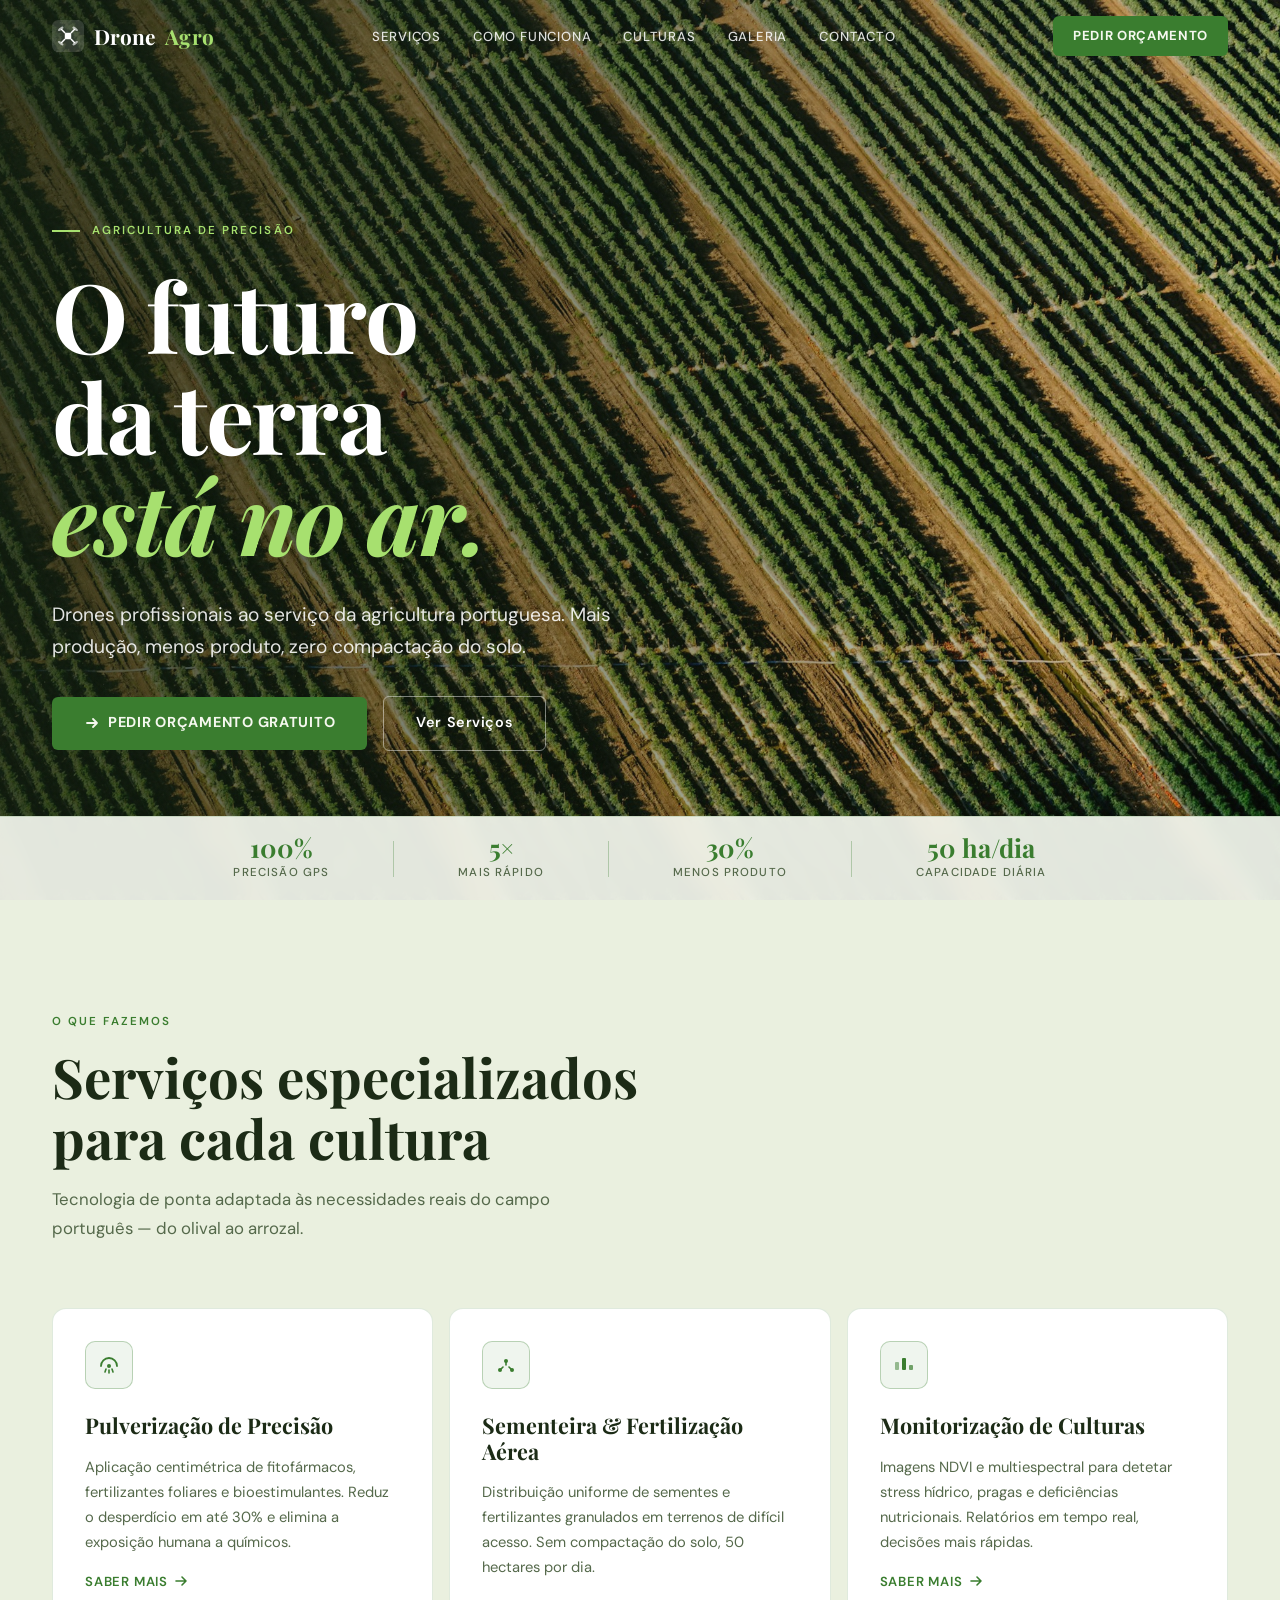
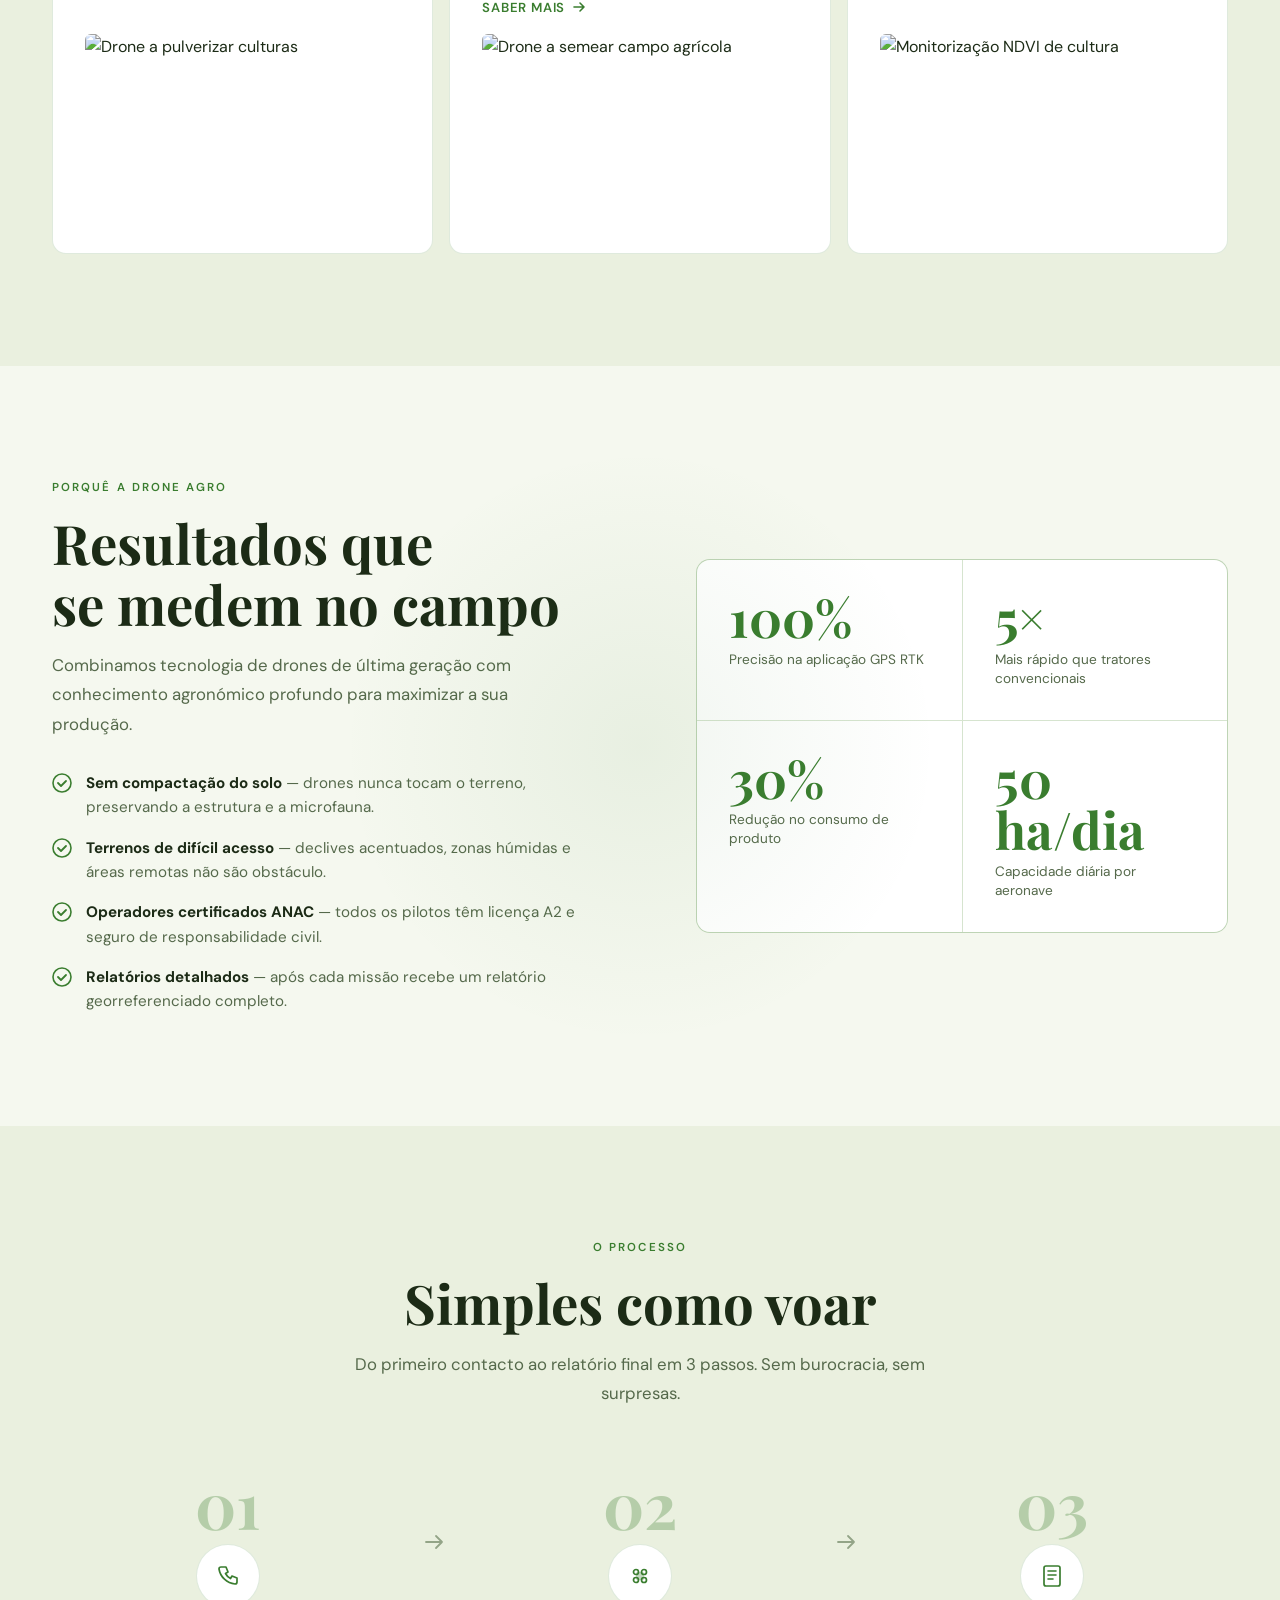
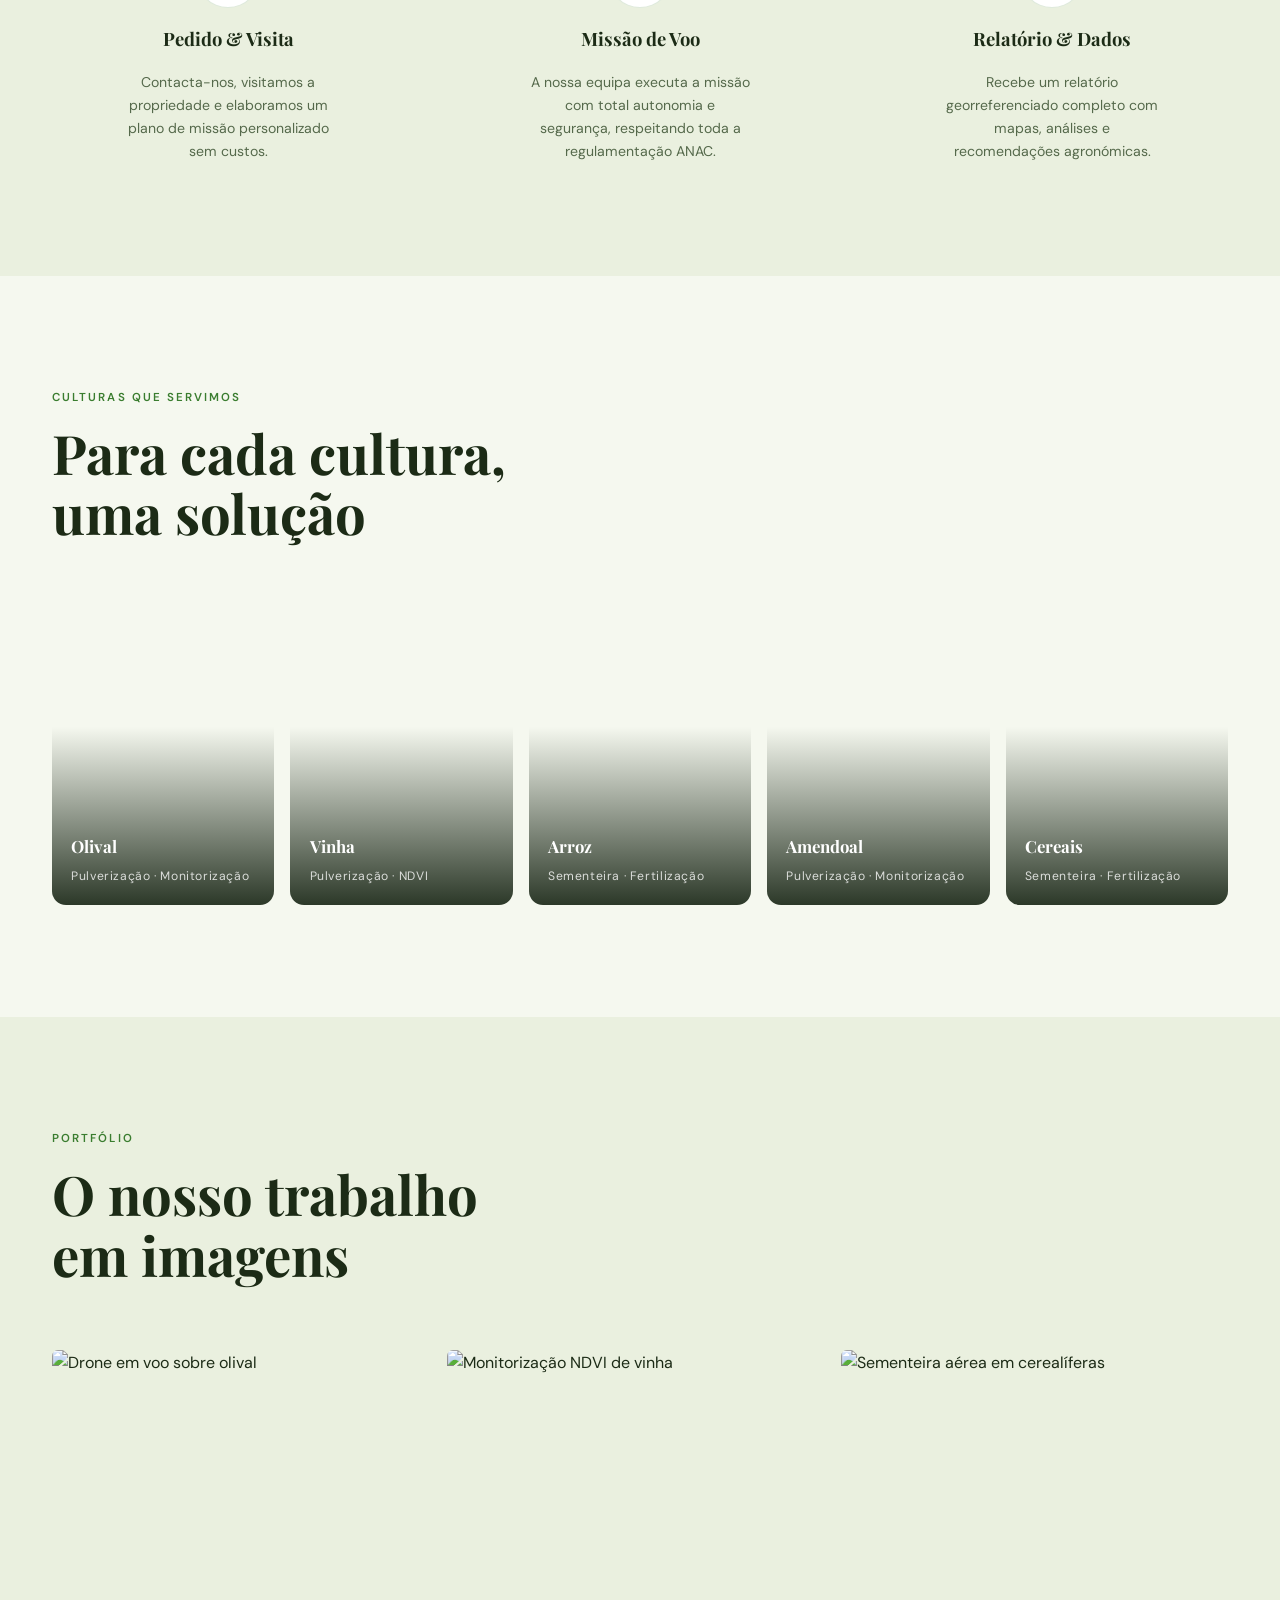
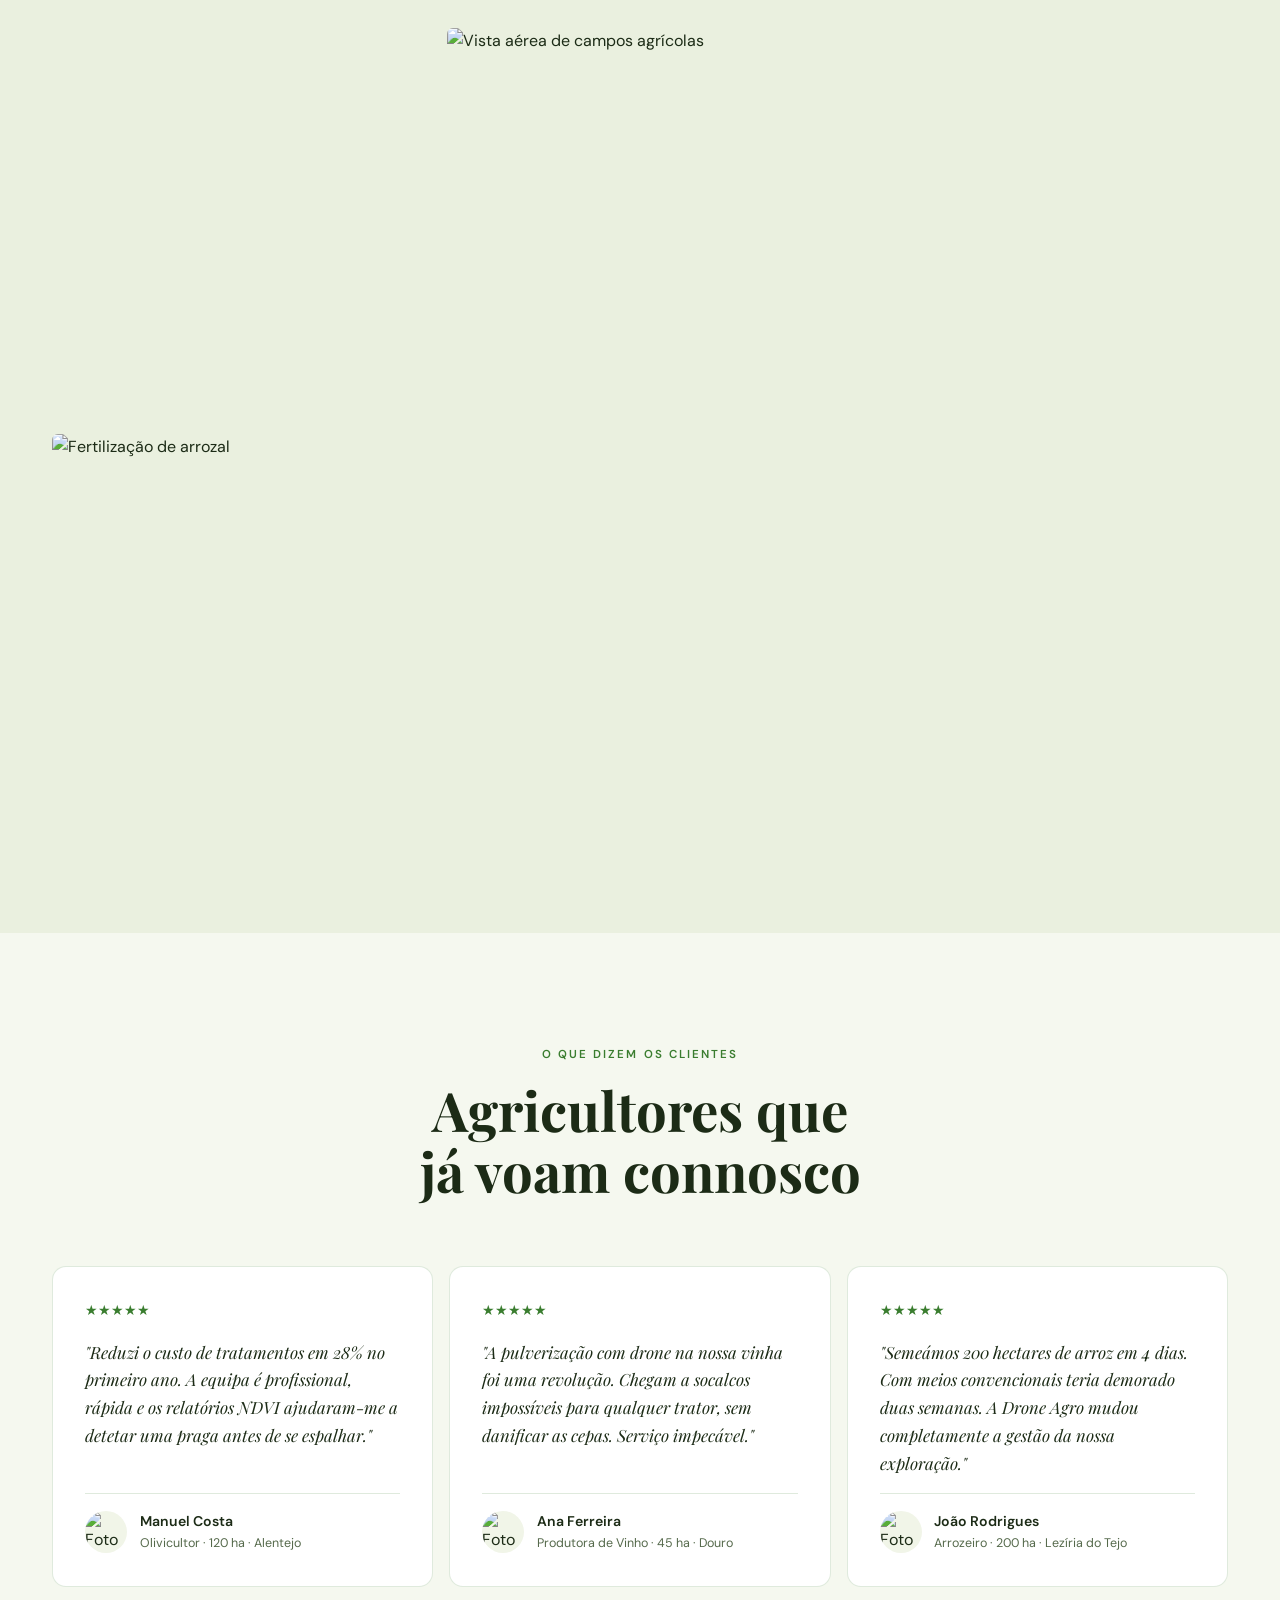
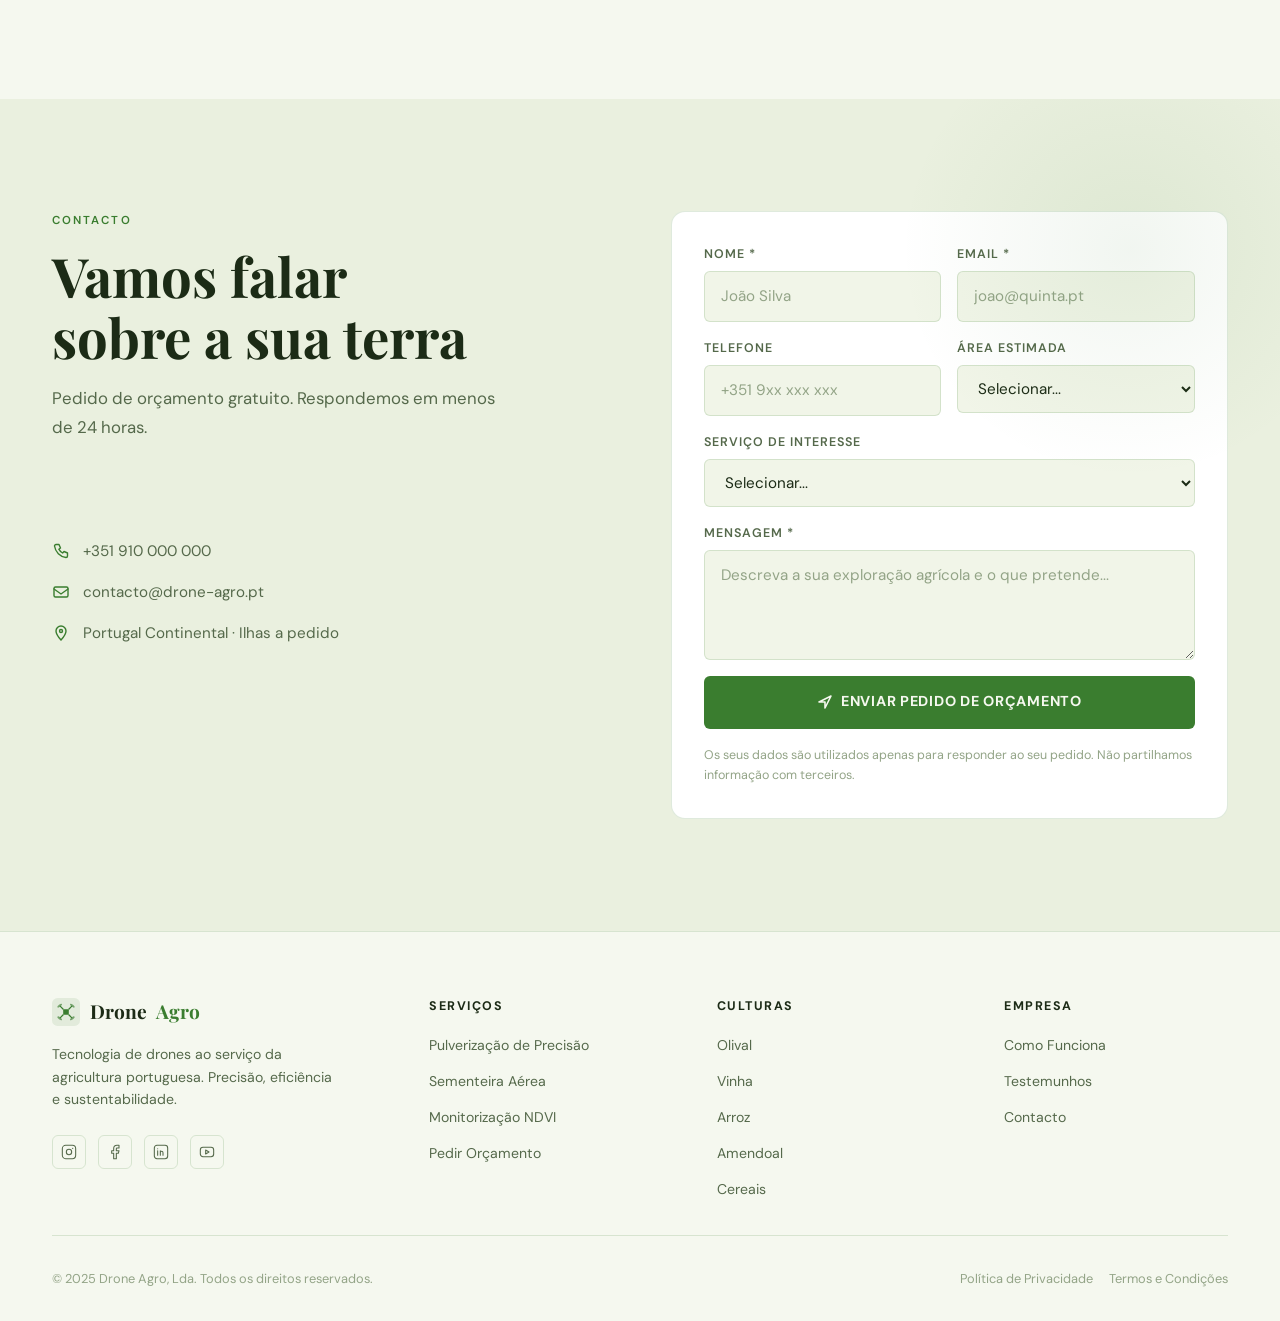
==== index.html @ 92a18850 "Drone Agro landing page: light theme + aerial vineyard hero Light color palette (leaf-green accent o" ====
<!DOCTYPE html>
<html lang="pt-PT">
<head>
  <meta charset="UTF-8">
  <meta name="viewport" content="width=device-width, initial-scale=1.0">

  <!-- ============================================================
       EDIT: Page title and SEO meta tags
       ============================================================ -->
  <title>Drone Agro — Agricultura de Precisão com Drones</title>
  <meta name="description" content="Serviços profissionais de drones para agricultura: pulverização de precisão, sementeira aérea e monitorização de culturas. Rápido, eficiente e sustentável.">
  <meta name="keywords" content="drones agricultura, pulverização precisão, sementeira aérea, monitorização culturas, NDVI, Portugal">

  <!-- Open Graph (used by WhatsApp, Facebook etc. when sharing your link) -->
  <!-- EDIT: Update these with your actual URL and a real preview image -->
  <meta property="og:title" content="Drone Agro — Agricultura de Precisão com Drones">
  <meta property="og:description" content="Tecnologia de drones ao serviço da agricultura portuguesa.">
  <meta property="og:image" content="https://images.unsplash.com/photo-1422651973727-50f085c0b26f?w=1200&h=630&fit=crop&q=80&auto=format">
  <meta property="og:type" content="website">

  <!-- Favicon (SVG inline — works on all modern browsers) -->
  <link rel="icon" type="image/svg+xml" href="assets/favicon.svg">

  <!-- Google Fonts — single request for both fonts -->
  <!-- EDIT: To change fonts, swap out the family names here AND update --font-display / --font-body in css/style.css -->
  <link rel="preconnect" href="https://fonts.googleapis.com">
  <link rel="preconnect" href="https://fonts.gstatic.com" crossorigin>
  <link href="https://fonts.googleapis.com/css2?family=DM+Sans:ital,opsz,wght@0,9..40,400;0,9..40,500;0,9..40,600;0,9..40,700;1,9..40,400&family=Playfair+Display:ital,wght@0,700;0,800;1,700&display=swap" rel="stylesheet">

  <link rel="stylesheet" href="css/style.css">
</head>
<body>

  <!-- ============================================================
       NAVIGATION
       EDIT: Change company name and nav links as needed
       ============================================================ -->
  <nav class="nav" aria-label="Navegação principal">
    <div class="container">
      <div class="nav__inner">

        <!-- Logo -->
        <a href="#" class="nav__logo" aria-label="Drone Agro — Página inicial">
          <!-- Inline SVG drone logo -->
          <svg viewBox="0 0 40 40" fill="none" xmlns="http://www.w3.org/2000/svg" aria-hidden="true">
            <rect width="40" height="40" rx="8" fill="currentColor" fill-opacity="0.14"/>
            <rect x="16" y="16" width="8" height="8" rx="1.5" fill="currentColor"/>
            <line x1="12" y1="12" x2="16" y2="16" stroke="currentColor" stroke-width="1.8" stroke-linecap="round"/>
            <line x1="28" y1="12" x2="24" y2="16" stroke="currentColor" stroke-width="1.8" stroke-linecap="round"/>
            <line x1="12" y1="28" x2="16" y2="24" stroke="currentColor" stroke-width="1.8" stroke-linecap="round"/>
            <line x1="28" y1="28" x2="24" y2="24" stroke="currentColor" stroke-width="1.8" stroke-linecap="round"/>
            <ellipse cx="11" cy="11" rx="4" ry="1.6" fill="currentColor" opacity="0.65" transform="rotate(-35 11 11)"/>
            <ellipse cx="29" cy="11" rx="4" ry="1.6" fill="currentColor" opacity="0.65" transform="rotate(35 29 11)"/>
            <ellipse cx="11" cy="29" rx="4" ry="1.6" fill="currentColor" opacity="0.65" transform="rotate(35 11 29)"/>
            <ellipse cx="29" cy="29" rx="4" ry="1.6" fill="currentColor" opacity="0.65" transform="rotate(-35 29 29)"/>
          </svg>
          <!-- EDIT: Company name -->
          Drone <span>Agro</span>
        </a>

        <!-- Desktop nav links -->
        <!-- EDIT: Add, remove, or rename links below -->
        <ul class="nav__links" role="list">
          <li><a href="#servicos">Serviços</a></li>
          <li><a href="#como-funciona">Como Funciona</a></li>
          <li><a href="#culturas">Culturas</a></li>
          <li><a href="#galeria">Galeria</a></li>
          <li><a href="#contacto">Contacto</a></li>
        </ul>

        <!-- Desktop CTA button -->
        <!-- EDIT: Change the link to point to your contact or quote form -->
        <a href="#contacto" class="btn-nav nav__cta">Pedir Orçamento</a>

        <!-- Mobile hamburger -->
        <button class="nav__hamburger" aria-label="Abrir menu" aria-expanded="false">
          <span></span><span></span><span></span>
        </button>
      </div>
    </div>

    <!-- Mobile drawer -->
    <nav class="nav__drawer" aria-label="Menu móvel">
      <a href="#servicos">Serviços</a>
      <a href="#como-funciona">Como Funciona</a>
      <a href="#culturas">Culturas</a>
      <a href="#galeria">Galeria</a>
      <a href="#contacto">Contacto</a>
      <a href="#contacto" style="color:var(--clr-accent); font-weight:700;">Pedir Orçamento →</a>
    </nav>
  </nav>


  <!-- ============================================================
       HERO
       EDIT: Title, subtitle, and background image URL
       ============================================================ -->
  <section class="hero" aria-label="Cabeçalho principal">

    <!-- REPLACE IMAGE: Change the URL in background-image (in the style attribute below)
         to your hero photo. Ideal: aerial shot of Portuguese farmland, min 1920×1080px.
         You can also set it in css/style.css under .hero__bg { background-image: ... } -->
    <div class="hero__bg" style="background-image: url('assets/hero-vineyard.jpg');" aria-hidden="true"></div>
    <div class="hero__overlay" aria-hidden="true"></div>
    <div class="hero__grain" aria-hidden="true"></div>

    <div class="hero__content">
      <div class="container">

        <div class="hero__eyebrow reveal">
          <!-- EDIT: Short eyebrow label above the title -->
          <span class="eyebrow">Agricultura de Precisão</span>
        </div>

        <!-- EDIT: Main hero headline. Use <em> for italic accent on any word. -->
        <h1 class="hero__title reveal reveal-delay-1">
          O futuro<br>da terra<br><em>está no ar.</em>
        </h1>

        <!-- EDIT: Hero subtitle / description -->
        <p class="hero__sub reveal reveal-delay-2">
          Drones profissionais ao serviço da agricultura portuguesa.
          Mais produção, menos produto, zero compactação do solo.
        </p>

        <!-- EDIT: CTA button labels and links -->
        <div class="hero__actions reveal reveal-delay-3">
          <a href="#contacto" class="btn-primary">
            <!-- Arrow icon -->
            <svg width="16" height="16" viewBox="0 0 16 16" fill="none" aria-hidden="true"><path d="M3 8h10M9 4l4 4-4 4" stroke="currentColor" stroke-width="1.8" stroke-linecap="round" stroke-linejoin="round"/></svg>
            Pedir Orçamento Gratuito
          </a>
          <a href="#servicos" class="btn-secondary">
            Ver Serviços
          </a>
        </div>

      </div>
    </div>

    <!-- Stats ticker — shown at the bottom of the hero -->
    <div class="hero__ticker" aria-label="Estatísticas principais">
      <div class="container">
        <div class="hero__ticker-inner">

          <!-- EDIT: Change numbers and labels as needed -->
          <div class="hero__stat">
            <span class="hero__stat-num">100%</span>
            <span class="hero__stat-label">Precisão GPS</span>
          </div>
          <div class="hero__ticker-divider" aria-hidden="true"></div>

          <div class="hero__stat">
            <span class="hero__stat-num">5×</span>
            <span class="hero__stat-label">Mais Rápido</span>
          </div>
          <div class="hero__ticker-divider" aria-hidden="true"></div>

          <div class="hero__stat">
            <span class="hero__stat-num">30%</span>
            <span class="hero__stat-label">Menos Produto</span>
          </div>
          <div class="hero__ticker-divider" aria-hidden="true"></div>

          <div class="hero__stat">
            <span class="hero__stat-num">50 ha/dia</span>
            <span class="hero__stat-label">Capacidade Diária</span>
          </div>

        </div>
      </div>
    </div>

  </section>


  <!-- ============================================================
       SERVICES
       EDIT: Change service titles, descriptions, and images
       ============================================================ -->
  <section class="services" id="servicos" aria-labelledby="services-heading">
    <div class="container">

      <div class="section-header reveal">
        <span class="eyebrow">O que fazemos</span>
        <!-- EDIT: Section title -->
        <h2 class="section-title" id="services-heading">Serviços especializados<br>para cada cultura</h2>
        <!-- EDIT: Section lead text -->
        <p class="section-lead">Tecnologia de ponta adaptada às necessidades reais do campo português — do olival ao arrozal.</p>
      </div>

      <div class="services__grid">

        <!-- SERVICE 1 -->
        <!-- EDIT: Change title, description, and image for this service card -->
        <article class="service-card reveal reveal-delay-1">
          <div class="service-card__icon" aria-hidden="true">
            <!-- Spray / droplets icon -->
            <svg viewBox="0 0 26 26" fill="none" xmlns="http://www.w3.org/2000/svg">
              <path d="M5 14c0-4.4 3.6-8 8-8s8 3.6 8 8" stroke="#3a7d2f" stroke-width="1.8" stroke-linecap="round"/>
              <circle cx="13" cy="14" r="2" fill="#3a7d2f"/>
              <path d="M9 20l1-3M13 21v-3M17 20l-1-3" stroke="#3a7d2f" stroke-width="1.6" stroke-linecap="round"/>
            </svg>
          </div>
          <!-- EDIT: Service name -->
          <h3 class="service-card__title">Pulverização de Precisão</h3>
          <!-- EDIT: Service description -->
          <p class="service-card__desc">
            Aplicação centimétrica de fitofármacos, fertilizantes foliares e bioestimulantes.
            Reduz o desperdício em até 30% e elimina a exposição humana a químicos.
          </p>
          <a href="#contacto" class="service-card__link">
            Saber mais
            <svg width="14" height="14" viewBox="0 0 14 14" fill="none" aria-hidden="true"><path d="M2 7h10M8 3l4 4-4 4" stroke="currentColor" stroke-width="1.6" stroke-linecap="round" stroke-linejoin="round"/></svg>
          </a>
          <!-- REPLACE IMAGE: Change the src URL below to your own service photo -->
          <div class="service-card__image">
            <img
              src="https://picsum.photos/seed/drone-spray-crop/600/340"
              alt="Drone a pulverizar culturas"
              loading="lazy"
              width="600" height="340"
            >
          </div>
        </article>

        <!-- SERVICE 2 -->
        <!-- EDIT: Change title, description, and image for this service card -->
        <article class="service-card reveal reveal-delay-2">
          <div class="service-card__icon" aria-hidden="true">
            <!-- Seeds / scatter icon -->
            <svg viewBox="0 0 26 26" fill="none" xmlns="http://www.w3.org/2000/svg">
              <circle cx="7" cy="18" r="2" fill="#3a7d2f"/>
              <circle cx="13" cy="9" r="2" fill="#3a7d2f"/>
              <circle cx="19" cy="18" r="2" fill="#3a7d2f"/>
              <path d="M13 9v4M7 18l3-3M19 18l-3-3" stroke="#3a7d2f" stroke-width="1.6" stroke-linecap="round"/>
            </svg>
          </div>
          <h3 class="service-card__title">Sementeira & Fertilização Aérea</h3>
          <p class="service-card__desc">
            Distribuição uniforme de sementes e fertilizantes granulados em terrenos de
            difícil acesso. Sem compactação do solo, 50 hectares por dia.
          </p>
          <a href="#contacto" class="service-card__link">
            Saber mais
            <svg width="14" height="14" viewBox="0 0 14 14" fill="none" aria-hidden="true"><path d="M2 7h10M8 3l4 4-4 4" stroke="currentColor" stroke-width="1.6" stroke-linecap="round" stroke-linejoin="round"/></svg>
          </a>
          <!-- REPLACE IMAGE: Change src below -->
          <div class="service-card__image">
            <img
              src="https://picsum.photos/seed/drone-seed-field/600/340"
              alt="Drone a semear campo agrícola"
              loading="lazy"
              width="600" height="340"
            >
          </div>
        </article>

        <!-- SERVICE 3 -->
        <!-- EDIT: Change title, description, and image for this service card -->
        <article class="service-card reveal reveal-delay-3">
          <div class="service-card__icon" aria-hidden="true">
            <!-- NDVI / sensor icon -->
            <svg viewBox="0 0 26 26" fill="none" xmlns="http://www.w3.org/2000/svg">
              <rect x="4" y="10" width="4" height="8" rx="1" fill="#3a7d2f" opacity="0.5"/>
              <rect x="11" y="6" width="4" height="12" rx="1" fill="#3a7d2f"/>
              <rect x="18" y="13" width="4" height="5" rx="1" fill="#3a7d2f" opacity="0.7"/>
            </svg>
          </div>
          <h3 class="service-card__title">Monitorização de Culturas</h3>
          <p class="service-card__desc">
            Imagens NDVI e multiespectral para detetar stress hídrico, pragas e
            deficiências nutricionais. Relatórios em tempo real, decisões mais rápidas.
          </p>
          <a href="#contacto" class="service-card__link">
            Saber mais
            <svg width="14" height="14" viewBox="0 0 14 14" fill="none" aria-hidden="true"><path d="M2 7h10M8 3l4 4-4 4" stroke="currentColor" stroke-width="1.6" stroke-linecap="round" stroke-linejoin="round"/></svg>
          </a>
          <!-- REPLACE IMAGE: Change src below -->
          <div class="service-card__image">
            <img
              src="https://picsum.photos/seed/drone-ndvi-monitoring/600/340"
              alt="Monitorização NDVI de cultura"
              loading="lazy"
              width="600" height="340"
            >
          </div>
        </article>

      </div>
    </div>
  </section>


  <!-- ============================================================
       STATS / WHY US
       EDIT: Change stats and benefit descriptions
       ============================================================ -->
  <section class="stats" id="vantagens" aria-labelledby="stats-heading">
    <div class="container">
      <div class="stats__layout">

        <!-- Left: text + benefits -->
        <div class="stats__left">
          <div class="section-header reveal">
            <span class="eyebrow">Porquê a Drone Agro</span>
            <!-- EDIT: Section title -->
            <h2 class="section-title" id="stats-heading">Resultados que<br>se medem no campo</h2>
            <!-- EDIT: Section lead text -->
            <p class="section-lead">Combinamos tecnologia de drones de última geração com conhecimento agronómico profundo para maximizar a sua produção.</p>
          </div>

          <!-- EDIT: Add or remove benefit items as needed -->
          <ul class="stats__benefits" aria-label="Vantagens">
            <li class="stats__benefit reveal reveal-delay-1">
              <svg class="stats__benefit-icon" viewBox="0 0 20 20" fill="none" aria-hidden="true">
                <circle cx="10" cy="10" r="9" stroke="currentColor" stroke-width="1.6"/>
                <path d="M6 10l3 3 5-5" stroke="currentColor" stroke-width="1.8" stroke-linecap="round" stroke-linejoin="round"/>
              </svg>
              <p><strong>Sem compactação do solo</strong> — drones nunca tocam o terreno, preservando a estrutura e a microfauna.</p>
            </li>
            <li class="stats__benefit reveal reveal-delay-2">
              <svg class="stats__benefit-icon" viewBox="0 0 20 20" fill="none" aria-hidden="true">
                <circle cx="10" cy="10" r="9" stroke="currentColor" stroke-width="1.6"/>
                <path d="M6 10l3 3 5-5" stroke="currentColor" stroke-width="1.8" stroke-linecap="round" stroke-linejoin="round"/>
              </svg>
              <p><strong>Terrenos de difícil acesso</strong> — declives acentuados, zonas húmidas e áreas remotas não são obstáculo.</p>
            </li>
            <li class="stats__benefit reveal reveal-delay-3">
              <svg class="stats__benefit-icon" viewBox="0 0 20 20" fill="none" aria-hidden="true">
                <circle cx="10" cy="10" r="9" stroke="currentColor" stroke-width="1.6"/>
                <path d="M6 10l3 3 5-5" stroke="currentColor" stroke-width="1.8" stroke-linecap="round" stroke-linejoin="round"/>
              </svg>
              <p><strong>Operadores certificados ANAC</strong> — todos os pilotos têm licença A2 e seguro de responsabilidade civil.</p>
            </li>
            <li class="stats__benefit reveal reveal-delay-4">
              <svg class="stats__benefit-icon" viewBox="0 0 20 20" fill="none" aria-hidden="true">
                <circle cx="10" cy="10" r="9" stroke="currentColor" stroke-width="1.6"/>
                <path d="M6 10l3 3 5-5" stroke="currentColor" stroke-width="1.8" stroke-linecap="round" stroke-linejoin="round"/>
              </svg>
              <p><strong>Relatórios detalhados</strong> — após cada missão recebe um relatório georreferenciado completo.</p>
            </li>
          </ul>
        </div>

        <!-- Right: big number grid -->
        <!-- EDIT: Change the numbers and labels below -->
        <div class="stats__numbers reveal reveal-delay-2" role="list" aria-label="Estatísticas">
          <div class="stat-box" role="listitem">
            <!-- The JS will animate these numbers on scroll. Change the text content to change the target value. -->
            <span class="stat-box__num">100%</span>
            <span class="stat-box__label">Precisão na aplicação GPS RTK</span>
          </div>
          <div class="stat-box" role="listitem">
            <span class="stat-box__num">5×</span>
            <span class="stat-box__label">Mais rápido que tratores convencionais</span>
          </div>
          <div class="stat-box" role="listitem">
            <span class="stat-box__num">30%</span>
            <span class="stat-box__label">Redução no consumo de produto</span>
          </div>
          <div class="stat-box" role="listitem">
            <span class="stat-box__num">50 ha/dia</span>
            <span class="stat-box__label">Capacidade diária por aeronave</span>
          </div>
        </div>

      </div>
    </div>
  </section>


  <!-- ============================================================
       HOW IT WORKS
       EDIT: Change step titles and descriptions
       ============================================================ -->
  <section class="how" id="como-funciona" aria-labelledby="how-heading">
    <div class="container">

      <div class="section-header reveal" style="align-items:center; text-align:center;">
        <span class="eyebrow">O processo</span>
        <!-- EDIT: Section title -->
        <h2 class="section-title" id="how-heading">Simples como voar</h2>
        <!-- EDIT: Section lead text -->
        <p class="section-lead" style="text-align:center; margin:0 auto;">Do primeiro contacto ao relatório final em 3 passos. Sem burocracia, sem surpresas.</p>
      </div>

      <div class="how__steps" role="list">

        <!-- STEP 1 -->
        <!-- EDIT: Step title and description -->
        <div class="how__step reveal reveal-delay-1" role="listitem">
          <span class="how__step-num" aria-hidden="true">01</span>
          <div class="how__step-icon" aria-hidden="true">
            <!-- Phone / contact icon -->
            <svg viewBox="0 0 28 28" fill="none" xmlns="http://www.w3.org/2000/svg">
              <path d="M8 5h4l2 5-2.5 1.5c1 2 3 4 5 5L18 14l5 2v4c0 1.1-.9 2-2 2A18 18 0 015 7c0-1.1.9-2 2-2z" stroke="#3a7d2f" stroke-width="1.7" stroke-linecap="round" stroke-linejoin="round"/>
            </svg>
          </div>
          <h3 class="how__step-title">Pedido & Visita</h3>
          <p class="how__step-desc">Contacta-nos, visitamos a propriedade e elaboramos um plano de missão personalizado sem custos.</p>
        </div>

        <!-- Arrow -->
        <div class="how__arrow" aria-hidden="true">
          <svg width="28" height="28" viewBox="0 0 28 28" fill="none"><path d="M6 14h16M16 8l6 6-6 6" stroke="currentColor" stroke-width="1.8" stroke-linecap="round" stroke-linejoin="round"/></svg>
        </div>

        <!-- STEP 2 -->
        <!-- EDIT: Step title and description -->
        <div class="how__step reveal reveal-delay-2" role="listitem">
          <span class="how__step-num" aria-hidden="true">02</span>
          <div class="how__step-icon" aria-hidden="true">
            <!-- Drone / flight icon -->
            <svg viewBox="0 0 28 28" fill="none" xmlns="http://www.w3.org/2000/svg">
              <rect x="10" y="10" width="8" height="8" rx="1.5" fill="#3a7d2f" opacity="0.3"/>
              <circle cx="10" cy="10" r="2.5" stroke="#3a7d2f" stroke-width="1.7"/>
              <circle cx="18" cy="10" r="2.5" stroke="#3a7d2f" stroke-width="1.7"/>
              <circle cx="10" cy="18" r="2.5" stroke="#3a7d2f" stroke-width="1.7"/>
              <circle cx="18" cy="18" r="2.5" stroke="#3a7d2f" stroke-width="1.7"/>
            </svg>
          </div>
          <h3 class="how__step-title">Missão de Voo</h3>
          <p class="how__step-desc">A nossa equipa executa a missão com total autonomia e segurança, respeitando toda a regulamentação ANAC.</p>
        </div>

        <!-- Arrow -->
        <div class="how__arrow" aria-hidden="true">
          <svg width="28" height="28" viewBox="0 0 28 28" fill="none"><path d="M6 14h16M16 8l6 6-6 6" stroke="currentColor" stroke-width="1.8" stroke-linecap="round" stroke-linejoin="round"/></svg>
        </div>

        <!-- STEP 3 -->
        <!-- EDIT: Step title and description -->
        <div class="how__step reveal reveal-delay-3" role="listitem">
          <span class="how__step-num" aria-hidden="true">03</span>
          <div class="how__step-icon" aria-hidden="true">
            <!-- Report / chart icon -->
            <svg viewBox="0 0 28 28" fill="none" xmlns="http://www.w3.org/2000/svg">
              <rect x="6" y="4" width="16" height="20" rx="2" stroke="#3a7d2f" stroke-width="1.7"/>
              <path d="M10 9h8M10 13h8M10 17h5" stroke="#3a7d2f" stroke-width="1.6" stroke-linecap="round"/>
            </svg>
          </div>
          <h3 class="how__step-title">Relatório & Dados</h3>
          <p class="how__step-desc">Recebe um relatório georreferenciado completo com mapas, análises e recomendações agronómicas.</p>
        </div>

      </div>
    </div>
  </section>


  <!-- ============================================================
       CULTURES
       EDIT: Change crop names, subtitles, and background images
       ============================================================ -->
  <section class="cultures" id="culturas" aria-labelledby="cultures-heading">
    <div class="container">

      <div class="section-header reveal">
        <span class="eyebrow">Culturas que servimos</span>
        <!-- EDIT: Section title -->
        <h2 class="section-title" id="cultures-heading">Para cada cultura,<br>uma solução</h2>
      </div>

      <div class="cultures__grid" role="list">

        <!-- CULTURE 1 — Olival -->
        <!-- REPLACE IMAGE: Change background-image URL to your own olive grove photo -->
        <article class="culture-card reveal reveal-delay-1" role="listitem">
          <div class="culture-card__bg" style="background-image: url('https://picsum.photos/seed/olival-portugal/400/530');"></div>
          <div class="culture-card__overlay"></div>
          <div class="culture-card__content">
            <!-- EDIT: Crop name and subtitle -->
            <h3 class="culture-card__name">Olival</h3>
            <span class="culture-card__sub">Pulverização · Monitorização</span>
          </div>
        </article>

        <!-- CULTURE 2 — Vinha -->
        <!-- REPLACE IMAGE: Change background-image URL to your own vineyard photo -->
        <article class="culture-card reveal reveal-delay-2" role="listitem">
          <div class="culture-card__bg" style="background-image: url('https://picsum.photos/seed/vinha-douro/400/530');"></div>
          <div class="culture-card__overlay"></div>
          <div class="culture-card__content">
            <h3 class="culture-card__name">Vinha</h3>
            <span class="culture-card__sub">Pulverização · NDVI</span>
          </div>
        </article>

        <!-- CULTURE 3 — Arroz -->
        <!-- REPLACE IMAGE: Change background-image URL to your own rice field photo -->
        <article class="culture-card reveal reveal-delay-3" role="listitem">
          <div class="culture-card__bg" style="background-image: url('https://picsum.photos/seed/arrozal-ribatejo/400/530');"></div>
          <div class="culture-card__overlay"></div>
          <div class="culture-card__content">
            <h3 class="culture-card__name">Arroz</h3>
            <span class="culture-card__sub">Sementeira · Fertilização</span>
          </div>
        </article>

        <!-- CULTURE 4 — Amendoal -->
        <!-- REPLACE IMAGE: Change background-image URL to your own almond grove photo -->
        <article class="culture-card reveal reveal-delay-4" role="listitem">
          <div class="culture-card__bg" style="background-image: url('https://picsum.photos/seed/amendoal-alentejo/400/530');"></div>
          <div class="culture-card__overlay"></div>
          <div class="culture-card__content">
            <h3 class="culture-card__name">Amendoal</h3>
            <span class="culture-card__sub">Pulverização · Monitorização</span>
          </div>
        </article>

        <!-- CULTURE 5 — Cereais -->
        <!-- REPLACE IMAGE: Change background-image URL to your own cereal field photo -->
        <article class="culture-card reveal reveal-delay-5" role="listitem">
          <div class="culture-card__bg" style="background-image: url('https://picsum.photos/seed/cereais-alentejo/400/530');"></div>
          <div class="culture-card__overlay"></div>
          <div class="culture-card__content">
            <h3 class="culture-card__name">Cereais</h3>
            <span class="culture-card__sub">Sementeira · Fertilização</span>
          </div>
        </article>

      </div>
    </div>
  </section>


  <!-- ============================================================
       GALLERY / PORTFOLIO
       EDIT: Change image sources and captions
       ============================================================ -->
  <section class="gallery" id="galeria" aria-labelledby="gallery-heading">
    <div class="container">

      <div class="section-header reveal">
        <span class="eyebrow">Portfólio</span>
        <!-- EDIT: Section title -->
        <h2 class="section-title" id="gallery-heading">O nosso trabalho<br>em imagens</h2>
      </div>

      <div class="gallery__grid" role="list">

        <!-- REPLACE IMAGE: Change src to your own portfolio photo. Add caption text. -->
        <figure class="gallery__item gallery__item--tall reveal" role="listitem">
          <img src="https://picsum.photos/seed/gallery-drone-tall/400/700" alt="Drone em voo sobre olival" loading="lazy" width="400" height="700">
          <!-- EDIT: Caption shown on hover -->
          <figcaption class="gallery__caption">Missão de pulverização — Olival, Alentejo</figcaption>
        </figure>

        <!-- REPLACE IMAGE -->
        <figure class="gallery__item reveal reveal-delay-1" role="listitem">
          <img src="https://picsum.photos/seed/gallery-vinha-1/600/340" alt="Monitorização NDVI de vinha" loading="lazy" width="600" height="340">
          <figcaption class="gallery__caption">Mapeamento NDVI — Vinha, Douro</figcaption>
        </figure>

        <!-- REPLACE IMAGE -->
        <figure class="gallery__item reveal reveal-delay-2" role="listitem">
          <img src="https://picsum.photos/seed/gallery-cereal/600/340" alt="Sementeira aérea em cerealíferas" loading="lazy" width="600" height="340">
          <figcaption class="gallery__caption">Sementeira aérea — Cereais, Ribatejo</figcaption>
        </figure>

        <!-- REPLACE IMAGE -->
        <figure class="gallery__item gallery__item--wide reveal reveal-delay-1" role="listitem">
          <img src="https://picsum.photos/seed/gallery-aerial-wide/900/400" alt="Vista aérea de campos agrícolas" loading="lazy" width="900" height="400">
          <figcaption class="gallery__caption">Vista aérea — propriedade de 80 ha, Beja</figcaption>
        </figure>

        <!-- REPLACE IMAGE -->
        <figure class="gallery__item reveal reveal-delay-2" role="listitem">
          <img src="https://picsum.photos/seed/gallery-arroz/400/400" alt="Fertilização de arrozal" loading="lazy" width="400" height="400">
          <figcaption class="gallery__caption">Fertilização aérea — Arroz, Lezíria</figcaption>
        </figure>

      </div>
    </div>
  </section>


  <!-- ============================================================
       TESTIMONIALS
       EDIT: Change quotes, names, roles, and photos
       ============================================================ -->
  <section class="testimonials" id="testemunhos" aria-labelledby="testimonials-heading">
    <div class="container">

      <div class="section-header reveal" style="align-items:center; text-align:center;">
        <span class="eyebrow">O que dizem os clientes</span>
        <!-- EDIT: Section title -->
        <h2 class="section-title" id="testimonials-heading">Agricultores que<br>já voam connosco</h2>
      </div>

      <div class="testimonials__grid">

        <!-- TESTIMONIAL 1 -->
        <!-- EDIT: Change quote, name, role, and avatar image -->
        <article class="testimonial-card reveal reveal-delay-1">
          <div class="testimonial-card__stars" aria-label="5 estrelas">★★★★★</div>
          <!-- EDIT: Customer quote -->
          <blockquote class="testimonial-card__quote">
            "Reduzi o custo de tratamentos em 28% no primeiro ano. A equipa é profissional,
            rápida e os relatórios NDVI ajudaram-me a detetar uma praga antes de se espalhar."
          </blockquote>
          <div class="testimonial-card__footer">
            <!-- REPLACE IMAGE: Change src to customer photo, or remove <img> and use initials -->
            <div class="testimonial-card__avatar">
              <img src="https://picsum.photos/seed/farmer-manuel/80/80" alt="Foto de Manuel Costa" loading="lazy" width="80" height="80">
            </div>
            <div>
              <!-- EDIT: Customer name and role/location -->
              <p class="testimonial-card__name">Manuel Costa</p>
              <p class="testimonial-card__role">Olivicultor · 120 ha · Alentejo</p>
            </div>
          </div>
        </article>

        <!-- TESTIMONIAL 2 -->
        <!-- EDIT: Change quote, name, role, and avatar image -->
        <article class="testimonial-card reveal reveal-delay-2">
          <div class="testimonial-card__stars" aria-label="5 estrelas">★★★★★</div>
          <blockquote class="testimonial-card__quote">
            "A pulverização com drone na nossa vinha foi uma revolução. Chegam a socalcos
            impossíveis para qualquer trator, sem danificar as cepas. Serviço impecável."
          </blockquote>
          <div class="testimonial-card__footer">
            <!-- REPLACE IMAGE -->
            <div class="testimonial-card__avatar">
              <img src="https://picsum.photos/seed/farmer-ana/80/80" alt="Foto de Ana Ferreira" loading="lazy" width="80" height="80">
            </div>
            <div>
              <p class="testimonial-card__name">Ana Ferreira</p>
              <p class="testimonial-card__role">Produtora de Vinho · 45 ha · Douro</p>
            </div>
          </div>
        </article>

        <!-- TESTIMONIAL 3 -->
        <!-- EDIT: Change quote, name, role, and avatar image -->
        <article class="testimonial-card reveal reveal-delay-3">
          <div class="testimonial-card__stars" aria-label="5 estrelas">★★★★★</div>
          <blockquote class="testimonial-card__quote">
            "Semeámos 200 hectares de arroz em 4 dias. Com meios convencionais teria demorado
            duas semanas. A Drone Agro mudou completamente a gestão da nossa exploração."
          </blockquote>
          <div class="testimonial-card__footer">
            <!-- REPLACE IMAGE -->
            <div class="testimonial-card__avatar">
              <img src="https://picsum.photos/seed/farmer-joao/80/80" alt="Foto de João Rodrigues" loading="lazy" width="80" height="80">
            </div>
            <div>
              <p class="testimonial-card__name">João Rodrigues</p>
              <p class="testimonial-card__role">Arrozeiro · 200 ha · Lezíria do Tejo</p>
            </div>
          </div>
        </article>

      </div>
    </div>
  </section>


  <!-- ============================================================
       CONTACT / CTA
       EDIT: Contact details and form fields
       ============================================================ -->
  <section class="contact" id="contacto" aria-labelledby="contact-heading">
    <div class="container">
      <div class="contact__layout">

        <!-- Left: info -->
        <div class="contact__info reveal">
          <div class="section-header">
            <span class="eyebrow">Contacto</span>
            <!-- EDIT: Section title -->
            <h2 class="section-title" id="contact-heading">Vamos falar<br>sobre a sua terra</h2>
            <!-- EDIT: Contact section description -->
            <p class="section-lead">Pedido de orçamento gratuito. Respondemos em menos de 24 horas.</p>
          </div>

          <!-- EDIT: Change phone, email, and address below -->
          <ul class="contact__details" aria-label="Dados de contacto">
            <li class="contact__detail">
              <!-- Phone icon -->
              <svg viewBox="0 0 18 18" fill="none" aria-hidden="true"><path d="M4 2.5h3l1.5 3.5L6.8 7.2c.8 1.5 2.3 3 3.8 3.8L12 9.5l3.5 1.5V14c0 .8-.7 1.5-1.5 1.5A13.5 13.5 0 012.5 4C2.5 3.2 3.2 2.5 4 2.5z" stroke="currentColor" stroke-width="1.4" stroke-linecap="round" stroke-linejoin="round"/></svg>
              <!-- EDIT: Phone number -->
              <a href="tel:+351910000000">+351 910 000 000</a>
            </li>
            <li class="contact__detail">
              <!-- Email icon -->
              <svg viewBox="0 0 18 18" fill="none" aria-hidden="true"><rect x="2" y="4" width="14" height="10" rx="1.5" stroke="currentColor" stroke-width="1.4"/><path d="M2 6l7 5 7-5" stroke="currentColor" stroke-width="1.4" stroke-linecap="round"/></svg>
              <!-- EDIT: Email address -->
              <a href="mailto:contacto@drone-agro.pt">contacto@drone-agro.pt</a>
            </li>
            <li class="contact__detail">
              <!-- Location icon -->
              <svg viewBox="0 0 18 18" fill="none" aria-hidden="true"><path d="M9 2a5 5 0 015 5c0 3.5-5 9-5 9S4 10.5 4 7a5 5 0 015-5z" stroke="currentColor" stroke-width="1.4"/><circle cx="9" cy="7" r="1.5" stroke="currentColor" stroke-width="1.4"/></svg>
              <!-- EDIT: Address / service area -->
              <span>Portugal Continental · Ilhas a pedido</span>
            </li>
          </ul>
        </div>

        <!-- Right: form -->
        <!-- NOTE: This form currently uses a mailto: fallback (handled by main.js).
             To handle real form submissions, change the JS in js/main.js under
             "CONTACT FORM" to POST to your backend or a service like Formspree. -->
        <form class="contact__form reveal reveal-delay-2" aria-label="Formulário de contacto" novalidate>

          <div class="form-row">
            <div class="form-group">
              <!-- EDIT: Field label -->
              <label for="nome">Nome *</label>
              <input type="text" id="nome" name="nome" placeholder="João Silva" required autocomplete="name">
            </div>
            <div class="form-group">
              <label for="email">Email *</label>
              <input type="email" id="email" name="email" placeholder="joao@quinta.pt" required autocomplete="email">
            </div>
          </div>

          <div class="form-row">
            <div class="form-group">
              <label for="telefone">Telefone</label>
              <input type="tel" id="telefone" name="telefone" placeholder="+351 9xx xxx xxx" autocomplete="tel">
            </div>
            <div class="form-group">
              <!-- EDIT: Dropdown options for area -->
              <label for="hectares">Área estimada</label>
              <select id="hectares" name="hectares">
                <option value="">Selecionar...</option>
                <option value="<10">Menos de 10 ha</option>
                <option value="10-50">10 – 50 ha</option>
                <option value="50-200">50 – 200 ha</option>
                <option value=">200">Mais de 200 ha</option>
              </select>
            </div>
          </div>

          <div class="form-group">
            <label for="servico">Serviço de interesse</label>
            <select id="servico" name="servico">
              <option value="">Selecionar...</option>
              <option value="pulverizacao">Pulverização de Precisão</option>
              <option value="sementeira">Sementeira Aérea</option>
              <option value="monitorizacao">Monitorização NDVI / Multiespectral</option>
              <option value="outro">Outro / Não sei ainda</option>
            </select>
          </div>

          <div class="form-group">
            <label for="mensagem">Mensagem *</label>
            <!-- EDIT: Textarea placeholder -->
            <textarea id="mensagem" name="mensagem" placeholder="Descreva a sua exploração agrícola e o que pretende..." required></textarea>
          </div>

          <!-- EDIT: Button label -->
          <button type="submit" class="btn-primary" style="width:100%; justify-content:center;">
            <svg width="16" height="16" viewBox="0 0 16 16" fill="none" aria-hidden="true"><path d="M2 8l12-6-6 12V8H2z" stroke="currentColor" stroke-width="1.6" stroke-linecap="round" stroke-linejoin="round"/></svg>
            Enviar Pedido de Orçamento
          </button>

          <!-- EDIT: Privacy note text -->
          <p class="form-note">Os seus dados são utilizados apenas para responder ao seu pedido. Não partilhamos informação com terceiros.</p>

        </form>
      </div>
    </div>
  </section>


  <!-- ============================================================
       FOOTER
       EDIT: Company info, links, and social media URLs
       ============================================================ -->
  <footer class="footer" aria-label="Rodapé">
    <div class="container">
      <div class="footer__main">

        <!-- Brand column -->
        <div class="footer__brand">
          <a href="#" class="footer__logo" aria-label="Drone Agro — Início">
            <svg viewBox="0 0 40 40" fill="none" xmlns="http://www.w3.org/2000/svg" aria-hidden="true">
              <rect width="40" height="40" rx="8" fill="rgba(58,125,47,0.10)"/>
              <rect x="16" y="16" width="8" height="8" rx="1.5" fill="#3a7d2f"/>
              <line x1="12" y1="12" x2="16" y2="16" stroke="#3a7d2f" stroke-width="1.8" stroke-linecap="round"/>
              <line x1="28" y1="12" x2="24" y2="16" stroke="#3a7d2f" stroke-width="1.8" stroke-linecap="round"/>
              <line x1="12" y1="28" x2="16" y2="24" stroke="#3a7d2f" stroke-width="1.8" stroke-linecap="round"/>
              <line x1="28" y1="28" x2="24" y2="24" stroke="#3a7d2f" stroke-width="1.8" stroke-linecap="round"/>
              <ellipse cx="11" cy="11" rx="4" ry="1.6" fill="#3a7d2f" opacity="0.65" transform="rotate(-35 11 11)"/>
              <ellipse cx="29" cy="11" rx="4" ry="1.6" fill="#3a7d2f" opacity="0.65" transform="rotate(35 29 11)"/>
              <ellipse cx="11" cy="29" rx="4" ry="1.6" fill="#3a7d2f" opacity="0.65" transform="rotate(35 11 29)"/>
              <ellipse cx="29" cy="29" rx="4" ry="1.6" fill="#3a7d2f" opacity="0.65" transform="rotate(-35 29 29)"/>
            </svg>
            Drone <span>Agro</span>
          </a>
          <!-- EDIT: Footer tagline -->
          <p class="footer__tagline">Tecnologia de drones ao serviço da agricultura portuguesa. Precisão, eficiência e sustentabilidade.</p>
          <!-- EDIT: Add your real social media URLs below -->
          <div class="footer__social" aria-label="Redes sociais">
            <!-- Instagram -->
            <a href="#" aria-label="Instagram da Drone Agro">
              <svg viewBox="0 0 24 24" fill="none" aria-hidden="true"><rect x="2" y="2" width="20" height="20" rx="5" stroke="currentColor" stroke-width="1.6"/><circle cx="12" cy="12" r="4" stroke="currentColor" stroke-width="1.6"/><circle cx="17.5" cy="6.5" r="1" fill="currentColor"/></svg>
            </a>
            <!-- Facebook -->
            <a href="#" aria-label="Facebook da Drone Agro">
              <svg viewBox="0 0 24 24" fill="none" aria-hidden="true"><path d="M18 2h-3a5 5 0 00-5 5v3H7v4h3v8h4v-8h3l1-4h-4V7a1 1 0 011-1h3V2z" stroke="currentColor" stroke-width="1.6" stroke-linecap="round" stroke-linejoin="round"/></svg>
            </a>
            <!-- LinkedIn -->
            <a href="#" aria-label="LinkedIn da Drone Agro">
              <svg viewBox="0 0 24 24" fill="none" aria-hidden="true"><rect x="2" y="2" width="20" height="20" rx="4" stroke="currentColor" stroke-width="1.6"/><path d="M7 10v7M7 7v.01M11 17v-4a2 2 0 014 0v4M11 10v7" stroke="currentColor" stroke-width="1.6" stroke-linecap="round"/></svg>
            </a>
            <!-- YouTube -->
            <a href="#" aria-label="YouTube da Drone Agro">
              <svg viewBox="0 0 24 24" fill="none" aria-hidden="true"><rect x="2" y="5" width="20" height="14" rx="4" stroke="currentColor" stroke-width="1.6"/><path d="M10 9l5 3-5 3V9z" stroke="currentColor" stroke-width="1.6" stroke-linecap="round" stroke-linejoin="round"/></svg>
            </a>
          </div>
        </div>

        <!-- Services column -->
        <!-- EDIT: Change link texts and hrefs as needed -->
        <div class="footer__col">
          <h4>Serviços</h4>
          <ul>
            <li><a href="#servicos">Pulverização de Precisão</a></li>
            <li><a href="#servicos">Sementeira Aérea</a></li>
            <li><a href="#servicos">Monitorização NDVI</a></li>
            <li><a href="#contacto">Pedir Orçamento</a></li>
          </ul>
        </div>

        <!-- Cultures column -->
        <div class="footer__col">
          <h4>Culturas</h4>
          <ul>
            <li><a href="#culturas">Olival</a></li>
            <li><a href="#culturas">Vinha</a></li>
            <li><a href="#culturas">Arroz</a></li>
            <li><a href="#culturas">Amendoal</a></li>
            <li><a href="#culturas">Cereais</a></li>
          </ul>
        </div>

        <!-- Company column -->
        <div class="footer__col">
          <h4>Empresa</h4>
          <ul>
            <li><a href="#como-funciona">Como Funciona</a></li>
            <li><a href="#testemunhos">Testemunhos</a></li>
            <!-- EDIT: Add links to your About, Blog, etc. pages when they exist -->
            <li><a href="#contacto">Contacto</a></li>
          </ul>
        </div>

      </div>

      <!-- Bottom bar -->
      <div class="footer__bottom">
        <!-- EDIT: Change company legal name and year -->
        <p class="footer__copy">© 2025 Drone Agro, Lda. Todos os direitos reservados.</p>
        <nav class="footer__legal" aria-label="Links legais">
          <!-- EDIT: Add links to your privacy policy and terms pages -->
          <a href="#">Política de Privacidade</a>
          <a href="#">Termos e Condições</a>
        </nav>
      </div>

    </div>
  </footer>


  <!-- Main JS (no external dependencies) -->
  <script src="js/main.js"></script>

</body>
</html>
---- css/style.css ----
/* ============================================================
   DRONE AGRO — Stylesheet
   ============================================================
   CUSTOMIZE COLORS: Edit the CSS variables below to change
   the entire site's color scheme from one place.
   ============================================================ */

/* ----------------------------------------------------------
   CSS VARIABLES — Edit these to change colors, fonts, spacing
   ---------------------------------------------------------- */
:root {
  /* Colors — LIGHT THEME
     (Swap this whole block back to the dark values to restore the night look.) */
  --clr-bg:         #f5f8ef;        /* Main background (soft warm off-white green) */
  --clr-bg-alt:     #eaf0df;        /* Slightly deeper section background */
  --clr-surface:    #ffffff;        /* Card / surface background */
  --clr-surface-2:  #f1f5e8;        /* Elevated surface / form inputs */
  --clr-accent:     #3a7d2f;        /* Primary accent — leaf green */
  --clr-accent-dim: #2c5f24;        /* Darker green — hover / dim */
  --clr-text:       #1c2b16;        /* Primary text — deep green-black */
  --clr-text-muted: #55694b;        /* Secondary / muted text */
  --clr-text-dim:   #93a487;        /* Very dim text */
  --clr-border:     rgba(58,125,47,0.16);  /* Subtle green border */
  --clr-border-mid: rgba(58,125,47,0.30);  /* Medium border */

  /* Typography */
  --font-display: 'Playfair Display', Georgia, serif;   /* Headlines */
  --font-body:    'DM Sans', -apple-system, sans-serif; /* Body text */

  /* Spacing scale */
  --space-xs:  0.5rem;
  --space-sm:  1rem;
  --space-md:  2rem;
  --space-lg:  4rem;
  --space-xl:  7rem;
  --space-2xl: 11rem;

  /* Layout */
  --max-width: 1240px;
  --radius:    6px;
  --radius-lg: 14px;

  /* Nav height */
  --nav-h: 72px;
}

/* ----------------------------------------------------------
   RESET & BASE
   ---------------------------------------------------------- */
*, *::before, *::after { box-sizing: border-box; margin: 0; padding: 0; }

html {
  scroll-behavior: smooth;
  font-size: 16px;
  -webkit-text-size-adjust: 100%;
}

body {
  font-family: var(--font-body);
  background: var(--clr-bg);
  color: var(--clr-text);
  line-height: 1.65;
  overflow-x: hidden;
}

img {
  display: block;
  max-width: 100%;
  height: auto;
}

a {
  color: inherit;
  text-decoration: none;
}

ul, ol { list-style: none; }

button, input, textarea, select {
  font: inherit;
  border: none;
  outline: none;
  background: none;
}

/* ----------------------------------------------------------
   TYPOGRAPHY HELPERS
   ---------------------------------------------------------- */
.eyebrow {
  font-family: var(--font-body);
  font-size: 0.72rem;
  font-weight: 600;
  letter-spacing: 0.18em;
  text-transform: uppercase;
  color: var(--clr-accent);
}

.section-title {
  font-family: var(--font-display);
  font-size: clamp(2.2rem, 4.5vw, 3.4rem);
  font-weight: 700;
  line-height: 1.12;
  color: var(--clr-text);
}

.section-lead {
  font-size: 1.05rem;
  color: var(--clr-text-muted);
  max-width: 48ch;
  line-height: 1.75;
}

/* ----------------------------------------------------------
   LAYOUT HELPERS
   ---------------------------------------------------------- */
.container {
  width: 100%;
  max-width: var(--max-width);
  margin: 0 auto;
  padding: 0 var(--space-md);
}

.section-header {
  display: flex;
  flex-direction: column;
  gap: var(--space-sm);
  margin-bottom: var(--space-lg);
}

/* ----------------------------------------------------------
   SCROLL REVEAL ANIMATIONS
   ---------------------------------------------------------- */
.reveal {
  opacity: 0;
  transform: translateY(32px);
  transition: opacity 0.7s ease, transform 0.7s ease;
}

.reveal.visible {
  opacity: 1;
  transform: none;
}

.reveal-delay-1 { transition-delay: 0.1s; }
.reveal-delay-2 { transition-delay: 0.2s; }
.reveal-delay-3 { transition-delay: 0.3s; }
.reveal-delay-4 { transition-delay: 0.4s; }
.reveal-delay-5 { transition-delay: 0.5s; }

/* ----------------------------------------------------------
   NAVIGATION
   ---------------------------------------------------------- */
.nav {
  position: fixed;
  top: 0;
  left: 0;
  right: 0;
  z-index: 900;
  height: var(--nav-h);
  display: flex;
  align-items: center;
  transition: background 0.35s ease, box-shadow 0.35s ease, backdrop-filter 0.35s ease;
}

.nav.scrolled {
  background: rgba(245, 248, 239, 0.9);
  backdrop-filter: blur(12px);
  -webkit-backdrop-filter: blur(12px);
  box-shadow: 0 1px 0 var(--clr-border), 0 6px 24px rgba(20, 40, 15, 0.06);
}

.nav__inner {
  display: flex;
  align-items: center;
  justify-content: space-between;
  width: 100%;
}

/* Logo */
.nav__logo {
  display: flex;
  align-items: center;
  gap: 0.6rem;
  font-family: var(--font-display);
  font-size: 1.3rem;
  font-weight: 700;
  letter-spacing: 0.01em;
  color: #fff;               /* light over the hero; flips dark when scrolled */
}

.nav__logo svg {
  width: 32px;
  height: 32px;
  flex-shrink: 0;
  color: #fff;               /* logo mark uses currentColor — see index.html */
}

.nav__logo span {
  color: #a7e06f;            /* bright leaf-green pops over the dark hero */
}

/* Once scrolled onto the light page, the nav bar flips to dark ink */
.nav.scrolled .nav__logo,
.nav.scrolled .nav__logo svg { color: var(--clr-text); }
.nav.scrolled .nav__logo span { color: var(--clr-accent); }
.nav.scrolled .nav__links a { color: var(--clr-text-muted); }
.nav.scrolled .nav__links a:hover { color: var(--clr-text); }
.nav.scrolled .nav__hamburger span { background: var(--clr-text); }

/* Nav links */
.nav__links {
  display: flex;
  align-items: center;
  gap: var(--space-md);
}

.nav__links a {
  font-size: 0.82rem;
  font-weight: 500;
  letter-spacing: 0.06em;
  text-transform: uppercase;
  color: rgba(255, 255, 255, 0.85);   /* light over the hero */
  transition: color 0.2s;
}

.nav__links a:hover { color: #fff; }

/* Nav CTA */
.btn-nav {
  padding: 0.55rem 1.25rem;
  background: var(--clr-accent);
  color: var(--clr-bg);
  font-size: 0.82rem;
  font-weight: 700;
  letter-spacing: 0.05em;
  text-transform: uppercase;
  border-radius: var(--radius);
  transition: background 0.2s, transform 0.15s;
}

.btn-nav:hover {
  background: var(--clr-accent-dim);
  transform: translateY(-1px);
}

/* Hamburger */
.nav__hamburger {
  display: none;
  flex-direction: column;
  gap: 5px;
  cursor: pointer;
  padding: 6px;
}

.nav__hamburger span {
  display: block;
  width: 24px;
  height: 2px;
  background: #fff;
  border-radius: 2px;
  transition: transform 0.3s, opacity 0.3s;
}

/* Mobile drawer */
.nav__drawer {
  display: none;
  position: fixed;
  top: var(--nav-h);
  left: 0;
  right: 0;
  background: rgba(245, 248, 239, 0.98);
  backdrop-filter: blur(12px);
  padding: var(--space-md);
  flex-direction: column;
  gap: var(--space-sm);
  border-bottom: 1px solid var(--clr-border);
  z-index: 800;
  transform: translateY(-100%);
  opacity: 0;
  transition: transform 0.3s ease, opacity 0.3s ease;
}

.nav__drawer.open {
  transform: translateY(0);
  opacity: 1;
}

.nav__drawer a {
  font-size: 1.05rem;
  font-weight: 500;
  color: var(--clr-text-muted);
  padding: 0.6rem 0;
  border-bottom: 1px solid var(--clr-border);
  transition: color 0.2s;
}

.nav__drawer a:hover { color: var(--clr-accent); }

/* ----------------------------------------------------------
   HERO
   ---------------------------------------------------------- */
.hero {
  position: relative;
  min-height: 100vh;
  display: flex;
  flex-direction: column;
  justify-content: center;
  overflow: hidden;
}

/* REPLACE IMAGE: Change the URL below to your hero background photo.
   Recommended: a drone aerial shot of Portuguese farmland.
   Use a high-resolution image (min 1920×1080). */
.hero__bg {
  position: absolute;
  inset: 0;
  background-image: url('../assets/hero-vineyard.jpg');
  background-size: cover;
  background-position: center 40%;
}

.hero__overlay {
  position: absolute;
  inset: 0;
  background: linear-gradient(
    100deg,
    rgba(16,30,13,0.84) 0%,
    rgba(16,30,13,0.52) 42%,
    rgba(16,30,13,0.14) 100%
  );
}

/* Grain texture overlay for atmosphere */
.hero__grain {
  position: absolute;
  inset: 0;
  opacity: 0.04;
  background-image: url("data:image/svg+xml,%3Csvg viewBox='0 0 256 256' xmlns='http://www.w3.org/2000/svg'%3E%3Cfilter id='noise'%3E%3CfeTurbulence type='fractalNoise' baseFrequency='0.9' numOctaves='4' stitchTiles='stitch'/%3E%3C/filter%3E%3Crect width='100%25' height='100%25' filter='url(%23noise)'/%3E%3C/svg%3E");
  pointer-events: none;
}

.hero__content {
  position: relative;
  z-index: 2;
  padding: calc(var(--nav-h) + var(--space-xl)) 0 var(--space-xl);
}

.hero__eyebrow {
  display: flex;
  align-items: center;
  gap: 0.75rem;
  margin-bottom: 1.5rem;
}

.hero__eyebrow::before {
  content: '';
  display: block;
  width: 28px;
  height: 2px;
  background: #a7e06f;
}

/* Hero eyebrow text sits over the dark photo — use the bright leaf-green */
.hero__eyebrow .eyebrow { color: #a7e06f; }

.hero__title {
  font-family: var(--font-display);
  font-size: clamp(3rem, 7.5vw, 6.2rem);
  font-weight: 700;
  line-height: 1.05;
  letter-spacing: -0.02em;
  color: #fff;
  margin-bottom: var(--space-md);
  max-width: 14ch;
  text-shadow: 0 2px 24px rgba(10, 20, 8, 0.35);
}

.hero__title em {
  font-style: italic;
  color: #a7e06f;
}

.hero__sub {
  font-size: clamp(1rem, 2vw, 1.2rem);
  color: rgba(255, 255, 255, 0.88);
  max-width: 44ch;
  margin-bottom: var(--space-md);
  line-height: 1.7;
}

.hero__actions {
  display: flex;
  align-items: center;
  gap: var(--space-sm);
  flex-wrap: wrap;
}

/* Buttons */
.btn-primary {
  display: inline-flex;
  align-items: center;
  gap: 0.5rem;
  padding: 0.9rem 2rem;
  background: var(--clr-accent);
  color: var(--clr-bg);
  font-size: 0.9rem;
  font-weight: 700;
  letter-spacing: 0.05em;
  text-transform: uppercase;
  border-radius: var(--radius);
  transition: background 0.2s, transform 0.15s, box-shadow 0.2s;
  cursor: pointer;
}

.btn-primary:hover {
  background: var(--clr-accent-dim);
  transform: translateY(-2px);
  box-shadow: 0 10px 26px rgba(58,125,47,0.28);
}

.btn-secondary {
  display: inline-flex;
  align-items: center;
  gap: 0.5rem;
  padding: 0.9rem 2rem;
  border: 1.5px solid var(--clr-border-mid);
  color: var(--clr-text);
  font-size: 0.9rem;
  font-weight: 600;
  letter-spacing: 0.04em;
  border-radius: var(--radius);
  transition: border-color 0.2s, color 0.2s, transform 0.15s;
  cursor: pointer;
}

.btn-secondary:hover {
  border-color: var(--clr-accent);
  color: var(--clr-accent);
  transform: translateY(-2px);
}

/* Hero's outline button sits over the dark photo — keep it light */
.hero__actions .btn-secondary {
  color: #fff;
  border-color: rgba(255, 255, 255, 0.45);
}

.hero__actions .btn-secondary:hover {
  color: #fff;
  border-color: #fff;
}

/* Hero ticker / stats bar */
.hero__ticker {
  position: absolute;
  bottom: 0;
  left: 0;
  right: 0;
  z-index: 2;
  background: rgba(245,248,239,0.92);
  backdrop-filter: blur(8px);
  border-top: 1px solid var(--clr-border);
  padding: 1.1rem 0;
}

.hero__ticker-inner {
  display: flex;
  align-items: center;
  justify-content: center;
  gap: var(--space-lg);
  flex-wrap: wrap;
}

.hero__stat {
  display: flex;
  flex-direction: column;
  align-items: center;
  gap: 0.2rem;
}

.hero__stat-num {
  font-family: var(--font-display);
  font-size: 1.6rem;
  font-weight: 700;
  color: var(--clr-accent);
  line-height: 1;
}

.hero__stat-label {
  font-size: 0.72rem;
  font-weight: 500;
  letter-spacing: 0.1em;
  text-transform: uppercase;
  color: var(--clr-text-muted);
}

.hero__ticker-divider {
  width: 1px;
  height: 36px;
  background: var(--clr-border-mid);
}

/* ----------------------------------------------------------
   SERVICES
   ---------------------------------------------------------- */
.services {
  padding: var(--space-xl) 0;
  background: var(--clr-bg-alt);
}

.services__grid {
  display: grid;
  grid-template-columns: repeat(3, 1fr);
  gap: var(--space-sm);
}

.service-card {
  background: var(--clr-surface);
  border: 1px solid var(--clr-border);
  border-radius: var(--radius-lg);
  padding: var(--space-md) var(--space-md) calc(var(--space-md) * 1.3);
  display: flex;
  flex-direction: column;
  gap: var(--space-sm);
  transition: border-color 0.3s, transform 0.3s, box-shadow 0.3s;
  cursor: default;
}

.service-card:hover {
  border-color: var(--clr-border-mid);
  transform: translateY(-4px);
  box-shadow: 0 20px 48px rgba(20,40,15,0.10), 0 0 0 1px var(--clr-border-mid);
}

.service-card__icon {
  width: 48px;
  height: 48px;
  background: rgba(58,125,47,0.08);
  border: 1px solid var(--clr-border-mid);
  border-radius: 10px;
  display: flex;
  align-items: center;
  justify-content: center;
  margin-bottom: 0.5rem;
}

.service-card__icon svg {
  width: 26px;
  height: 26px;
}

/* REPLACE IMAGE inside each service card: change the src attribute
   of the <img> tag inside each .service-card__image */
.service-card__image {
  width: 100%;
  aspect-ratio: 16/9;
  border-radius: var(--radius);
  overflow: hidden;
  margin-top: auto;
}

.service-card__image img {
  width: 100%;
  height: 100%;
  object-fit: cover;
  transition: transform 0.5s ease;
}

.service-card:hover .service-card__image img {
  transform: scale(1.04);
}

.service-card__title {
  font-family: var(--font-display);
  font-size: 1.35rem;
  font-weight: 700;
  color: var(--clr-text);
  line-height: 1.2;
}

.service-card__desc {
  font-size: 0.92rem;
  color: var(--clr-text-muted);
  line-height: 1.7;
}

.service-card__link {
  display: inline-flex;
  align-items: center;
  gap: 0.4rem;
  font-size: 0.82rem;
  font-weight: 600;
  letter-spacing: 0.06em;
  text-transform: uppercase;
  color: var(--clr-accent);
  transition: gap 0.2s;
}

.service-card__link:hover { gap: 0.7rem; }

/* ----------------------------------------------------------
   STATS / WHY US
   ---------------------------------------------------------- */
.stats {
  padding: var(--space-xl) 0;
  background: var(--clr-bg);
  position: relative;
  overflow: hidden;
}

.stats::before {
  content: '';
  position: absolute;
  top: 50%;
  left: 50%;
  transform: translate(-50%, -50%);
  width: 600px;
  height: 600px;
  background: radial-gradient(circle, rgba(58,125,47,0.07) 0%, transparent 70%);
  pointer-events: none;
}

.stats__layout {
  display: grid;
  grid-template-columns: 1fr 1fr;
  gap: var(--space-xl);
  align-items: center;
}

.stats__left .section-header { margin-bottom: var(--space-md); }

.stats__benefits {
  display: flex;
  flex-direction: column;
  gap: 1rem;
  margin-top: var(--space-md);
}

.stats__benefit {
  display: flex;
  align-items: flex-start;
  gap: 0.9rem;
}

.stats__benefit-icon {
  width: 20px;
  height: 20px;
  flex-shrink: 0;
  margin-top: 2px;
  color: var(--clr-accent);
}

.stats__benefit p {
  font-size: 0.95rem;
  color: var(--clr-text-muted);
  line-height: 1.6;
}

.stats__benefit strong { color: var(--clr-text); }

.stats__numbers {
  display: grid;
  grid-template-columns: 1fr 1fr;
  gap: 1px;
  background: var(--clr-border);
  border: 1px solid var(--clr-border);
  border-radius: var(--radius-lg);
  overflow: hidden;
}

.stat-box {
  background: var(--clr-surface);
  padding: var(--space-md);
  display: flex;
  flex-direction: column;
  gap: 0.4rem;
}

.stat-box__num {
  font-family: var(--font-display);
  font-size: clamp(2.4rem, 4vw, 3.5rem);
  font-weight: 700;
  color: var(--clr-accent);
  line-height: 1;
}

.stat-box__label {
  font-size: 0.85rem;
  color: var(--clr-text-muted);
  line-height: 1.4;
}

/* ----------------------------------------------------------
   HOW IT WORKS
   ---------------------------------------------------------- */
.how {
  padding: var(--space-xl) 0;
  background: var(--clr-bg-alt);
}

.how__steps {
  display: grid;
  grid-template-columns: 1fr auto 1fr auto 1fr;
  align-items: start;
  gap: 0;
  margin-top: var(--space-lg);
}

.how__step {
  display: flex;
  flex-direction: column;
  align-items: center;
  text-align: center;
  gap: var(--space-sm);
}

.how__step-num {
  font-family: var(--font-display);
  font-size: 4rem;
  font-weight: 700;
  color: var(--clr-border-mid);
  line-height: 1;
  margin-bottom: -0.5rem;
  transition: color 0.3s;
}

.how__step:hover .how__step-num { color: var(--clr-accent); }

.how__step-icon {
  width: 64px;
  height: 64px;
  background: var(--clr-surface);
  border: 1px solid var(--clr-border);
  border-radius: 50%;
  display: flex;
  align-items: center;
  justify-content: center;
  transition: border-color 0.3s, box-shadow 0.3s;
}

.how__step:hover .how__step-icon {
  border-color: var(--clr-border-mid);
  box-shadow: 0 0 20px rgba(58,125,47,0.14);
}

.how__step-icon svg { width: 28px; height: 28px; }

.how__step-title {
  font-family: var(--font-display);
  font-size: 1.15rem;
  font-weight: 700;
  color: var(--clr-text);
}

.how__step-desc {
  font-size: 0.88rem;
  color: var(--clr-text-muted);
  line-height: 1.65;
  max-width: 22ch;
}

.how__arrow {
  display: flex;
  align-items: center;
  justify-content: center;
  padding: 0 var(--space-sm);
  margin-top: 3.5rem;
  color: var(--clr-text-dim);
}

/* ----------------------------------------------------------
   CULTURES
   ---------------------------------------------------------- */
.cultures {
  padding: var(--space-xl) 0;
  background: var(--clr-bg);
}

.cultures__grid {
  display: grid;
  grid-template-columns: repeat(5, 1fr);
  gap: var(--space-sm);
}

.culture-card {
  position: relative;
  border-radius: var(--radius-lg);
  overflow: hidden;
  aspect-ratio: 3/4;
  cursor: default;
}

/* REPLACE IMAGE: Change the background-image URL in each .culture-card__bg
   to use your own photo for each crop type. */
.culture-card__bg {
  position: absolute;
  inset: 0;
  background-size: cover;
  background-position: center;
  transition: transform 0.5s ease;
}

.culture-card:hover .culture-card__bg { transform: scale(1.07); }

.culture-card__overlay {
  position: absolute;
  inset: 0;
  background: linear-gradient(0deg, rgba(16,30,13,0.88) 0%, transparent 60%);
  transition: background 0.3s;
}

.culture-card:hover .culture-card__overlay {
  background: linear-gradient(0deg, rgba(16,30,13,0.95) 0%, rgba(16,30,13,0.2) 60%);
}

.culture-card__content {
  position: absolute;
  bottom: 0;
  left: 0;
  right: 0;
  padding: 1.2rem;
  display: flex;
  flex-direction: column;
  gap: 0.3rem;
}

.culture-card__name {
  font-family: var(--font-display);
  font-size: 1.05rem;
  font-weight: 700;
  color: #fff;               /* sits over the photo */
}

.culture-card__sub {
  font-size: 0.76rem;
  color: rgba(255, 255, 255, 0.8);
  letter-spacing: 0.05em;
}

/* ----------------------------------------------------------
   GALLERY
   ---------------------------------------------------------- */
.gallery {
  padding: var(--space-xl) 0;
  background: var(--clr-bg-alt);
}

.gallery__grid {
  display: grid;
  grid-template-columns: repeat(3, 1fr);
  grid-template-rows: auto auto;
  gap: var(--space-xs);
}

.gallery__item {
  position: relative;
  overflow: hidden;
  border-radius: var(--radius);
}

/* REPLACE IMAGE: Change the src attribute of the <img> inside each
   .gallery__item to use your own portfolio/work photos. */
.gallery__item img {
  width: 100%;
  height: 100%;
  object-fit: cover;
  display: block;
  transition: transform 0.6s ease;
}

.gallery__item:hover img { transform: scale(1.05); }

.gallery__item--tall { grid-row: span 2; }

.gallery__item--wide { grid-column: span 2; }

.gallery__caption {
  position: absolute;
  bottom: 0;
  left: 0;
  right: 0;
  padding: 1rem 1.2rem;
  background: linear-gradient(0deg, rgba(16,30,13,0.9) 0%, transparent 100%);
  font-size: 0.8rem;
  font-weight: 500;
  color: #fff;
  opacity: 0;
  transform: translateY(6px);
  transition: opacity 0.3s, transform 0.3s;
}

.gallery__item:hover .gallery__caption {
  opacity: 1;
  transform: none;
}

/* ----------------------------------------------------------
   TESTIMONIALS
   ---------------------------------------------------------- */
.testimonials {
  padding: var(--space-xl) 0;
  background: var(--clr-bg);
}

.testimonials__grid {
  display: grid;
  grid-template-columns: repeat(3, 1fr);
  gap: var(--space-sm);
}

.testimonial-card {
  background: var(--clr-surface);
  border: 1px solid var(--clr-border);
  border-radius: var(--radius-lg);
  padding: var(--space-md);
  display: flex;
  flex-direction: column;
  gap: var(--space-sm);
  transition: border-color 0.3s;
}

.testimonial-card:hover { border-color: var(--clr-border-mid); }

.testimonial-card__stars {
  display: flex;
  gap: 3px;
  color: var(--clr-accent);
  font-size: 0.9rem;
}

.testimonial-card__quote {
  font-family: var(--font-display);
  font-size: 1.05rem;
  font-style: italic;
  color: var(--clr-text);
  line-height: 1.65;
  flex: 1;
}

.testimonial-card__footer {
  display: flex;
  align-items: center;
  gap: 0.8rem;
  padding-top: var(--space-sm);
  border-top: 1px solid var(--clr-border);
}

/* REPLACE IMAGE: Change the src of the <img> in .testimonial-card__avatar
   to use the actual customer photo. */
.testimonial-card__avatar {
  width: 42px;
  height: 42px;
  border-radius: 50%;
  overflow: hidden;
  flex-shrink: 0;
  background: var(--clr-surface-2);
}

.testimonial-card__avatar img {
  width: 100%;
  height: 100%;
  object-fit: cover;
}

.testimonial-card__name {
  font-size: 0.88rem;
  font-weight: 600;
  color: var(--clr-text);
}

.testimonial-card__role {
  font-size: 0.78rem;
  color: var(--clr-text-muted);
}

/* ----------------------------------------------------------
   CONTACT / CTA
   ---------------------------------------------------------- */
.contact {
  padding: var(--space-xl) 0;
  background: var(--clr-bg-alt);
  position: relative;
  overflow: hidden;
}

.contact::before {
  content: '';
  position: absolute;
  top: -100px;
  right: -100px;
  width: 500px;
  height: 500px;
  background: radial-gradient(circle, rgba(58,125,47,0.07) 0%, transparent 65%);
  pointer-events: none;
}

.contact__layout {
  display: grid;
  grid-template-columns: 1fr 1.1fr;
  gap: var(--space-xl);
  align-items: start;
}

.contact__info {
  display: flex;
  flex-direction: column;
  gap: var(--space-md);
}

.contact__info .section-lead { max-width: 38ch; }

.contact__details {
  display: flex;
  flex-direction: column;
  gap: 1rem;
}

.contact__detail {
  display: flex;
  align-items: center;
  gap: 0.8rem;
  font-size: 0.95rem;
  color: var(--clr-text-muted);
}

.contact__detail svg {
  width: 18px;
  height: 18px;
  color: var(--clr-accent);
  flex-shrink: 0;
}

.contact__detail a:hover { color: var(--clr-accent); }

/* Form */
.contact__form {
  background: var(--clr-surface);
  border: 1px solid var(--clr-border);
  border-radius: var(--radius-lg);
  padding: var(--space-md);
  display: flex;
  flex-direction: column;
  gap: 1rem;
}

.form-row {
  display: grid;
  grid-template-columns: 1fr 1fr;
  gap: 1rem;
}

.form-group {
  display: flex;
  flex-direction: column;
  gap: 0.4rem;
}

.form-group label {
  font-size: 0.78rem;
  font-weight: 600;
  letter-spacing: 0.08em;
  text-transform: uppercase;
  color: var(--clr-text-muted);
}

.form-group input,
.form-group textarea,
.form-group select {
  background: var(--clr-surface-2);
  border: 1px solid var(--clr-border);
  border-radius: var(--radius);
  padding: 0.75rem 1rem;
  color: var(--clr-text);
  font-size: 0.95rem;
  transition: border-color 0.2s;
}

.form-group input:focus,
.form-group textarea:focus,
.form-group select:focus {
  border-color: var(--clr-accent);
  box-shadow: 0 0 0 3px rgba(58,125,47,0.14);
}

.form-group input::placeholder,
.form-group textarea::placeholder { color: var(--clr-text-dim); }

.form-group textarea {
  resize: vertical;
  min-height: 110px;
}

.form-group select option { background: var(--clr-surface-2); }

.form-note {
  font-size: 0.78rem;
  color: var(--clr-text-dim);
}

/* ----------------------------------------------------------
   FOOTER
   ---------------------------------------------------------- */
.footer {
  background: var(--clr-bg);
  border-top: 1px solid var(--clr-border);
  padding: var(--space-lg) 0 var(--space-md);
}

.footer__main {
  display: grid;
  grid-template-columns: 1.4fr 1fr 1fr 1fr;
  gap: var(--space-lg);
  padding-bottom: var(--space-md);
  border-bottom: 1px solid var(--clr-border);
  margin-bottom: var(--space-md);
}

.footer__brand {
  display: flex;
  flex-direction: column;
  gap: var(--space-sm);
}

.footer__logo {
  display: flex;
  align-items: center;
  gap: 0.6rem;
  font-family: var(--font-display);
  font-size: 1.2rem;
  font-weight: 700;
  color: var(--clr-text);
}

.footer__logo svg { width: 28px; height: 28px; }
.footer__logo span { color: var(--clr-accent); }

.footer__tagline {
  font-size: 0.88rem;
  color: var(--clr-text-muted);
  line-height: 1.6;
  max-width: 28ch;
}

.footer__social {
  display: flex;
  gap: 0.75rem;
  margin-top: 0.5rem;
}

.footer__social a {
  width: 34px;
  height: 34px;
  border: 1px solid var(--clr-border);
  border-radius: 6px;
  display: flex;
  align-items: center;
  justify-content: center;
  color: var(--clr-text-muted);
  transition: border-color 0.2s, color 0.2s;
}

.footer__social a:hover {
  border-color: var(--clr-accent);
  color: var(--clr-accent);
}

.footer__social svg { width: 16px; height: 16px; }

.footer__col h4 {
  font-size: 0.78rem;
  font-weight: 700;
  letter-spacing: 0.12em;
  text-transform: uppercase;
  color: var(--clr-text);
  margin-bottom: 1rem;
}

.footer__col ul {
  display: flex;
  flex-direction: column;
  gap: 0.6rem;
}

.footer__col a {
  font-size: 0.88rem;
  color: var(--clr-text-muted);
  transition: color 0.2s;
}

.footer__col a:hover { color: var(--clr-accent); }

.footer__bottom {
  display: flex;
  align-items: center;
  justify-content: space-between;
  gap: var(--space-sm);
  flex-wrap: wrap;
}

.footer__copy {
  font-size: 0.8rem;
  color: var(--clr-text-dim);
}

.footer__legal {
  display: flex;
  gap: var(--space-sm);
}

.footer__legal a {
  font-size: 0.8rem;
  color: var(--clr-text-dim);
  transition: color 0.2s;
}

.footer__legal a:hover { color: var(--clr-text-muted); }

/* ----------------------------------------------------------
   RESPONSIVE — TABLET (≤ 1024px)
   ---------------------------------------------------------- */
@media (max-width: 1024px) {
  :root {
    --space-xl:  5rem;
    --space-2xl: 7rem;
  }

  .services__grid { grid-template-columns: 1fr; max-width: 520px; margin: 0 auto; }

  .stats__layout { grid-template-columns: 1fr; gap: var(--space-lg); }
  .stats__numbers { max-width: 480px; }

  .how__steps {
    grid-template-columns: 1fr;
    grid-template-rows: none;
    gap: 2rem;
  }
  .how__arrow { display: none; }

  .cultures__grid { grid-template-columns: repeat(3, 1fr); }
  .cultures__grid .culture-card:nth-child(4),
  .cultures__grid .culture-card:nth-child(5) { display: none; }

  .gallery__grid { grid-template-columns: 1fr 1fr; }
  .gallery__item--tall { grid-row: span 1; }
  .gallery__item--wide { grid-column: span 2; }

  .testimonials__grid { grid-template-columns: 1fr; max-width: 500px; margin: 0 auto; }

  .contact__layout { grid-template-columns: 1fr; }

  .footer__main { grid-template-columns: 1fr 1fr; gap: var(--space-md); }
}

/* ----------------------------------------------------------
   RESPONSIVE — MOBILE (≤ 640px)
   ---------------------------------------------------------- */
@media (max-width: 640px) {
  :root {
    --space-lg:  2.5rem;
    --space-xl:  3.5rem;
  }

  .nav__links,
  .nav__cta { display: none; }

  .nav__hamburger { display: flex; }

  .nav__drawer { display: flex; }

  .hero__title { font-size: clamp(2.4rem, 10vw, 3.5rem); }

  .hero__ticker-inner { gap: var(--space-md); }
  .hero__ticker-divider { display: none; }

  .services__grid { max-width: 100%; }

  .stats__numbers { grid-template-columns: 1fr 1fr; }

  .cultures__grid { grid-template-columns: repeat(2, 1fr); }
  .cultures__grid .culture-card:nth-child(4) { display: block; }
  .cultures__grid .culture-card:nth-child(5) { display: none; }

  .gallery__grid { grid-template-columns: 1fr; }
  .gallery__item--tall,
  .gallery__item--wide { grid-row: span 1; grid-column: span 1; }

  .form-row { grid-template-columns: 1fr; }

  .footer__main { grid-template-columns: 1fr; gap: var(--space-md); }

  .footer__bottom { flex-direction: column; align-items: flex-start; }
}
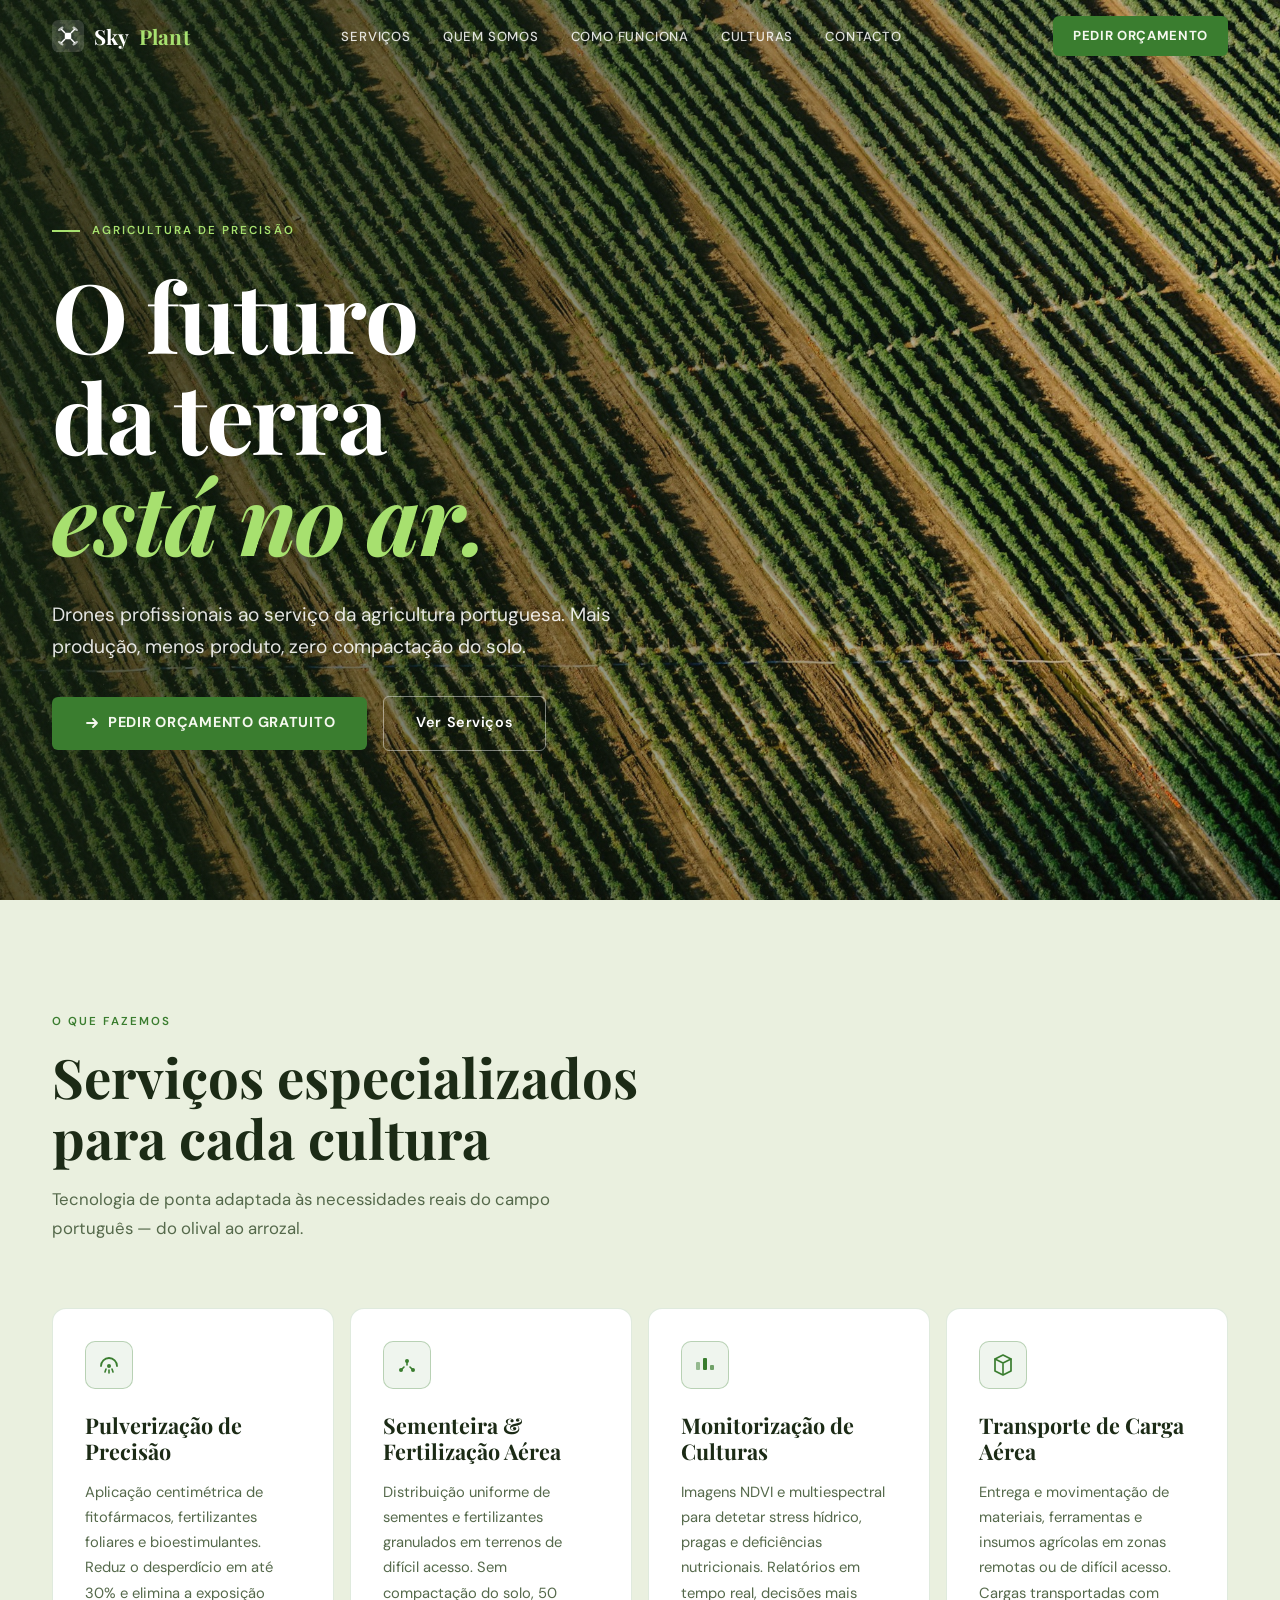
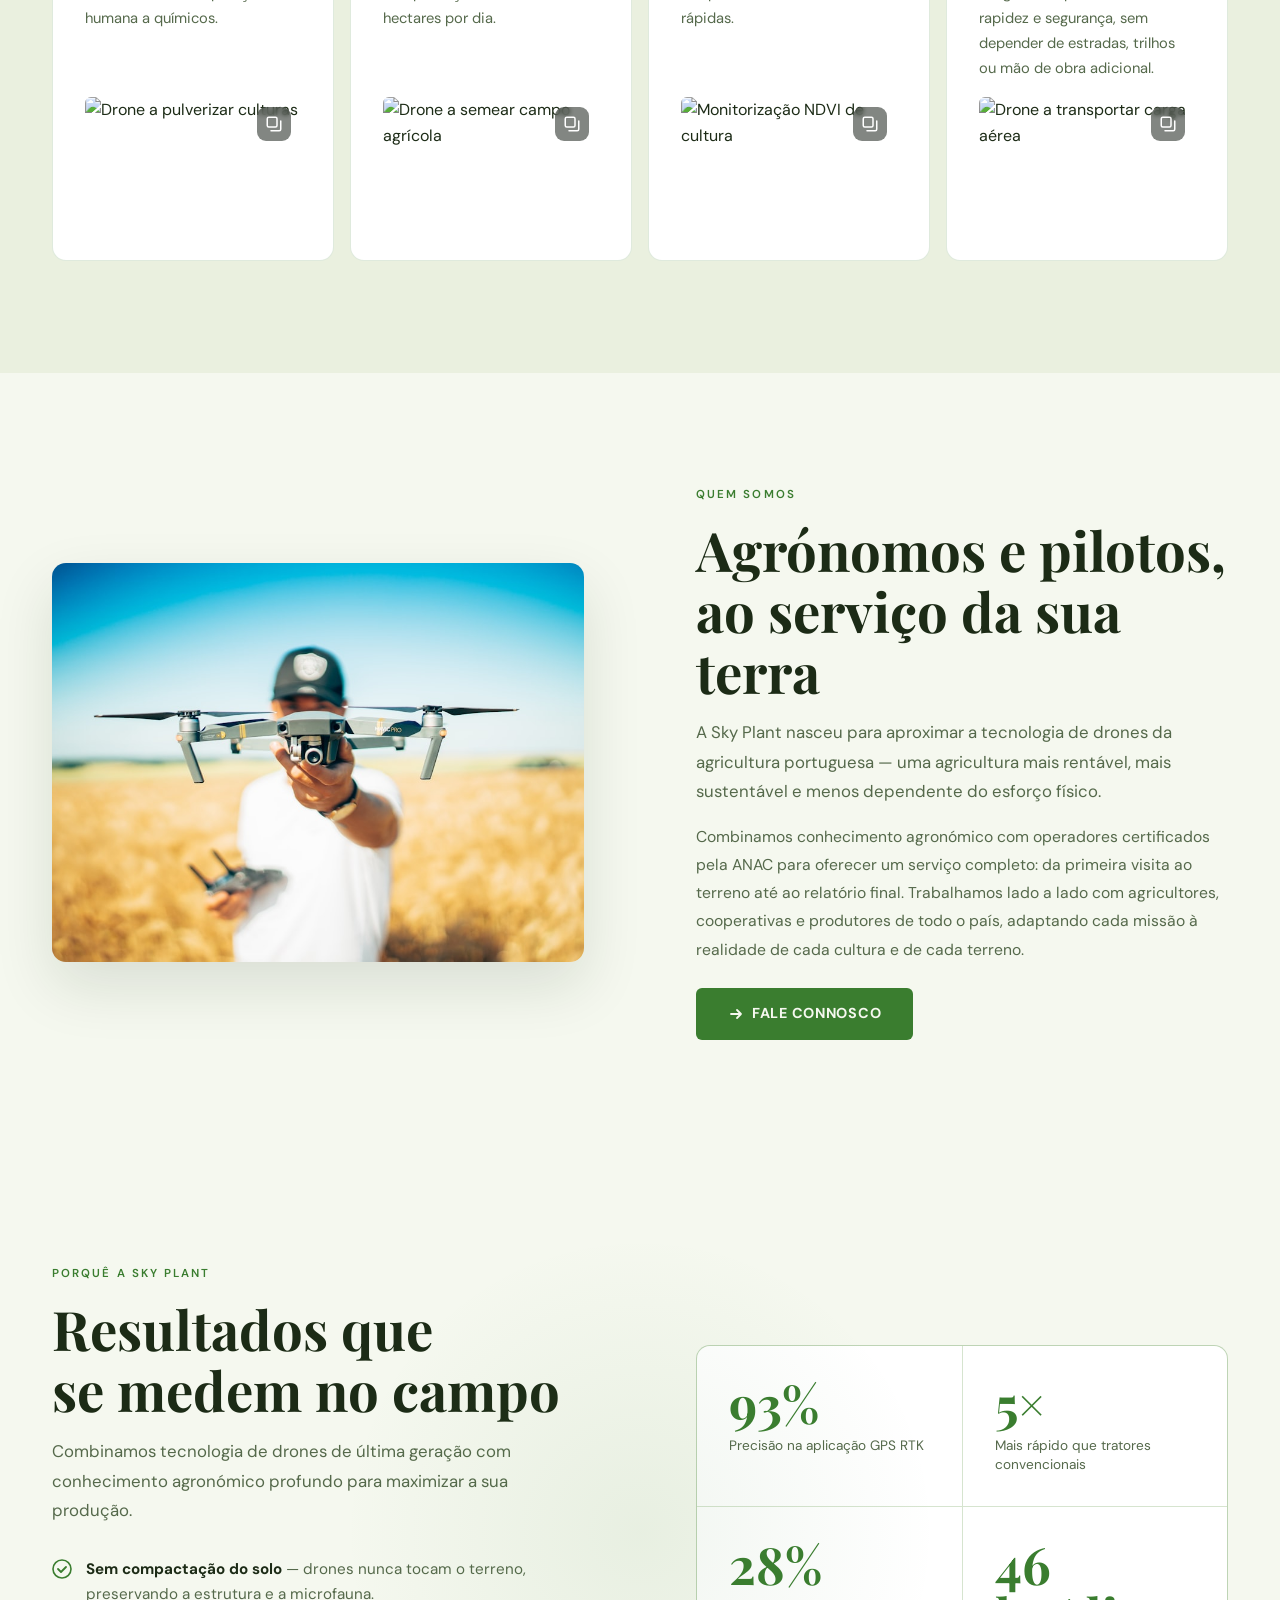
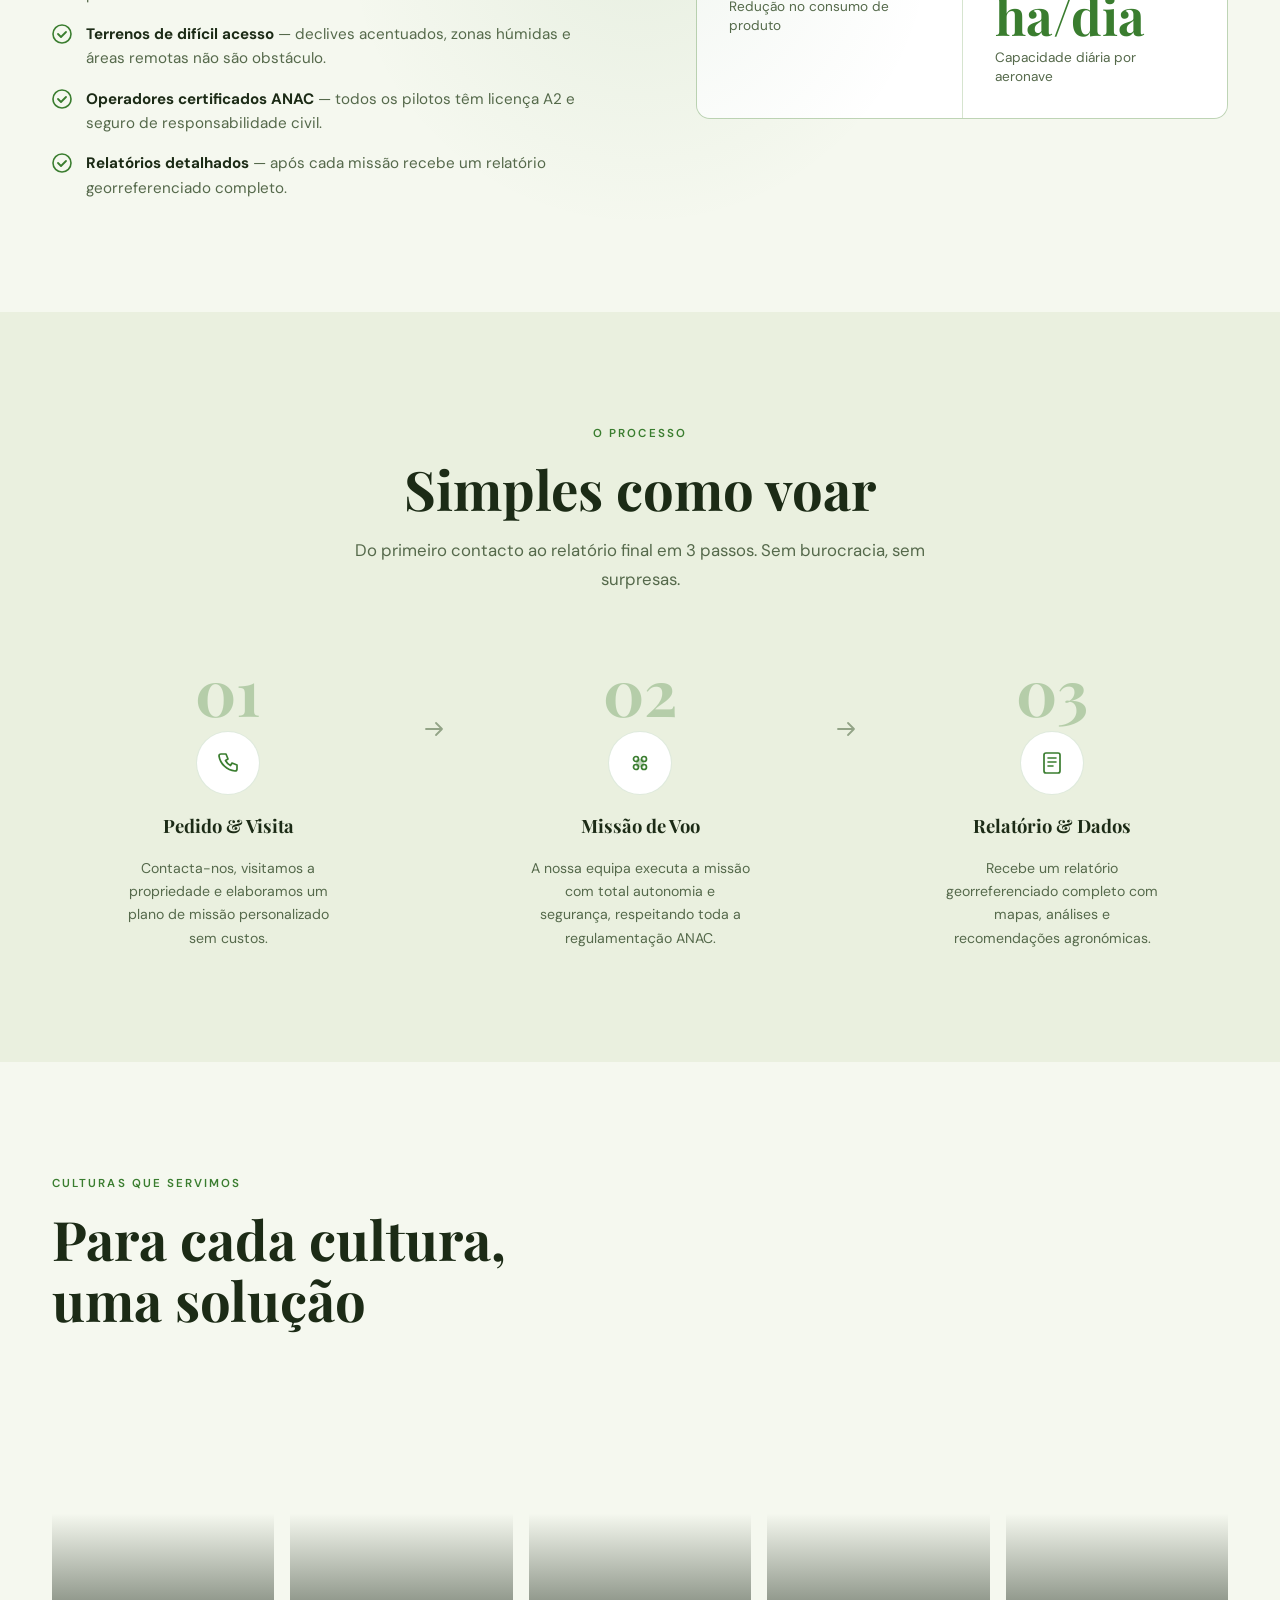
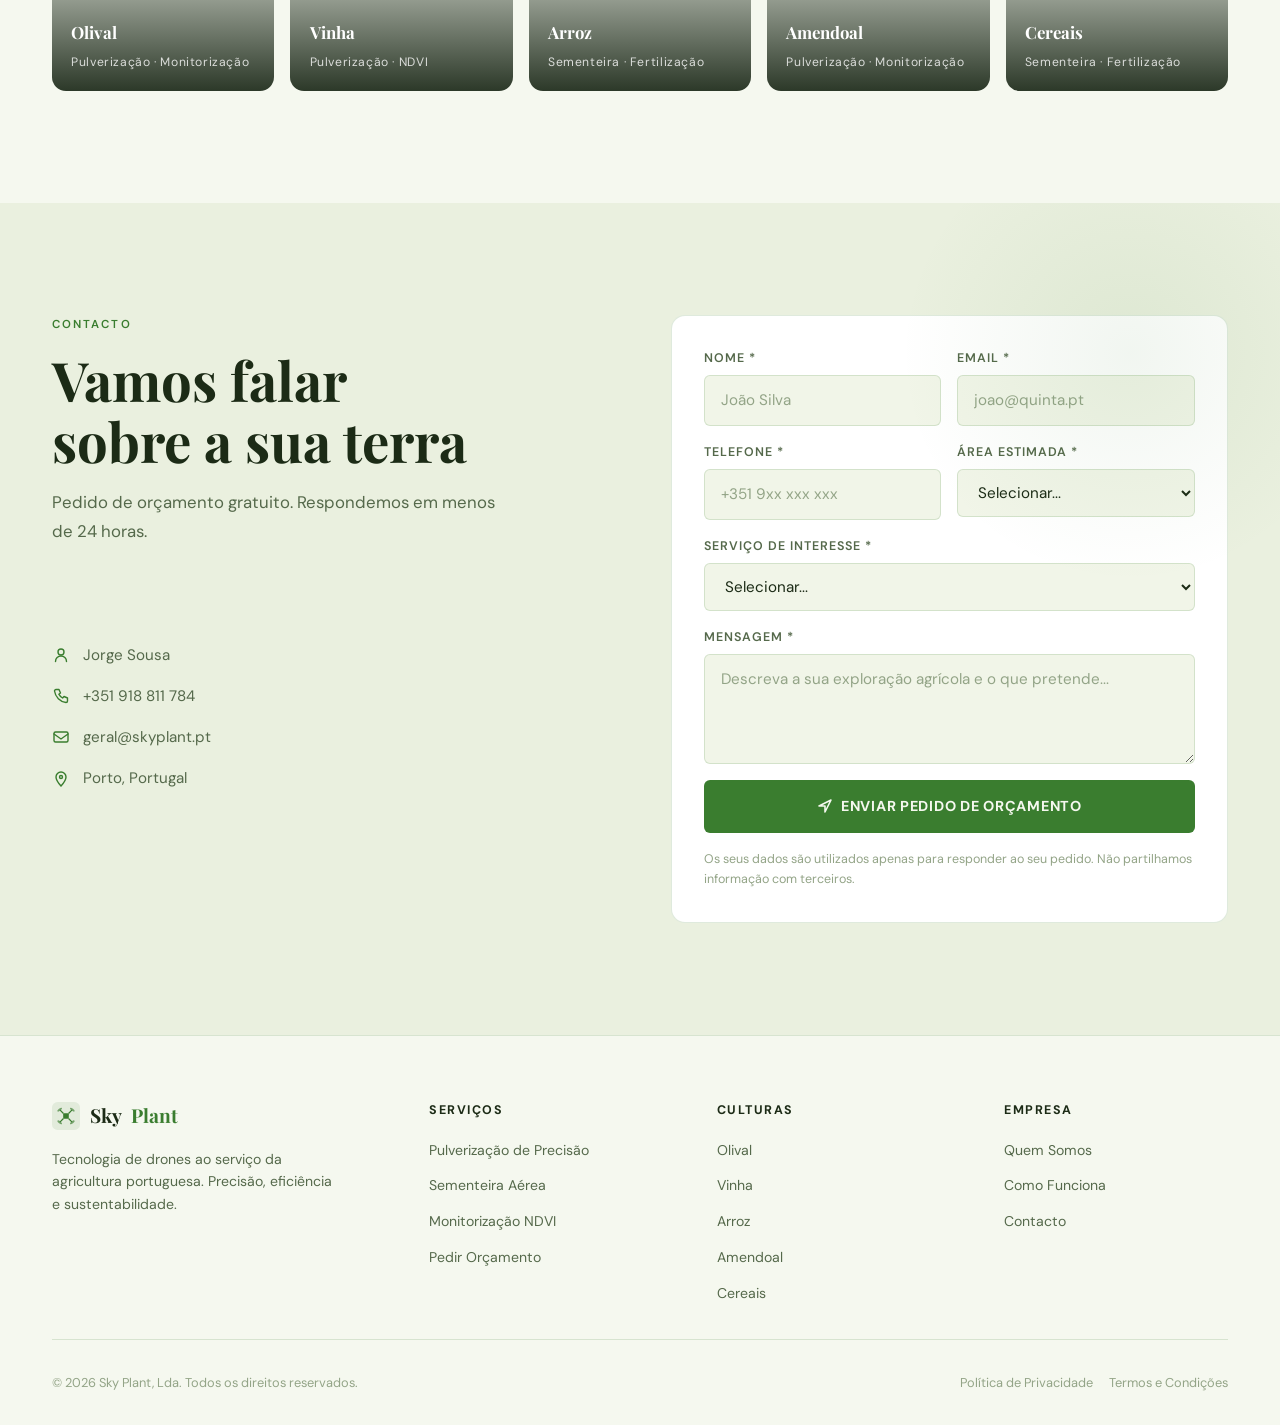
==== commit 55f44613: "Rebrand to SkyPlant, content/structure overhaul, SEO, form & gallery UX - Rename Drone Agro -> Sky P" ====
--- a/index.html
+++ b/index.html
@@ -5,18 +5,30 @@
   <meta name="viewport" content="width=device-width, initial-scale=1.0">
 
   <!-- ============================================================
-       EDIT: Page title and SEO meta tags
-       ============================================================ -->
-  <title>Drone Agro — Agricultura de Precisão com Drones</title>
-  <meta name="description" content="Serviços profissionais de drones para agricultura: pulverização de precisão, sementeira aérea e monitorização de culturas. Rápido, eficiente e sustentável.">
-  <meta name="keywords" content="drones agricultura, pulverização precisão, sementeira aérea, monitorização culturas, NDVI, Portugal">
-
-  <!-- Open Graph (used by WhatsApp, Facebook etc. when sharing your link) -->
-  <!-- EDIT: Update these with your actual URL and a real preview image -->
-  <meta property="og:title" content="Drone Agro — Agricultura de Precisão com Drones">
-  <meta property="og:description" content="Tecnologia de drones ao serviço da agricultura portuguesa.">
+       SEO / META — EDIT the canonical/og:url when you have a domain
+       ============================================================ -->
+  <title>Sky Plant — Agricultura de Precisão com Drones em Portugal</title>
+  <meta name="description" content="Sky Plant — serviços profissionais de drones para agricultura: pulverização de precisão, sementeira e fertilização aérea, monitorização NDVI de culturas e transporte de carga aérea. Sediados no Porto, servimos todo o Portugal.">
+  <meta name="keywords" content="drones agricultura, pulverização precisão, sementeira aérea, fertilização aérea, monitorização culturas, NDVI, transporte de carga aérea, agricultura de precisão, Porto, Portugal">
+  <meta name="author" content="Sky Plant, Lda.">
+  <meta name="robots" content="index, follow">
+  <meta name="theme-color" content="#3a7d2f">
+  <link rel="canonical" href="https://brun95.github.io/drone-agro/">
+
+  <!-- Open Graph (WhatsApp, Facebook, LinkedIn link previews) -->
+  <meta property="og:site_name" content="Sky Plant">
+  <meta property="og:title" content="Sky Plant — Agricultura de Precisão com Drones">
+  <meta property="og:description" content="Tecnologia de drones ao serviço da agricultura portuguesa: pulverização, sementeira, monitorização NDVI e transporte de carga aérea.">
   <meta property="og:image" content="https://images.unsplash.com/photo-1422651973727-50f085c0b26f?w=1200&h=630&fit=crop&q=80&auto=format">
+  <meta property="og:url" content="https://brun95.github.io/drone-agro/">
   <meta property="og:type" content="website">
+  <meta property="og:locale" content="pt_PT">
+
+  <!-- Twitter / X card -->
+  <meta name="twitter:card" content="summary_large_image">
+  <meta name="twitter:title" content="Sky Plant — Agricultura de Precisão com Drones">
+  <meta name="twitter:description" content="Drones profissionais ao serviço da agricultura portuguesa.">
+  <meta name="twitter:image" content="https://images.unsplash.com/photo-1422651973727-50f085c0b26f?w=1200&h=630&fit=crop&q=80&auto=format">
 
   <!-- Favicon (SVG inline — works on all modern browsers) -->
   <link rel="icon" type="image/svg+xml" href="assets/favicon.svg">
@@ -28,6 +40,27 @@
   <link href="https://fonts.googleapis.com/css2?family=DM+Sans:ital,opsz,wght@0,9..40,400;0,9..40,500;0,9..40,600;0,9..40,700;1,9..40,400&family=Playfair+Display:ital,wght@0,700;0,800;1,700&display=swap" rel="stylesheet">
 
   <link rel="stylesheet" href="css/style.css">
+
+  <!-- Structured data (SEO): tells search engines this is a local business -->
+  <script type="application/ld+json">
+  {
+    "@context": "https://schema.org",
+    "@type": "LocalBusiness",
+    "name": "Sky Plant",
+    "description": "Serviços profissionais de drones para agricultura: pulverização de precisão, sementeira e fertilização aérea, monitorização NDVI de culturas e transporte de carga aérea.",
+    "image": "https://images.unsplash.com/photo-1422651973727-50f085c0b26f?w=1200&h=630&fit=crop&q=80&auto=format",
+    "url": "https://brun95.github.io/drone-agro/",
+    "telephone": "+351918811784",
+    "email": "geral@skyplant.pt",
+    "address": {
+      "@type": "PostalAddress",
+      "addressLocality": "Porto",
+      "addressCountry": "PT"
+    },
+    "areaServed": "Portugal",
+    "founder": { "@type": "Person", "name": "Jorge Sousa" }
+  }
+  </script>
 </head>
 <body>
 
@@ -40,7 +73,7 @@
       <div class="nav__inner">
 
         <!-- Logo -->
-        <a href="#" class="nav__logo" aria-label="Drone Agro — Página inicial">
+        <a href="#" class="nav__logo" aria-label="Sky Plant — Página inicial">
           <!-- Inline SVG drone logo -->
           <svg viewBox="0 0 40 40" fill="none" xmlns="http://www.w3.org/2000/svg" aria-hidden="true">
             <rect width="40" height="40" rx="8" fill="currentColor" fill-opacity="0.14"/>
@@ -55,16 +88,16 @@
             <ellipse cx="29" cy="29" rx="4" ry="1.6" fill="currentColor" opacity="0.65" transform="rotate(-35 29 29)"/>
           </svg>
           <!-- EDIT: Company name -->
-          Drone <span>Agro</span>
+          Sky<span>Plant</span>
         </a>
 
         <!-- Desktop nav links -->
         <!-- EDIT: Add, remove, or rename links below -->
         <ul class="nav__links" role="list">
           <li><a href="#servicos">Serviços</a></li>
+          <li><a href="#quem-somos">Quem Somos</a></li>
           <li><a href="#como-funciona">Como Funciona</a></li>
           <li><a href="#culturas">Culturas</a></li>
-          <li><a href="#galeria">Galeria</a></li>
           <li><a href="#contacto">Contacto</a></li>
         </ul>
 
@@ -82,9 +115,9 @@
     <!-- Mobile drawer -->
     <nav class="nav__drawer" aria-label="Menu móvel">
       <a href="#servicos">Serviços</a>
+      <a href="#quem-somos">Quem Somos</a>
       <a href="#como-funciona">Como Funciona</a>
       <a href="#culturas">Culturas</a>
-      <a href="#galeria">Galeria</a>
       <a href="#contacto">Contacto</a>
       <a href="#contacto" style="color:var(--clr-accent); font-weight:700;">Pedir Orçamento →</a>
     </nav>
@@ -138,39 +171,6 @@
       </div>
     </div>
 
-    <!-- Stats ticker — shown at the bottom of the hero -->
-    <div class="hero__ticker" aria-label="Estatísticas principais">
-      <div class="container">
-        <div class="hero__ticker-inner">
-
-          <!-- EDIT: Change numbers and labels as needed -->
-          <div class="hero__stat">
-            <span class="hero__stat-num">100%</span>
-            <span class="hero__stat-label">Precisão GPS</span>
-          </div>
-          <div class="hero__ticker-divider" aria-hidden="true"></div>
-
-          <div class="hero__stat">
-            <span class="hero__stat-num">5×</span>
-            <span class="hero__stat-label">Mais Rápido</span>
-          </div>
-          <div class="hero__ticker-divider" aria-hidden="true"></div>
-
-          <div class="hero__stat">
-            <span class="hero__stat-num">30%</span>
-            <span class="hero__stat-label">Menos Produto</span>
-          </div>
-          <div class="hero__ticker-divider" aria-hidden="true"></div>
-
-          <div class="hero__stat">
-            <span class="hero__stat-num">50 ha/dia</span>
-            <span class="hero__stat-label">Capacidade Diária</span>
-          </div>
-
-        </div>
-      </div>
-    </div>
-
   </section>
 
 
@@ -193,7 +193,10 @@
 
         <!-- SERVICE 1 -->
         <!-- EDIT: Change title, description, and image for this service card -->
-        <article class="service-card reveal reveal-delay-1">
+        <!-- data-gallery: pipe-separated image URLs shown in the lightbox. Swap these for real photos. -->
+        <article class="service-card reveal reveal-delay-1" role="button" tabindex="0"
+          aria-label="Ver portfólio: Pulverização de Precisão"
+          data-gallery="https://picsum.photos/seed/skyplant-spray-1/1200/800|https://picsum.photos/seed/skyplant-spray-2/1200/800|https://picsum.photos/seed/skyplant-spray-3/1200/800|https://picsum.photos/seed/skyplant-spray-4/1200/800">
           <div class="service-card__icon" aria-hidden="true">
             <!-- Spray / droplets icon -->
             <svg viewBox="0 0 26 26" fill="none" xmlns="http://www.w3.org/2000/svg">
@@ -209,10 +212,6 @@
             Aplicação centimétrica de fitofármacos, fertilizantes foliares e bioestimulantes.
             Reduz o desperdício em até 30% e elimina a exposição humana a químicos.
           </p>
-          <a href="#contacto" class="service-card__link">
-            Saber mais
-            <svg width="14" height="14" viewBox="0 0 14 14" fill="none" aria-hidden="true"><path d="M2 7h10M8 3l4 4-4 4" stroke="currentColor" stroke-width="1.6" stroke-linecap="round" stroke-linejoin="round"/></svg>
-          </a>
           <!-- REPLACE IMAGE: Change the src URL below to your own service photo -->
           <div class="service-card__image">
             <img
@@ -226,7 +225,9 @@
 
         <!-- SERVICE 2 -->
         <!-- EDIT: Change title, description, and image for this service card -->
-        <article class="service-card reveal reveal-delay-2">
+        <article class="service-card reveal reveal-delay-2" role="button" tabindex="0"
+          aria-label="Ver portfólio: Sementeira & Fertilização Aérea"
+          data-gallery="https://picsum.photos/seed/skyplant-seed-1/1200/800|https://picsum.photos/seed/skyplant-seed-2/1200/800|https://picsum.photos/seed/skyplant-seed-3/1200/800|https://picsum.photos/seed/skyplant-seed-4/1200/800">
           <div class="service-card__icon" aria-hidden="true">
             <!-- Seeds / scatter icon -->
             <svg viewBox="0 0 26 26" fill="none" xmlns="http://www.w3.org/2000/svg">
@@ -241,10 +242,6 @@
             Distribuição uniforme de sementes e fertilizantes granulados em terrenos de
             difícil acesso. Sem compactação do solo, 50 hectares por dia.
           </p>
-          <a href="#contacto" class="service-card__link">
-            Saber mais
-            <svg width="14" height="14" viewBox="0 0 14 14" fill="none" aria-hidden="true"><path d="M2 7h10M8 3l4 4-4 4" stroke="currentColor" stroke-width="1.6" stroke-linecap="round" stroke-linejoin="round"/></svg>
-          </a>
           <!-- REPLACE IMAGE: Change src below -->
           <div class="service-card__image">
             <img
@@ -258,7 +255,9 @@
 
         <!-- SERVICE 3 -->
         <!-- EDIT: Change title, description, and image for this service card -->
-        <article class="service-card reveal reveal-delay-3">
+        <article class="service-card reveal reveal-delay-3" role="button" tabindex="0"
+          aria-label="Ver portfólio: Monitorização de Culturas"
+          data-gallery="https://picsum.photos/seed/skyplant-ndvi-1/1200/800|https://picsum.photos/seed/skyplant-ndvi-2/1200/800|https://picsum.photos/seed/skyplant-ndvi-3/1200/800|https://picsum.photos/seed/skyplant-ndvi-4/1200/800">
           <div class="service-card__icon" aria-hidden="true">
             <!-- NDVI / sensor icon -->
             <svg viewBox="0 0 26 26" fill="none" xmlns="http://www.w3.org/2000/svg">
@@ -272,10 +271,6 @@
             Imagens NDVI e multiespectral para detetar stress hídrico, pragas e
             deficiências nutricionais. Relatórios em tempo real, decisões mais rápidas.
           </p>
-          <a href="#contacto" class="service-card__link">
-            Saber mais
-            <svg width="14" height="14" viewBox="0 0 14 14" fill="none" aria-hidden="true"><path d="M2 7h10M8 3l4 4-4 4" stroke="currentColor" stroke-width="1.6" stroke-linecap="round" stroke-linejoin="round"/></svg>
-          </a>
           <!-- REPLACE IMAGE: Change src below -->
           <div class="service-card__image">
             <img
@@ -287,6 +282,75 @@
           </div>
         </article>
 
+        <!-- SERVICE 4 -->
+        <!-- EDIT: Change title, description, and image for this service card -->
+        <article class="service-card reveal reveal-delay-4" role="button" tabindex="0"
+          aria-label="Ver portfólio: Transporte de Carga Aérea"
+          data-gallery="https://picsum.photos/seed/skyplant-cargo-1/1200/800|https://picsum.photos/seed/skyplant-cargo-2/1200/800|https://picsum.photos/seed/skyplant-cargo-3/1200/800|https://picsum.photos/seed/skyplant-cargo-4/1200/800">
+          <div class="service-card__icon" aria-hidden="true">
+            <!-- Cargo / package icon -->
+            <svg viewBox="0 0 26 26" fill="none" xmlns="http://www.w3.org/2000/svg">
+              <path d="M13 3l8 4v12l-8 4-8-4V7l8-4z" stroke="#3a7d2f" stroke-width="1.7" stroke-linejoin="round"/>
+              <path d="M5 7l8 4 8-4M13 11v11" stroke="#3a7d2f" stroke-width="1.6" stroke-linecap="round" stroke-linejoin="round"/>
+            </svg>
+          </div>
+          <h3 class="service-card__title">Transporte de Carga Aérea</h3>
+          <p class="service-card__desc">
+            Entrega e movimentação de materiais, ferramentas e insumos agrícolas em zonas
+            remotas ou de difícil acesso. Cargas transportadas com rapidez e segurança,
+            sem depender de estradas, trilhos ou mão de obra adicional.
+          </p>
+          <!-- REPLACE IMAGE: Change src below -->
+          <div class="service-card__image">
+            <img
+              src="https://picsum.photos/seed/drone-cargo-transport/600/340"
+              alt="Drone a transportar carga aérea"
+              loading="lazy"
+              width="600" height="340"
+            >
+          </div>
+        </article>
+
+      </div>
+    </div>
+  </section>
+
+
+  <!-- ============================================================
+       ABOUT / QUEM SOMOS
+       EDIT: Change heading, text, and image
+       ============================================================ -->
+  <section class="about" id="quem-somos" aria-labelledby="about-heading">
+    <div class="container">
+      <div class="about__layout">
+
+        <!-- Image -->
+        <div class="about__media reveal">
+          <!-- REPLACE IMAGE: swap assets/about-team.jpg for your own team/field photo -->
+          <img src="assets/about-team.jpg" alt="Piloto da Sky Plant com drone agrícola no campo" loading="lazy" width="1000" height="750">
+        </div>
+
+        <!-- Text -->
+        <div class="about__content reveal reveal-delay-1">
+          <div class="section-header">
+            <span class="eyebrow">Quem somos</span>
+            <!-- EDIT: Section title -->
+            <h2 class="section-title" id="about-heading">Agrónomos e pilotos,<br>ao serviço da sua terra</h2>
+          </div>
+          <!-- EDIT: About text -->
+          <p class="section-lead">A Sky Plant nasceu para aproximar a tecnologia de drones da agricultura portuguesa — uma agricultura mais rentável, mais sustentável e menos dependente do esforço físico.</p>
+          <p class="about__text">
+            Combinamos conhecimento agronómico com operadores certificados pela ANAC para
+            oferecer um serviço completo: da primeira visita ao terreno até ao relatório final.
+            Trabalhamos lado a lado com agricultores, cooperativas e produtores de todo o país,
+            adaptando cada missão à realidade de cada cultura e de cada terreno.
+          </p>
+          <a href="#contacto" class="btn-primary">
+            <svg width="16" height="16" viewBox="0 0 16 16" fill="none" aria-hidden="true"><path d="M3 8h10M9 4l4 4-4 4" stroke="currentColor" stroke-width="1.8" stroke-linecap="round" stroke-linejoin="round"/></svg>
+            Fale connosco
+          </a>
+        </div>
+
       </div>
     </div>
   </section>
@@ -303,7 +367,7 @@
         <!-- Left: text + benefits -->
         <div class="stats__left">
           <div class="section-header reveal">
-            <span class="eyebrow">Porquê a Drone Agro</span>
+            <span class="eyebrow">Porquê a Sky Plant</span>
             <!-- EDIT: Section title -->
             <h2 class="section-title" id="stats-heading">Resultados que<br>se medem no campo</h2>
             <!-- EDIT: Section lead text -->
@@ -526,95 +590,69 @@
 
 
   <!-- ============================================================
-       GALLERY / PORTFOLIO
-       EDIT: Change image sources and captions
-       ============================================================ -->
+       GALLERY / PORTFOLIO — hidden for now (uncomment to re-enable)
+       ============================================================ -->
+  <!--
   <section class="gallery" id="galeria" aria-labelledby="gallery-heading">
     <div class="container">
-
       <div class="section-header reveal">
         <span class="eyebrow">Portfólio</span>
-        <!-- EDIT: Section title -->
         <h2 class="section-title" id="gallery-heading">O nosso trabalho<br>em imagens</h2>
       </div>
-
       <div class="gallery__grid" role="list">
-
-        <!-- REPLACE IMAGE: Change src to your own portfolio photo. Add caption text. -->
         <figure class="gallery__item gallery__item--tall reveal" role="listitem">
           <img src="https://picsum.photos/seed/gallery-drone-tall/400/700" alt="Drone em voo sobre olival" loading="lazy" width="400" height="700">
-          <!-- EDIT: Caption shown on hover -->
           <figcaption class="gallery__caption">Missão de pulverização — Olival, Alentejo</figcaption>
         </figure>
-
-        <!-- REPLACE IMAGE -->
         <figure class="gallery__item reveal reveal-delay-1" role="listitem">
           <img src="https://picsum.photos/seed/gallery-vinha-1/600/340" alt="Monitorização NDVI de vinha" loading="lazy" width="600" height="340">
           <figcaption class="gallery__caption">Mapeamento NDVI — Vinha, Douro</figcaption>
         </figure>
-
-        <!-- REPLACE IMAGE -->
         <figure class="gallery__item reveal reveal-delay-2" role="listitem">
           <img src="https://picsum.photos/seed/gallery-cereal/600/340" alt="Sementeira aérea em cerealíferas" loading="lazy" width="600" height="340">
           <figcaption class="gallery__caption">Sementeira aérea — Cereais, Ribatejo</figcaption>
         </figure>
-
-        <!-- REPLACE IMAGE -->
         <figure class="gallery__item gallery__item--wide reveal reveal-delay-1" role="listitem">
           <img src="https://picsum.photos/seed/gallery-aerial-wide/900/400" alt="Vista aérea de campos agrícolas" loading="lazy" width="900" height="400">
           <figcaption class="gallery__caption">Vista aérea — propriedade de 80 ha, Beja</figcaption>
         </figure>
-
-        <!-- REPLACE IMAGE -->
         <figure class="gallery__item reveal reveal-delay-2" role="listitem">
           <img src="https://picsum.photos/seed/gallery-arroz/400/400" alt="Fertilização de arrozal" loading="lazy" width="400" height="400">
           <figcaption class="gallery__caption">Fertilização aérea — Arroz, Lezíria</figcaption>
         </figure>
-
       </div>
     </div>
   </section>
-
-
-  <!-- ============================================================
-       TESTIMONIALS
-       EDIT: Change quotes, names, roles, and photos
-       ============================================================ -->
+  -->
+
+
+  <!-- ============================================================
+       TESTIMONIALS — hidden for now (uncomment to re-enable)
+       ============================================================ -->
+  <!--
   <section class="testimonials" id="testemunhos" aria-labelledby="testimonials-heading">
     <div class="container">
-
       <div class="section-header reveal" style="align-items:center; text-align:center;">
         <span class="eyebrow">O que dizem os clientes</span>
-        <!-- EDIT: Section title -->
         <h2 class="section-title" id="testimonials-heading">Agricultores que<br>já voam connosco</h2>
       </div>
-
       <div class="testimonials__grid">
-
-        <!-- TESTIMONIAL 1 -->
-        <!-- EDIT: Change quote, name, role, and avatar image -->
         <article class="testimonial-card reveal reveal-delay-1">
           <div class="testimonial-card__stars" aria-label="5 estrelas">★★★★★</div>
-          <!-- EDIT: Customer quote -->
           <blockquote class="testimonial-card__quote">
             "Reduzi o custo de tratamentos em 28% no primeiro ano. A equipa é profissional,
             rápida e os relatórios NDVI ajudaram-me a detetar uma praga antes de se espalhar."
           </blockquote>
           <div class="testimonial-card__footer">
-            <!-- REPLACE IMAGE: Change src to customer photo, or remove <img> and use initials -->
             <div class="testimonial-card__avatar">
               <img src="https://picsum.photos/seed/farmer-manuel/80/80" alt="Foto de Manuel Costa" loading="lazy" width="80" height="80">
             </div>
             <div>
-              <!-- EDIT: Customer name and role/location -->
               <p class="testimonial-card__name">Manuel Costa</p>
               <p class="testimonial-card__role">Olivicultor · 120 ha · Alentejo</p>
             </div>
           </div>
         </article>
-
-        <!-- TESTIMONIAL 2 -->
-        <!-- EDIT: Change quote, name, role, and avatar image -->
         <article class="testimonial-card reveal reveal-delay-2">
           <div class="testimonial-card__stars" aria-label="5 estrelas">★★★★★</div>
           <blockquote class="testimonial-card__quote">
@@ -622,7 +660,6 @@
             impossíveis para qualquer trator, sem danificar as cepas. Serviço impecável."
           </blockquote>
           <div class="testimonial-card__footer">
-            <!-- REPLACE IMAGE -->
             <div class="testimonial-card__avatar">
               <img src="https://picsum.photos/seed/farmer-ana/80/80" alt="Foto de Ana Ferreira" loading="lazy" width="80" height="80">
             </div>
@@ -632,17 +669,13 @@
             </div>
           </div>
         </article>
-
-        <!-- TESTIMONIAL 3 -->
-        <!-- EDIT: Change quote, name, role, and avatar image -->
         <article class="testimonial-card reveal reveal-delay-3">
           <div class="testimonial-card__stars" aria-label="5 estrelas">★★★★★</div>
           <blockquote class="testimonial-card__quote">
             "Semeámos 200 hectares de arroz em 4 dias. Com meios convencionais teria demorado
-            duas semanas. A Drone Agro mudou completamente a gestão da nossa exploração."
+            duas semanas. A Sky Plant mudou completamente a gestão da nossa exploração."
           </blockquote>
           <div class="testimonial-card__footer">
-            <!-- REPLACE IMAGE -->
             <div class="testimonial-card__avatar">
               <img src="https://picsum.photos/seed/farmer-joao/80/80" alt="Foto de João Rodrigues" loading="lazy" width="80" height="80">
             </div>
@@ -652,10 +685,10 @@
             </div>
           </div>
         </article>
-
       </div>
     </div>
   </section>
+  -->
 
 
   <!-- ============================================================
@@ -676,25 +709,31 @@
             <p class="section-lead">Pedido de orçamento gratuito. Respondemos em menos de 24 horas.</p>
           </div>
 
-          <!-- EDIT: Change phone, email, and address below -->
+          <!-- EDIT: Change name, phone, email, and address below -->
           <ul class="contact__details" aria-label="Dados de contacto">
+            <li class="contact__detail">
+              <!-- Person icon -->
+              <svg viewBox="0 0 18 18" fill="none" aria-hidden="true"><circle cx="9" cy="6" r="3" stroke="currentColor" stroke-width="1.4"/><path d="M3.5 15.5a5.5 5.5 0 0111 0" stroke="currentColor" stroke-width="1.4" stroke-linecap="round"/></svg>
+              <!-- EDIT: Contact name -->
+              <span>Jorge Sousa</span>
+            </li>
             <li class="contact__detail">
               <!-- Phone icon -->
               <svg viewBox="0 0 18 18" fill="none" aria-hidden="true"><path d="M4 2.5h3l1.5 3.5L6.8 7.2c.8 1.5 2.3 3 3.8 3.8L12 9.5l3.5 1.5V14c0 .8-.7 1.5-1.5 1.5A13.5 13.5 0 012.5 4C2.5 3.2 3.2 2.5 4 2.5z" stroke="currentColor" stroke-width="1.4" stroke-linecap="round" stroke-linejoin="round"/></svg>
               <!-- EDIT: Phone number -->
-              <a href="tel:+351910000000">+351 910 000 000</a>
+              <a href="tel:+351918811784">+351 918 811 784</a>
             </li>
             <li class="contact__detail">
               <!-- Email icon -->
               <svg viewBox="0 0 18 18" fill="none" aria-hidden="true"><rect x="2" y="4" width="14" height="10" rx="1.5" stroke="currentColor" stroke-width="1.4"/><path d="M2 6l7 5 7-5" stroke="currentColor" stroke-width="1.4" stroke-linecap="round"/></svg>
               <!-- EDIT: Email address -->
-              <a href="mailto:contacto@drone-agro.pt">contacto@drone-agro.pt</a>
+              <a href="mailto:geral@skyplant.pt">geral@skyplant.pt</a>
             </li>
             <li class="contact__detail">
               <!-- Location icon -->
               <svg viewBox="0 0 18 18" fill="none" aria-hidden="true"><path d="M9 2a5 5 0 015 5c0 3.5-5 9-5 9S4 10.5 4 7a5 5 0 015-5z" stroke="currentColor" stroke-width="1.4"/><circle cx="9" cy="7" r="1.5" stroke="currentColor" stroke-width="1.4"/></svg>
               <!-- EDIT: Address / service area -->
-              <span>Portugal Continental · Ilhas a pedido</span>
+              <span>Porto, Portugal</span>
             </li>
           </ul>
         </div>
@@ -719,13 +758,13 @@
 
           <div class="form-row">
             <div class="form-group">
-              <label for="telefone">Telefone</label>
-              <input type="tel" id="telefone" name="telefone" placeholder="+351 9xx xxx xxx" autocomplete="tel">
+              <label for="telefone">Telefone *</label>
+              <input type="tel" id="telefone" name="telefone" placeholder="+351 9xx xxx xxx" required autocomplete="tel">
             </div>
             <div class="form-group">
               <!-- EDIT: Dropdown options for area -->
-              <label for="hectares">Área estimada</label>
-              <select id="hectares" name="hectares">
+              <label for="hectares">Área estimada *</label>
+              <select id="hectares" name="hectares" required>
                 <option value="">Selecionar...</option>
                 <option value="<10">Menos de 10 ha</option>
                 <option value="10-50">10 – 50 ha</option>
@@ -736,12 +775,13 @@
           </div>
 
           <div class="form-group">
-            <label for="servico">Serviço de interesse</label>
-            <select id="servico" name="servico">
+            <label for="servico">Serviço de interesse *</label>
+            <select id="servico" name="servico" required>
               <option value="">Selecionar...</option>
               <option value="pulverizacao">Pulverização de Precisão</option>
               <option value="sementeira">Sementeira Aérea</option>
               <option value="monitorizacao">Monitorização NDVI / Multiespectral</option>
+              <option value="transporte">Transporte de Carga Aérea</option>
               <option value="outro">Outro / Não sei ainda</option>
             </select>
           </div>
@@ -758,6 +798,9 @@
             Enviar Pedido de Orçamento
           </button>
 
+          <!-- Inline status message (validation errors / mailto feedback) -->
+          <p class="form-status" role="status" aria-live="polite" hidden></p>
+
           <!-- EDIT: Privacy note text -->
           <p class="form-note">Os seus dados são utilizados apenas para responder ao seu pedido. Não partilhamos informação com terceiros.</p>
 
@@ -777,7 +820,7 @@
 
         <!-- Brand column -->
         <div class="footer__brand">
-          <a href="#" class="footer__logo" aria-label="Drone Agro — Início">
+          <a href="#" class="footer__logo" aria-label="Sky Plant — Início">
             <svg viewBox="0 0 40 40" fill="none" xmlns="http://www.w3.org/2000/svg" aria-hidden="true">
               <rect width="40" height="40" rx="8" fill="rgba(58,125,47,0.10)"/>
               <rect x="16" y="16" width="8" height="8" rx="1.5" fill="#3a7d2f"/>
@@ -790,29 +833,27 @@
               <ellipse cx="11" cy="29" rx="4" ry="1.6" fill="#3a7d2f" opacity="0.65" transform="rotate(35 11 29)"/>
               <ellipse cx="29" cy="29" rx="4" ry="1.6" fill="#3a7d2f" opacity="0.65" transform="rotate(-35 29 29)"/>
             </svg>
-            Drone <span>Agro</span>
+            Sky<span>Plant</span>
           </a>
           <!-- EDIT: Footer tagline -->
           <p class="footer__tagline">Tecnologia de drones ao serviço da agricultura portuguesa. Precisão, eficiência e sustentabilidade.</p>
-          <!-- EDIT: Add your real social media URLs below -->
+          <!-- Social icons hidden for now — uncomment and add real URLs to re-enable -->
+          <!--
           <div class="footer__social" aria-label="Redes sociais">
-            <!-- Instagram -->
-            <a href="#" aria-label="Instagram da Drone Agro">
+            <a href="#" aria-label="Instagram da Sky Plant">
               <svg viewBox="0 0 24 24" fill="none" aria-hidden="true"><rect x="2" y="2" width="20" height="20" rx="5" stroke="currentColor" stroke-width="1.6"/><circle cx="12" cy="12" r="4" stroke="currentColor" stroke-width="1.6"/><circle cx="17.5" cy="6.5" r="1" fill="currentColor"/></svg>
             </a>
-            <!-- Facebook -->
-            <a href="#" aria-label="Facebook da Drone Agro">
+            <a href="#" aria-label="Facebook da Sky Plant">
               <svg viewBox="0 0 24 24" fill="none" aria-hidden="true"><path d="M18 2h-3a5 5 0 00-5 5v3H7v4h3v8h4v-8h3l1-4h-4V7a1 1 0 011-1h3V2z" stroke="currentColor" stroke-width="1.6" stroke-linecap="round" stroke-linejoin="round"/></svg>
             </a>
-            <!-- LinkedIn -->
-            <a href="#" aria-label="LinkedIn da Drone Agro">
+            <a href="#" aria-label="LinkedIn da Sky Plant">
               <svg viewBox="0 0 24 24" fill="none" aria-hidden="true"><rect x="2" y="2" width="20" height="20" rx="4" stroke="currentColor" stroke-width="1.6"/><path d="M7 10v7M7 7v.01M11 17v-4a2 2 0 014 0v4M11 10v7" stroke="currentColor" stroke-width="1.6" stroke-linecap="round"/></svg>
             </a>
-            <!-- YouTube -->
-            <a href="#" aria-label="YouTube da Drone Agro">
+            <a href="#" aria-label="YouTube da Sky Plant">
               <svg viewBox="0 0 24 24" fill="none" aria-hidden="true"><rect x="2" y="5" width="20" height="14" rx="4" stroke="currentColor" stroke-width="1.6"/><path d="M10 9l5 3-5 3V9z" stroke="currentColor" stroke-width="1.6" stroke-linecap="round" stroke-linejoin="round"/></svg>
             </a>
           </div>
+          -->
         </div>
 
         <!-- Services column -->
@@ -843,9 +884,8 @@
         <div class="footer__col">
           <h4>Empresa</h4>
           <ul>
+            <li><a href="#quem-somos">Quem Somos</a></li>
             <li><a href="#como-funciona">Como Funciona</a></li>
-            <li><a href="#testemunhos">Testemunhos</a></li>
-            <!-- EDIT: Add links to your About, Blog, etc. pages when they exist -->
             <li><a href="#contacto">Contacto</a></li>
           </ul>
         </div>
@@ -855,11 +895,10 @@
       <!-- Bottom bar -->
       <div class="footer__bottom">
         <!-- EDIT: Change company legal name and year -->
-        <p class="footer__copy">© 2025 Drone Agro, Lda. Todos os direitos reservados.</p>
+        <p class="footer__copy">© 2026 Sky Plant, Lda. Todos os direitos reservados.</p>
         <nav class="footer__legal" aria-label="Links legais">
-          <!-- EDIT: Add links to your privacy policy and terms pages -->
-          <a href="#">Política de Privacidade</a>
-          <a href="#">Termos e Condições</a>
+          <a href="politica-de-privacidade.html">Política de Privacidade</a>
+          <a href="termos-e-condicoes.html">Termos e Condições</a>
         </nav>
       </div>
 
--- a/css/style.css
+++ b/css/style.css
@@ -277,12 +277,14 @@
   z-index: 800;
   transform: translateY(-100%);
   opacity: 0;
+  pointer-events: none;   /* closed drawer must not swallow taps on the navbar */
   transition: transform 0.3s ease, opacity 0.3s ease;
 }
 
 .nav__drawer.open {
   transform: translateY(0);
   opacity: 1;
+  pointer-events: auto;
 }
 
 .nav__drawer a {
@@ -510,7 +512,7 @@
 
 .services__grid {
   display: grid;
-  grid-template-columns: repeat(3, 1fr);
+  grid-template-columns: repeat(4, 1fr);
   gap: var(--space-sm);
 }
 
@@ -523,7 +525,12 @@
   flex-direction: column;
   gap: var(--space-sm);
   transition: border-color 0.3s, transform 0.3s, box-shadow 0.3s;
-  cursor: default;
+  cursor: pointer;
+}
+
+.service-card:focus-visible {
+  outline: 2px solid var(--clr-accent);
+  outline-offset: 3px;
 }
 
 .service-card:hover {
@@ -552,12 +559,31 @@
 /* REPLACE IMAGE inside each service card: change the src attribute
    of the <img> tag inside each .service-card__image */
 .service-card__image {
+  position: relative;
   width: 100%;
   aspect-ratio: 16/9;
   border-radius: var(--radius);
   overflow: hidden;
   margin-top: auto;
 }
+
+/* "gallery" badge — signals the card opens a portfolio of images */
+.service-card__image::after {
+  content: '';
+  position: absolute;
+  top: 10px;
+  right: 10px;
+  width: 34px;
+  height: 34px;
+  border-radius: 9px;
+  background: rgba(8, 15, 9, 0.55) url("data:image/svg+xml,%3Csvg xmlns='http://www.w3.org/2000/svg' viewBox='0 0 24 24' fill='none' stroke='%23ffffff' stroke-width='2' stroke-linecap='round' stroke-linejoin='round'%3E%3Crect x='3' y='3' width='13' height='13' rx='2'/%3E%3Cpath d='M8 21h11a2 2 0 0 0 2-2V8'/%3E%3C/svg%3E") center / 18px no-repeat;
+  -webkit-backdrop-filter: blur(2px);
+  backdrop-filter: blur(2px);
+  opacity: 0.92;
+  transition: transform 0.3s ease;
+}
+
+.service-card:hover .service-card__image::after { transform: scale(1.1); }
 
 .service-card__image img {
   width: 100%;
@@ -1097,6 +1123,35 @@
   color: var(--clr-text-dim);
 }
 
+/* Inline form status message (validation errors / mailto feedback) */
+.form-status {
+  font-size: 0.85rem;
+  line-height: 1.55;
+  padding: 0.7rem 0.9rem;
+  border-radius: var(--radius);
+  border: 1px solid transparent;
+}
+
+.form-status[hidden] { display: none; }
+
+.form-status--error {
+  color: #8a2f1e;
+  background: rgba(200, 60, 30, 0.08);
+  border-color: rgba(200, 60, 30, 0.28);
+}
+
+.form-status--info {
+  color: var(--clr-accent-dim);
+  background: rgba(58, 125, 47, 0.08);
+  border-color: var(--clr-border-mid);
+}
+
+.form-status--info a {
+  color: var(--clr-accent);
+  font-weight: 600;
+  text-decoration: underline;
+}
+
 /* ----------------------------------------------------------
    FOOTER
    ---------------------------------------------------------- */
@@ -1224,7 +1279,9 @@
     --space-2xl: 7rem;
   }
 
-  .services__grid { grid-template-columns: 1fr; max-width: 520px; margin: 0 auto; }
+  .services__grid { grid-template-columns: repeat(2, 1fr); max-width: 680px; margin: 0 auto; }
+
+  .about__layout { grid-template-columns: 1fr; gap: var(--space-lg); }
 
   .stats__layout { grid-template-columns: 1fr; gap: var(--space-lg); }
   .stats__numbers { max-width: 480px; }
@@ -1272,7 +1329,7 @@
   .hero__ticker-inner { gap: var(--space-md); }
   .hero__ticker-divider { display: none; }
 
-  .services__grid { max-width: 100%; }
+  .services__grid { grid-template-columns: 1fr; max-width: 100%; }
 
   .stats__numbers { grid-template-columns: 1fr 1fr; }
 
@@ -1290,3 +1347,222 @@
 
   .footer__bottom { flex-direction: column; align-items: flex-start; }
 }
+
+/* ----------------------------------------------------------
+   ABOUT / QUEM SOMOS
+   ---------------------------------------------------------- */
+.about {
+  padding: var(--space-xl) 0;
+  background: var(--clr-bg);
+}
+
+.about__layout {
+  display: grid;
+  grid-template-columns: 1fr 1fr;
+  gap: var(--space-xl);
+  align-items: center;
+}
+
+.about__media {
+  border-radius: var(--radius-lg);
+  overflow: hidden;
+  box-shadow: 0 24px 60px rgba(20, 40, 15, 0.12);
+}
+
+.about__media img {
+  width: 100%;
+  height: 100%;
+  object-fit: cover;
+  aspect-ratio: 4 / 3;
+}
+
+.about__content {
+  display: flex;
+  flex-direction: column;
+  gap: var(--space-sm);
+}
+
+.about__content .section-header { margin-bottom: 0; }
+
+.about__text {
+  font-size: 0.98rem;
+  color: var(--clr-text-muted);
+  line-height: 1.8;
+}
+
+.about__content .btn-primary {
+  align-self: flex-start;
+  margin-top: var(--space-xs);
+}
+
+/* ----------------------------------------------------------
+   LEGAL / CONTENT PAGES (privacy, terms)
+   Sticky footer: content grows, footer stays at the bottom
+   even when the page is shorter than the viewport.
+   ---------------------------------------------------------- */
+body.legal-page {
+  display: flex;
+  flex-direction: column;
+  min-height: 100vh;
+}
+
+/* No hero on these pages, so the nav is solid + dark from the start */
+.legal-page .nav {
+  background: rgba(245, 248, 239, 0.92);
+  backdrop-filter: blur(12px);
+  -webkit-backdrop-filter: blur(12px);
+  box-shadow: 0 1px 0 var(--clr-border);
+}
+
+.legal-page .nav__logo,
+.legal-page .nav__logo svg { color: var(--clr-text); }
+.legal-page .nav__logo span { color: var(--clr-accent); }
+.legal-page .nav__links a { color: var(--clr-text-muted); }
+.legal-page .nav__links a:hover { color: var(--clr-text); }
+.legal-page .nav__hamburger span { background: var(--clr-text); }
+
+.legal {
+  flex: 1 0 auto;    /* pushes the footer down on short pages */
+  padding: calc(var(--nav-h) + var(--space-lg)) 0 var(--space-xl);
+}
+
+.legal__inner { max-width: 820px; }
+
+.legal h1 {
+  font-family: var(--font-display);
+  font-size: clamp(2.2rem, 4.5vw, 3.2rem);
+  font-weight: 700;
+  line-height: 1.12;
+  color: var(--clr-text);
+  margin-bottom: var(--space-xs);
+}
+
+.legal__updated {
+  font-size: 0.85rem;
+  color: var(--clr-text-dim);
+  margin-bottom: var(--space-lg);
+}
+
+.legal h2 {
+  font-family: var(--font-display);
+  font-size: 1.5rem;
+  font-weight: 700;
+  color: var(--clr-text);
+  margin: var(--space-md) 0 var(--space-sm);
+}
+
+.legal p,
+.legal li {
+  color: var(--clr-text-muted);
+  line-height: 1.8;
+  margin-bottom: var(--space-sm);
+}
+
+.legal ul {
+  list-style: disc;
+  padding-left: 1.4rem;
+}
+
+.legal a { color: var(--clr-accent); }
+.legal a:hover { text-decoration: underline; }
+
+.legal-page .footer { flex-shrink: 0; }
+
+/* ----------------------------------------------------------
+   LIGHTBOX — service-card image portfolio (built by main.js)
+   ---------------------------------------------------------- */
+.lightbox {
+  position: fixed;
+  inset: 0;
+  z-index: 1000;
+  display: none;
+  align-items: center;
+  justify-content: center;
+  padding: 1rem;
+  background: rgba(8, 15, 9, 0.92);
+  -webkit-backdrop-filter: blur(6px);
+  backdrop-filter: blur(6px);
+}
+
+.lightbox.open { display: flex; }
+
+.lightbox__stage {
+  position: relative;
+  width: min(1100px, 94vw);
+  display: flex;
+  align-items: center;
+  justify-content: center;
+}
+
+.lightbox__img {
+  max-width: 100%;
+  max-height: 80vh;
+  width: auto;
+  height: auto;
+  border-radius: var(--radius);
+  box-shadow: 0 24px 70px rgba(0, 0, 0, 0.5);
+  background: var(--clr-surface-2);
+}
+
+/* Buttons */
+.lightbox__close,
+.lightbox__nav {
+  position: absolute;
+  display: flex;
+  align-items: center;
+  justify-content: center;
+  color: #fff;
+  background: rgba(8, 15, 9, 0.5);
+  border: 1px solid rgba(255, 255, 255, 0.25);
+  border-radius: 50%;
+  cursor: pointer;
+  transition: background 0.2s, transform 0.15s;
+  -webkit-tap-highlight-color: transparent;
+}
+
+.lightbox__close:hover,
+.lightbox__nav:hover { background: var(--clr-accent); border-color: var(--clr-accent); }
+
+.lightbox__close {
+  top: -14px;
+  right: -14px;
+  width: 44px;
+  height: 44px;
+  font-size: 1.7rem;
+  line-height: 1;
+}
+
+.lightbox__nav {
+  top: 50%;
+  transform: translateY(-50%);
+  width: 48px;
+  height: 48px;
+  font-size: 2rem;
+  line-height: 1;
+  padding-bottom: 4px;
+}
+
+.lightbox__nav:hover { transform: translateY(-50%) scale(1.06); }
+
+.lightbox__nav--prev { left: -10px; }
+.lightbox__nav--next { right: -10px; }
+
+.lightbox__counter {
+  position: absolute;
+  bottom: -34px;
+  left: 50%;
+  transform: translateX(-50%);
+  color: rgba(255, 255, 255, 0.85);
+  font-size: 0.85rem;
+  letter-spacing: 0.05em;
+}
+
+/* Mobile: keep controls on-screen and comfortably tappable */
+@media (max-width: 640px) {
+  .lightbox { padding: 0.5rem; }
+  .lightbox__img { max-height: 72vh; }
+  .lightbox__close { top: 6px; right: 6px; }
+  .lightbox__nav { width: 46px; height: 46px; }
+  .lightbox__nav--prev { left: 4px; }
+  .lightbox__nav--next { right: 4px; }
+}
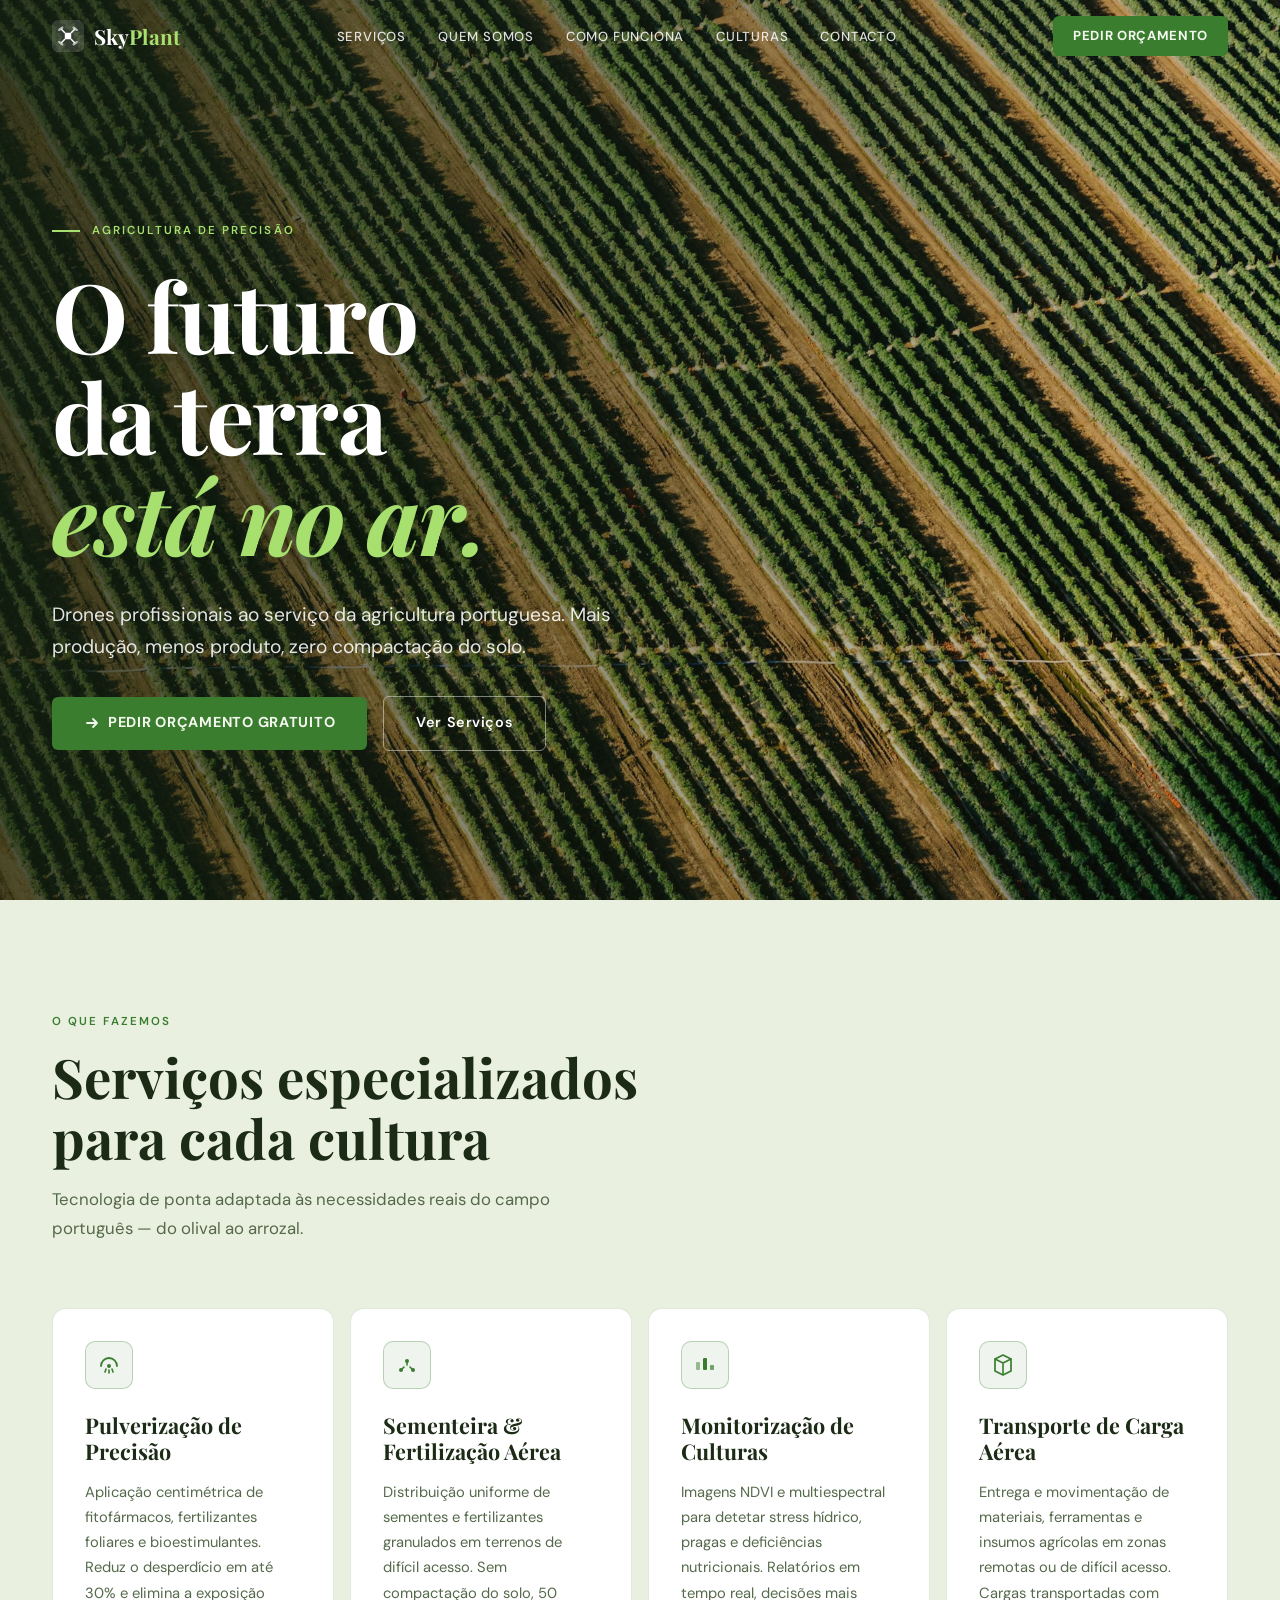
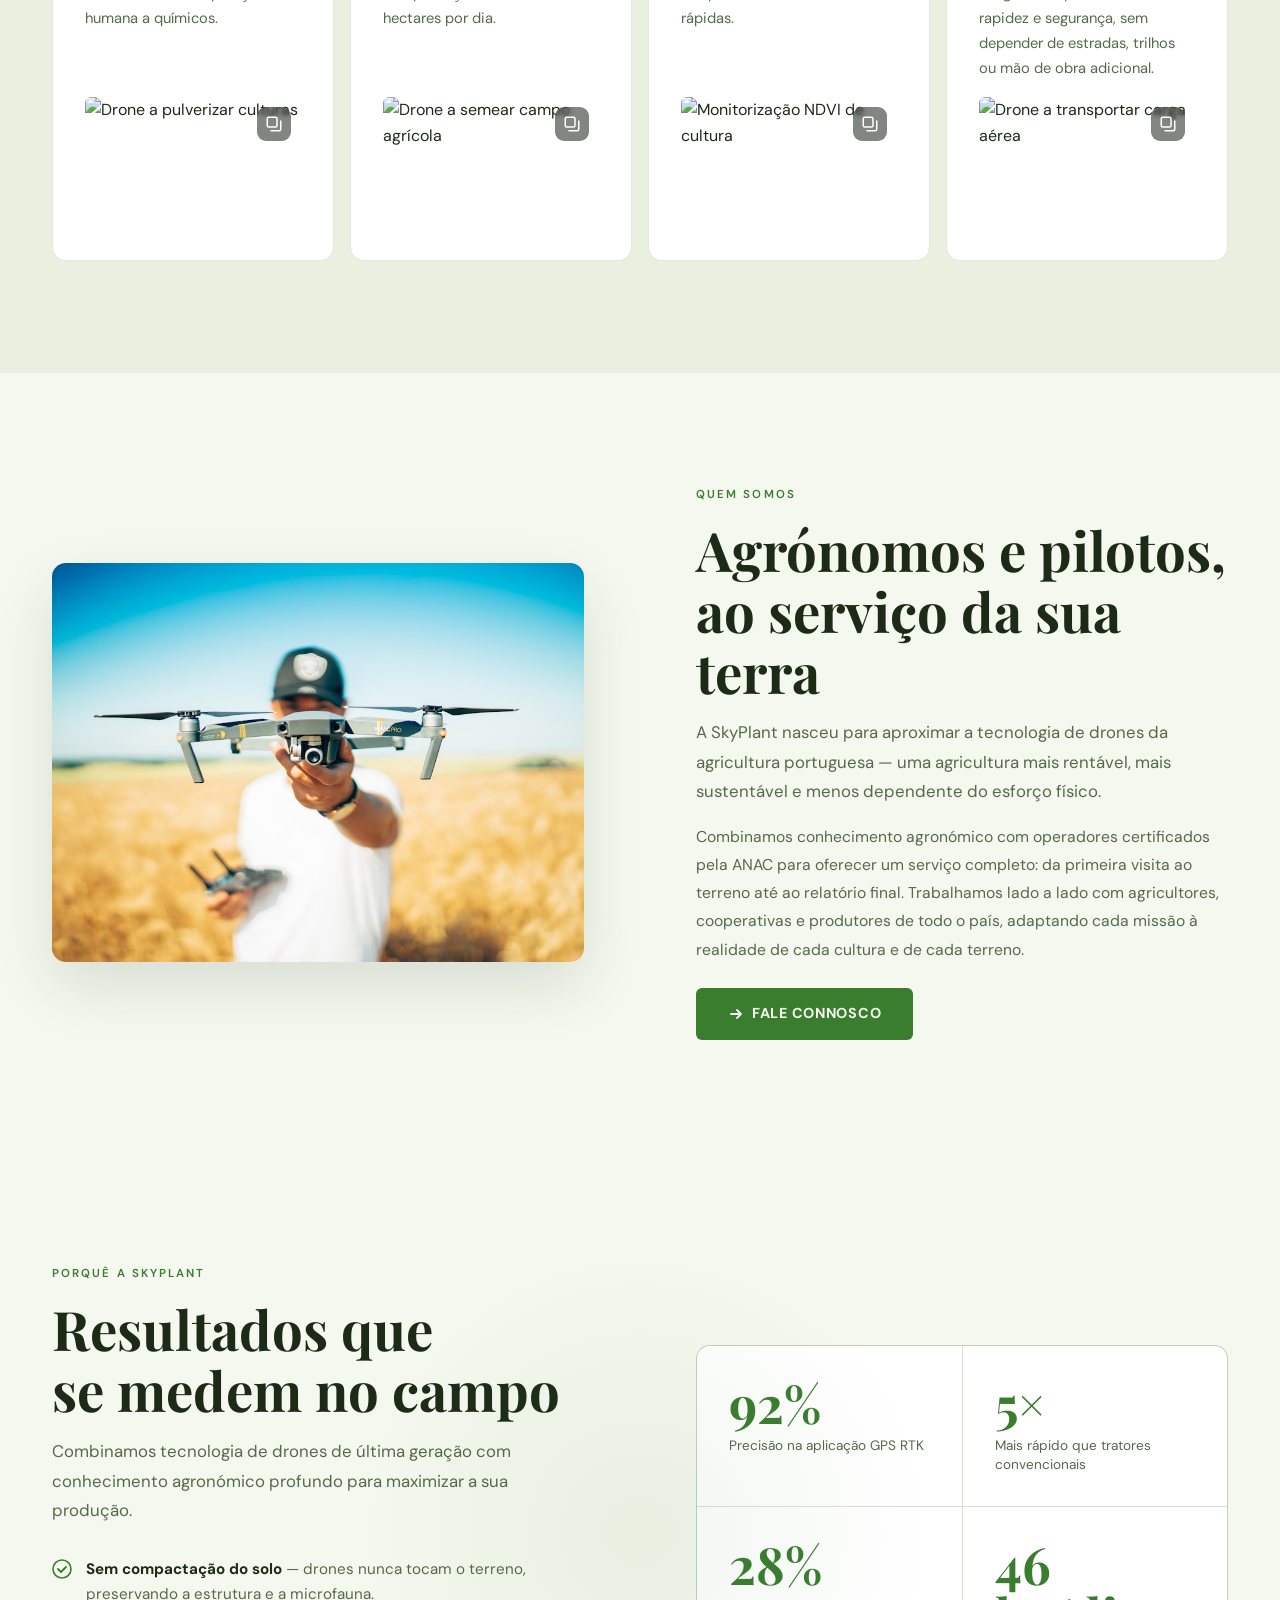
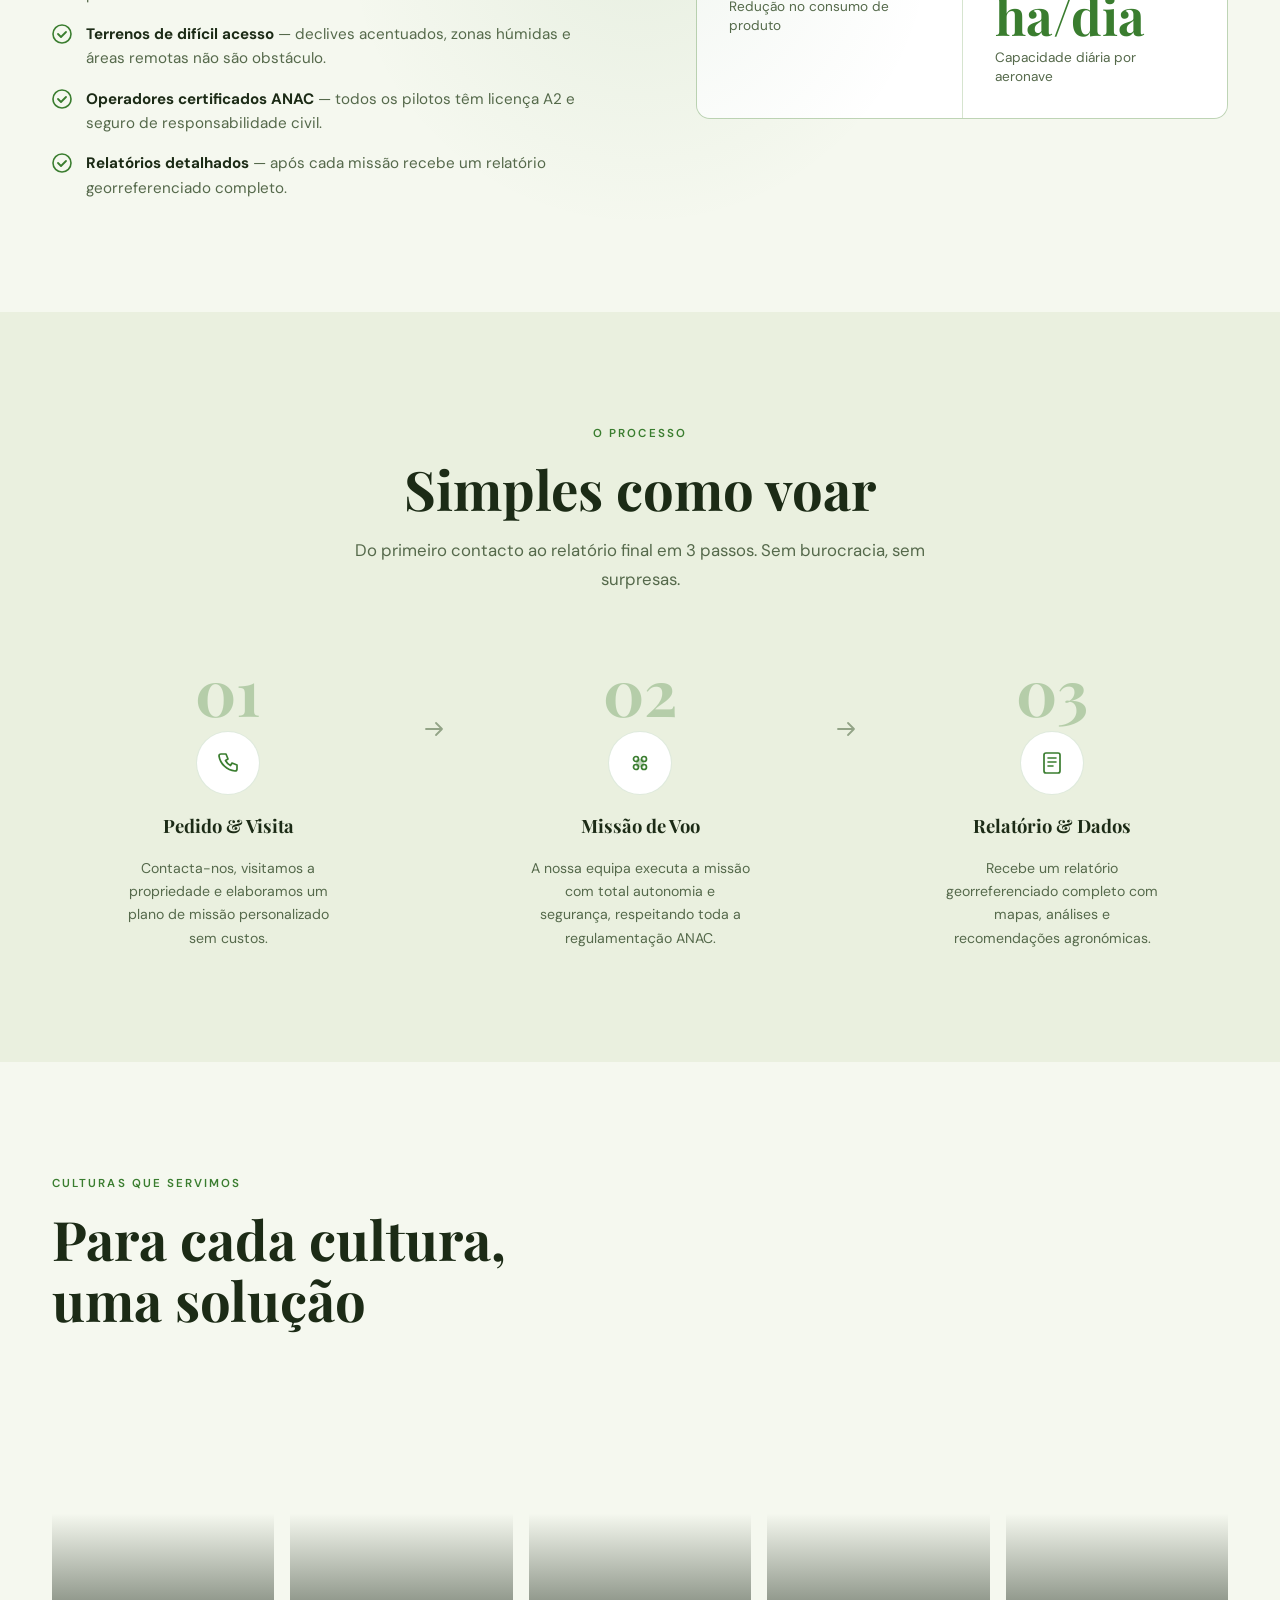
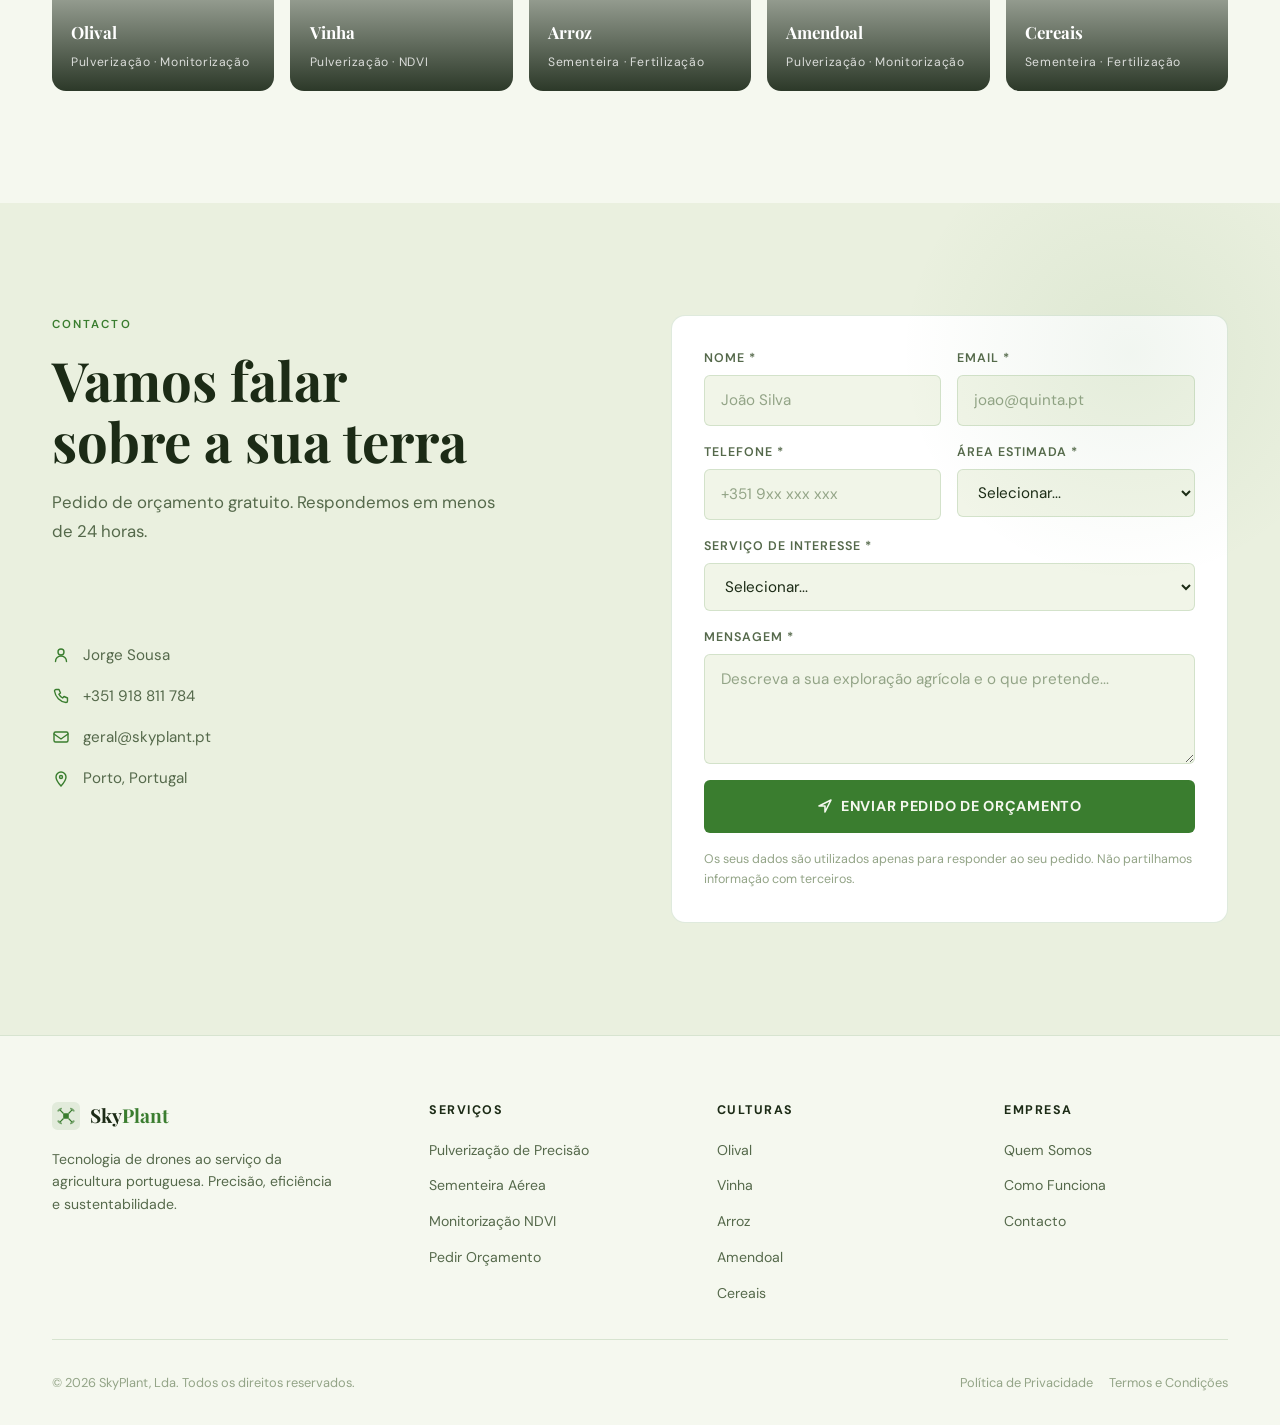
==== commit be68d2db: "Fix Quem Somos mobile layout and unify brand name as SkyPlant - Move About CSS above responsive medi" ====
--- a/index.html
+++ b/index.html
@@ -7,17 +7,17 @@
   <!-- ============================================================
        SEO / META — EDIT the canonical/og:url when you have a domain
        ============================================================ -->
-  <title>Sky Plant — Agricultura de Precisão com Drones em Portugal</title>
-  <meta name="description" content="Sky Plant — serviços profissionais de drones para agricultura: pulverização de precisão, sementeira e fertilização aérea, monitorização NDVI de culturas e transporte de carga aérea. Sediados no Porto, servimos todo o Portugal.">
+  <title>SkyPlant — Agricultura de Precisão com Drones em Portugal</title>
+  <meta name="description" content="SkyPlant — serviços profissionais de drones para agricultura: pulverização de precisão, sementeira e fertilização aérea, monitorização NDVI de culturas e transporte de carga aérea. Sediados no Porto, servimos todo o Portugal.">
   <meta name="keywords" content="drones agricultura, pulverização precisão, sementeira aérea, fertilização aérea, monitorização culturas, NDVI, transporte de carga aérea, agricultura de precisão, Porto, Portugal">
-  <meta name="author" content="Sky Plant, Lda.">
+  <meta name="author" content="SkyPlant, Lda.">
   <meta name="robots" content="index, follow">
   <meta name="theme-color" content="#3a7d2f">
   <link rel="canonical" href="https://brun95.github.io/drone-agro/">
 
   <!-- Open Graph (WhatsApp, Facebook, LinkedIn link previews) -->
-  <meta property="og:site_name" content="Sky Plant">
-  <meta property="og:title" content="Sky Plant — Agricultura de Precisão com Drones">
+  <meta property="og:site_name" content="SkyPlant">
+  <meta property="og:title" content="SkyPlant — Agricultura de Precisão com Drones">
   <meta property="og:description" content="Tecnologia de drones ao serviço da agricultura portuguesa: pulverização, sementeira, monitorização NDVI e transporte de carga aérea.">
   <meta property="og:image" content="https://images.unsplash.com/photo-1422651973727-50f085c0b26f?w=1200&h=630&fit=crop&q=80&auto=format">
   <meta property="og:url" content="https://brun95.github.io/drone-agro/">
@@ -26,7 +26,7 @@
 
   <!-- Twitter / X card -->
   <meta name="twitter:card" content="summary_large_image">
-  <meta name="twitter:title" content="Sky Plant — Agricultura de Precisão com Drones">
+  <meta name="twitter:title" content="SkyPlant — Agricultura de Precisão com Drones">
   <meta name="twitter:description" content="Drones profissionais ao serviço da agricultura portuguesa.">
   <meta name="twitter:image" content="https://images.unsplash.com/photo-1422651973727-50f085c0b26f?w=1200&h=630&fit=crop&q=80&auto=format">
 
@@ -46,7 +46,7 @@
   {
     "@context": "https://schema.org",
     "@type": "LocalBusiness",
-    "name": "Sky Plant",
+    "name": "SkyPlant",
     "description": "Serviços profissionais de drones para agricultura: pulverização de precisão, sementeira e fertilização aérea, monitorização NDVI de culturas e transporte de carga aérea.",
     "image": "https://images.unsplash.com/photo-1422651973727-50f085c0b26f?w=1200&h=630&fit=crop&q=80&auto=format",
     "url": "https://brun95.github.io/drone-agro/",
@@ -73,7 +73,7 @@
       <div class="nav__inner">
 
         <!-- Logo -->
-        <a href="#" class="nav__logo" aria-label="Sky Plant — Página inicial">
+        <a href="#" class="nav__logo" aria-label="SkyPlant — Página inicial">
           <!-- Inline SVG drone logo -->
           <svg viewBox="0 0 40 40" fill="none" xmlns="http://www.w3.org/2000/svg" aria-hidden="true">
             <rect width="40" height="40" rx="8" fill="currentColor" fill-opacity="0.14"/>
@@ -88,7 +88,7 @@
             <ellipse cx="29" cy="29" rx="4" ry="1.6" fill="currentColor" opacity="0.65" transform="rotate(-35 29 29)"/>
           </svg>
           <!-- EDIT: Company name -->
-          Sky<span>Plant</span>
+          <span class="logo-word">Sky<span>Plant</span></span>
         </a>
 
         <!-- Desktop nav links -->
@@ -327,7 +327,7 @@
         <!-- Image -->
         <div class="about__media reveal">
           <!-- REPLACE IMAGE: swap assets/about-team.jpg for your own team/field photo -->
-          <img src="assets/about-team.jpg" alt="Piloto da Sky Plant com drone agrícola no campo" loading="lazy" width="1000" height="750">
+          <img src="assets/about-team.jpg" alt="Piloto da SkyPlant com drone agrícola no campo" loading="lazy" width="1000" height="750">
         </div>
 
         <!-- Text -->
@@ -338,7 +338,7 @@
             <h2 class="section-title" id="about-heading">Agrónomos e pilotos,<br>ao serviço da sua terra</h2>
           </div>
           <!-- EDIT: About text -->
-          <p class="section-lead">A Sky Plant nasceu para aproximar a tecnologia de drones da agricultura portuguesa — uma agricultura mais rentável, mais sustentável e menos dependente do esforço físico.</p>
+          <p class="section-lead">A SkyPlant nasceu para aproximar a tecnologia de drones da agricultura portuguesa — uma agricultura mais rentável, mais sustentável e menos dependente do esforço físico.</p>
           <p class="about__text">
             Combinamos conhecimento agronómico com operadores certificados pela ANAC para
             oferecer um serviço completo: da primeira visita ao terreno até ao relatório final.
@@ -367,7 +367,7 @@
         <!-- Left: text + benefits -->
         <div class="stats__left">
           <div class="section-header reveal">
-            <span class="eyebrow">Porquê a Sky Plant</span>
+            <span class="eyebrow">Porquê a SkyPlant</span>
             <!-- EDIT: Section title -->
             <h2 class="section-title" id="stats-heading">Resultados que<br>se medem no campo</h2>
             <!-- EDIT: Section lead text -->
@@ -673,7 +673,7 @@
           <div class="testimonial-card__stars" aria-label="5 estrelas">★★★★★</div>
           <blockquote class="testimonial-card__quote">
             "Semeámos 200 hectares de arroz em 4 dias. Com meios convencionais teria demorado
-            duas semanas. A Sky Plant mudou completamente a gestão da nossa exploração."
+            duas semanas. A SkyPlant mudou completamente a gestão da nossa exploração."
           </blockquote>
           <div class="testimonial-card__footer">
             <div class="testimonial-card__avatar">
@@ -820,7 +820,7 @@
 
         <!-- Brand column -->
         <div class="footer__brand">
-          <a href="#" class="footer__logo" aria-label="Sky Plant — Início">
+          <a href="#" class="footer__logo" aria-label="SkyPlant — Início">
             <svg viewBox="0 0 40 40" fill="none" xmlns="http://www.w3.org/2000/svg" aria-hidden="true">
               <rect width="40" height="40" rx="8" fill="rgba(58,125,47,0.10)"/>
               <rect x="16" y="16" width="8" height="8" rx="1.5" fill="#3a7d2f"/>
@@ -833,23 +833,23 @@
               <ellipse cx="11" cy="29" rx="4" ry="1.6" fill="#3a7d2f" opacity="0.65" transform="rotate(35 11 29)"/>
               <ellipse cx="29" cy="29" rx="4" ry="1.6" fill="#3a7d2f" opacity="0.65" transform="rotate(-35 29 29)"/>
             </svg>
-            Sky<span>Plant</span>
+            <span class="logo-word">Sky<span>Plant</span></span>
           </a>
           <!-- EDIT: Footer tagline -->
           <p class="footer__tagline">Tecnologia de drones ao serviço da agricultura portuguesa. Precisão, eficiência e sustentabilidade.</p>
           <!-- Social icons hidden for now — uncomment and add real URLs to re-enable -->
           <!--
           <div class="footer__social" aria-label="Redes sociais">
-            <a href="#" aria-label="Instagram da Sky Plant">
+            <a href="#" aria-label="Instagram da SkyPlant">
               <svg viewBox="0 0 24 24" fill="none" aria-hidden="true"><rect x="2" y="2" width="20" height="20" rx="5" stroke="currentColor" stroke-width="1.6"/><circle cx="12" cy="12" r="4" stroke="currentColor" stroke-width="1.6"/><circle cx="17.5" cy="6.5" r="1" fill="currentColor"/></svg>
             </a>
-            <a href="#" aria-label="Facebook da Sky Plant">
+            <a href="#" aria-label="Facebook da SkyPlant">
               <svg viewBox="0 0 24 24" fill="none" aria-hidden="true"><path d="M18 2h-3a5 5 0 00-5 5v3H7v4h3v8h4v-8h3l1-4h-4V7a1 1 0 011-1h3V2z" stroke="currentColor" stroke-width="1.6" stroke-linecap="round" stroke-linejoin="round"/></svg>
             </a>
-            <a href="#" aria-label="LinkedIn da Sky Plant">
+            <a href="#" aria-label="LinkedIn da SkyPlant">
               <svg viewBox="0 0 24 24" fill="none" aria-hidden="true"><rect x="2" y="2" width="20" height="20" rx="4" stroke="currentColor" stroke-width="1.6"/><path d="M7 10v7M7 7v.01M11 17v-4a2 2 0 014 0v4M11 10v7" stroke="currentColor" stroke-width="1.6" stroke-linecap="round"/></svg>
             </a>
-            <a href="#" aria-label="YouTube da Sky Plant">
+            <a href="#" aria-label="YouTube da SkyPlant">
               <svg viewBox="0 0 24 24" fill="none" aria-hidden="true"><rect x="2" y="5" width="20" height="14" rx="4" stroke="currentColor" stroke-width="1.6"/><path d="M10 9l5 3-5 3V9z" stroke="currentColor" stroke-width="1.6" stroke-linecap="round" stroke-linejoin="round"/></svg>
             </a>
           </div>
@@ -895,7 +895,7 @@
       <!-- Bottom bar -->
       <div class="footer__bottom">
         <!-- EDIT: Change company legal name and year -->
-        <p class="footer__copy">© 2026 Sky Plant, Lda. Todos os direitos reservados.</p>
+        <p class="footer__copy">© 2026 SkyPlant, Lda. Todos os direitos reservados.</p>
         <nav class="footer__legal" aria-label="Links legais">
           <a href="politica-de-privacidade.html">Política de Privacidade</a>
           <a href="termos-e-condicoes.html">Termos e Condições</a>
--- a/css/style.css
+++ b/css/style.css
@@ -195,14 +195,14 @@
   color: #fff;               /* logo mark uses currentColor — see index.html */
 }
 
-.nav__logo span {
+.nav__logo .logo-word span {
   color: #a7e06f;            /* bright leaf-green pops over the dark hero */
 }
 
 /* Once scrolled onto the light page, the nav bar flips to dark ink */
 .nav.scrolled .nav__logo,
 .nav.scrolled .nav__logo svg { color: var(--clr-text); }
-.nav.scrolled .nav__logo span { color: var(--clr-accent); }
+.nav.scrolled .nav__logo .logo-word span { color: var(--clr-accent); }
 .nav.scrolled .nav__links a { color: var(--clr-text-muted); }
 .nav.scrolled .nav__links a:hover { color: var(--clr-text); }
 .nav.scrolled .nav__hamburger span { background: var(--clr-text); }
@@ -1187,7 +1187,7 @@
 }
 
 .footer__logo svg { width: 28px; height: 28px; }
-.footer__logo span { color: var(--clr-accent); }
+.footer__logo .logo-word span { color: var(--clr-accent); }
 
 .footer__tagline {
   font-size: 0.88rem;
@@ -1271,6 +1271,53 @@
 .footer__legal a:hover { color: var(--clr-text-muted); }
 
 /* ----------------------------------------------------------
+   ABOUT / QUEM SOMOS
+   ---------------------------------------------------------- */
+.about {
+  padding: var(--space-xl) 0;
+  background: var(--clr-bg);
+}
+
+.about__layout {
+  display: grid;
+  grid-template-columns: 1fr 1fr;
+  gap: var(--space-xl);
+  align-items: center;
+}
+
+.about__media {
+  border-radius: var(--radius-lg);
+  overflow: hidden;
+  box-shadow: 0 24px 60px rgba(20, 40, 15, 0.12);
+}
+
+.about__media img {
+  width: 100%;
+  height: 100%;
+  object-fit: cover;
+  aspect-ratio: 4 / 3;
+}
+
+.about__content {
+  display: flex;
+  flex-direction: column;
+  gap: var(--space-sm);
+}
+
+.about__content .section-header { margin-bottom: 0; }
+
+.about__text {
+  font-size: 0.98rem;
+  color: var(--clr-text-muted);
+  line-height: 1.8;
+}
+
+.about__content .btn-primary {
+  align-self: flex-start;
+  margin-top: var(--space-xs);
+}
+
+/* ----------------------------------------------------------
    RESPONSIVE — TABLET (≤ 1024px)
    ---------------------------------------------------------- */
 @media (max-width: 1024px) {
@@ -1331,6 +1378,10 @@
 
   .services__grid { grid-template-columns: 1fr; max-width: 100%; }
 
+  .about__layout { gap: var(--space-md); }
+  .about__media img { aspect-ratio: 16 / 10; }
+  .about__content .btn-primary { align-self: stretch; justify-content: center; }
+
   .stats__numbers { grid-template-columns: 1fr 1fr; }
 
   .cultures__grid { grid-template-columns: repeat(2, 1fr); }
@@ -1346,53 +1397,6 @@
   .footer__main { grid-template-columns: 1fr; gap: var(--space-md); }
 
   .footer__bottom { flex-direction: column; align-items: flex-start; }
-}
-
-/* ----------------------------------------------------------
-   ABOUT / QUEM SOMOS
-   ---------------------------------------------------------- */
-.about {
-  padding: var(--space-xl) 0;
-  background: var(--clr-bg);
-}
-
-.about__layout {
-  display: grid;
-  grid-template-columns: 1fr 1fr;
-  gap: var(--space-xl);
-  align-items: center;
-}
-
-.about__media {
-  border-radius: var(--radius-lg);
-  overflow: hidden;
-  box-shadow: 0 24px 60px rgba(20, 40, 15, 0.12);
-}
-
-.about__media img {
-  width: 100%;
-  height: 100%;
-  object-fit: cover;
-  aspect-ratio: 4 / 3;
-}
-
-.about__content {
-  display: flex;
-  flex-direction: column;
-  gap: var(--space-sm);
-}
-
-.about__content .section-header { margin-bottom: 0; }
-
-.about__text {
-  font-size: 0.98rem;
-  color: var(--clr-text-muted);
-  line-height: 1.8;
-}
-
-.about__content .btn-primary {
-  align-self: flex-start;
-  margin-top: var(--space-xs);
 }
 
 /* ----------------------------------------------------------
@@ -1416,7 +1420,7 @@
 
 .legal-page .nav__logo,
 .legal-page .nav__logo svg { color: var(--clr-text); }
-.legal-page .nav__logo span { color: var(--clr-accent); }
+.legal-page .nav__logo .logo-word span { color: var(--clr-accent); }
 .legal-page .nav__links a { color: var(--clr-text-muted); }
 .legal-page .nav__links a:hover { color: var(--clr-text); }
 .legal-page .nav__hamburger span { background: var(--clr-text); }
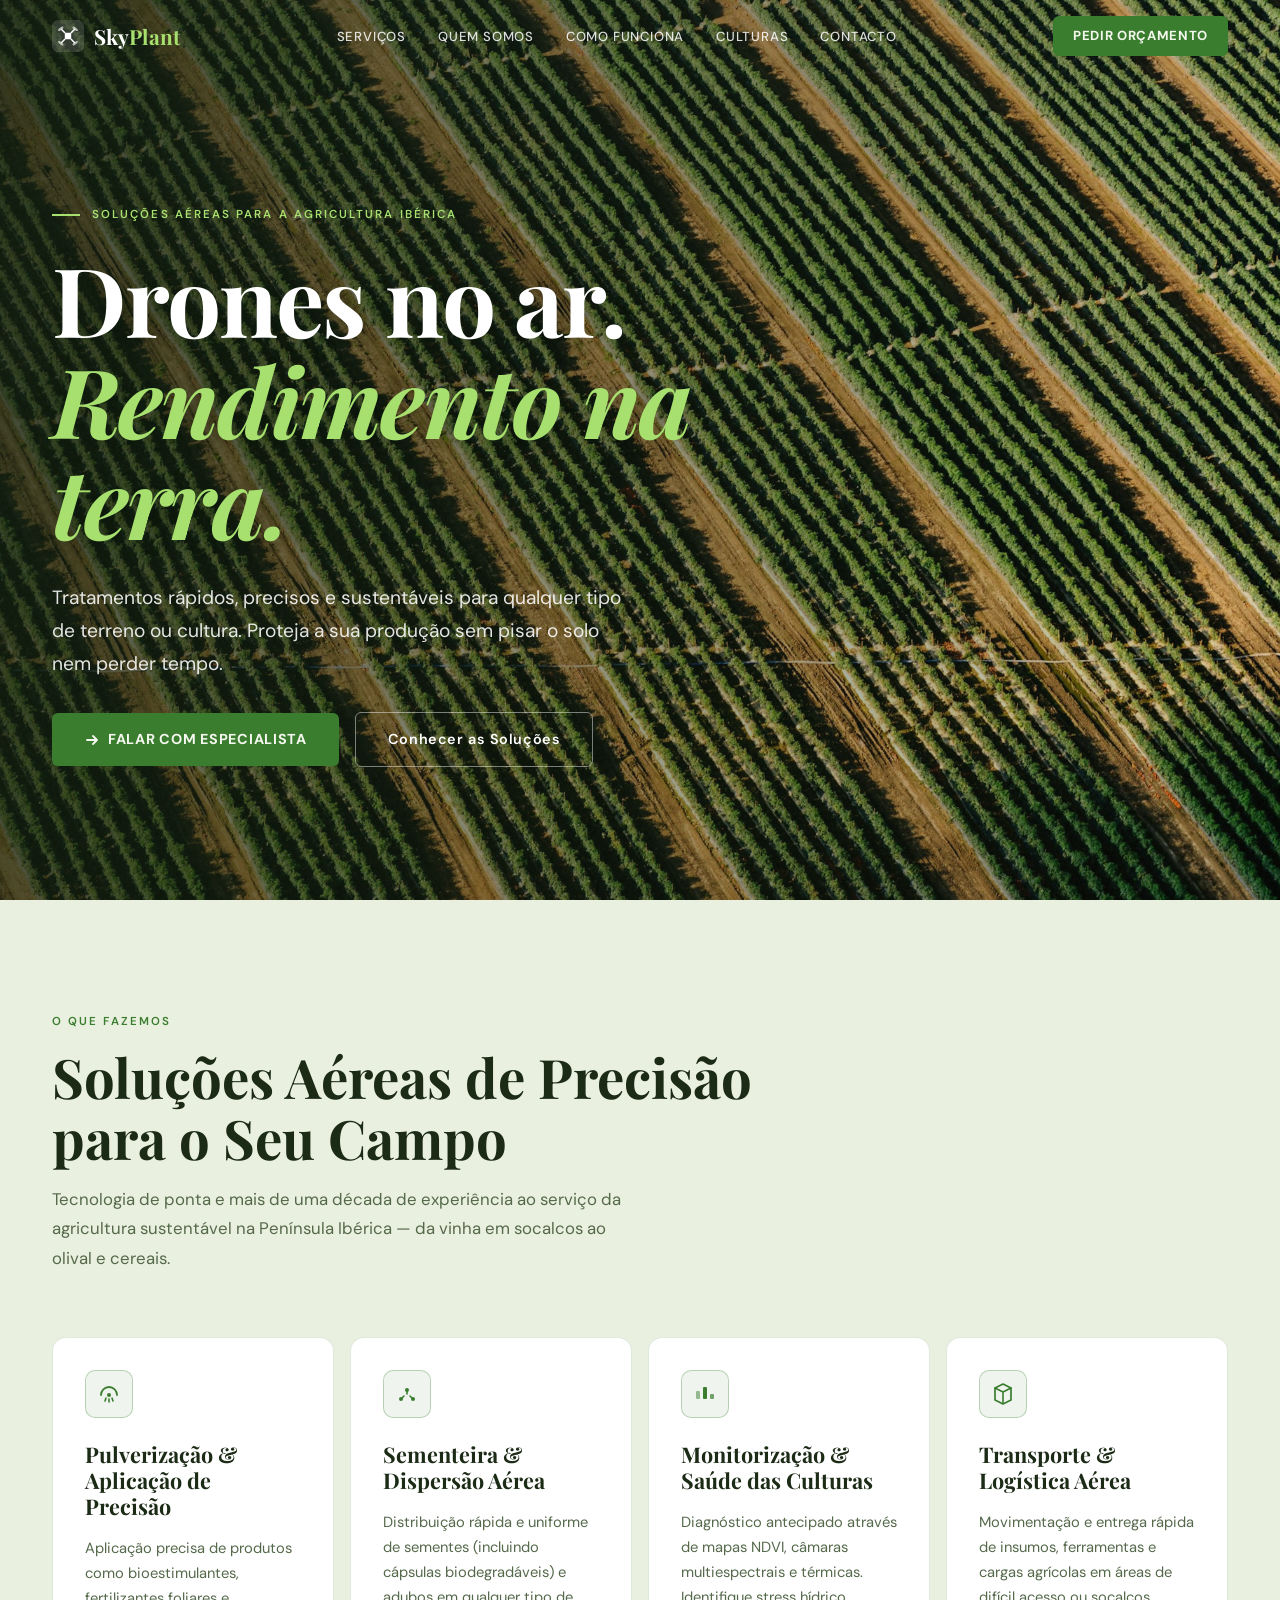
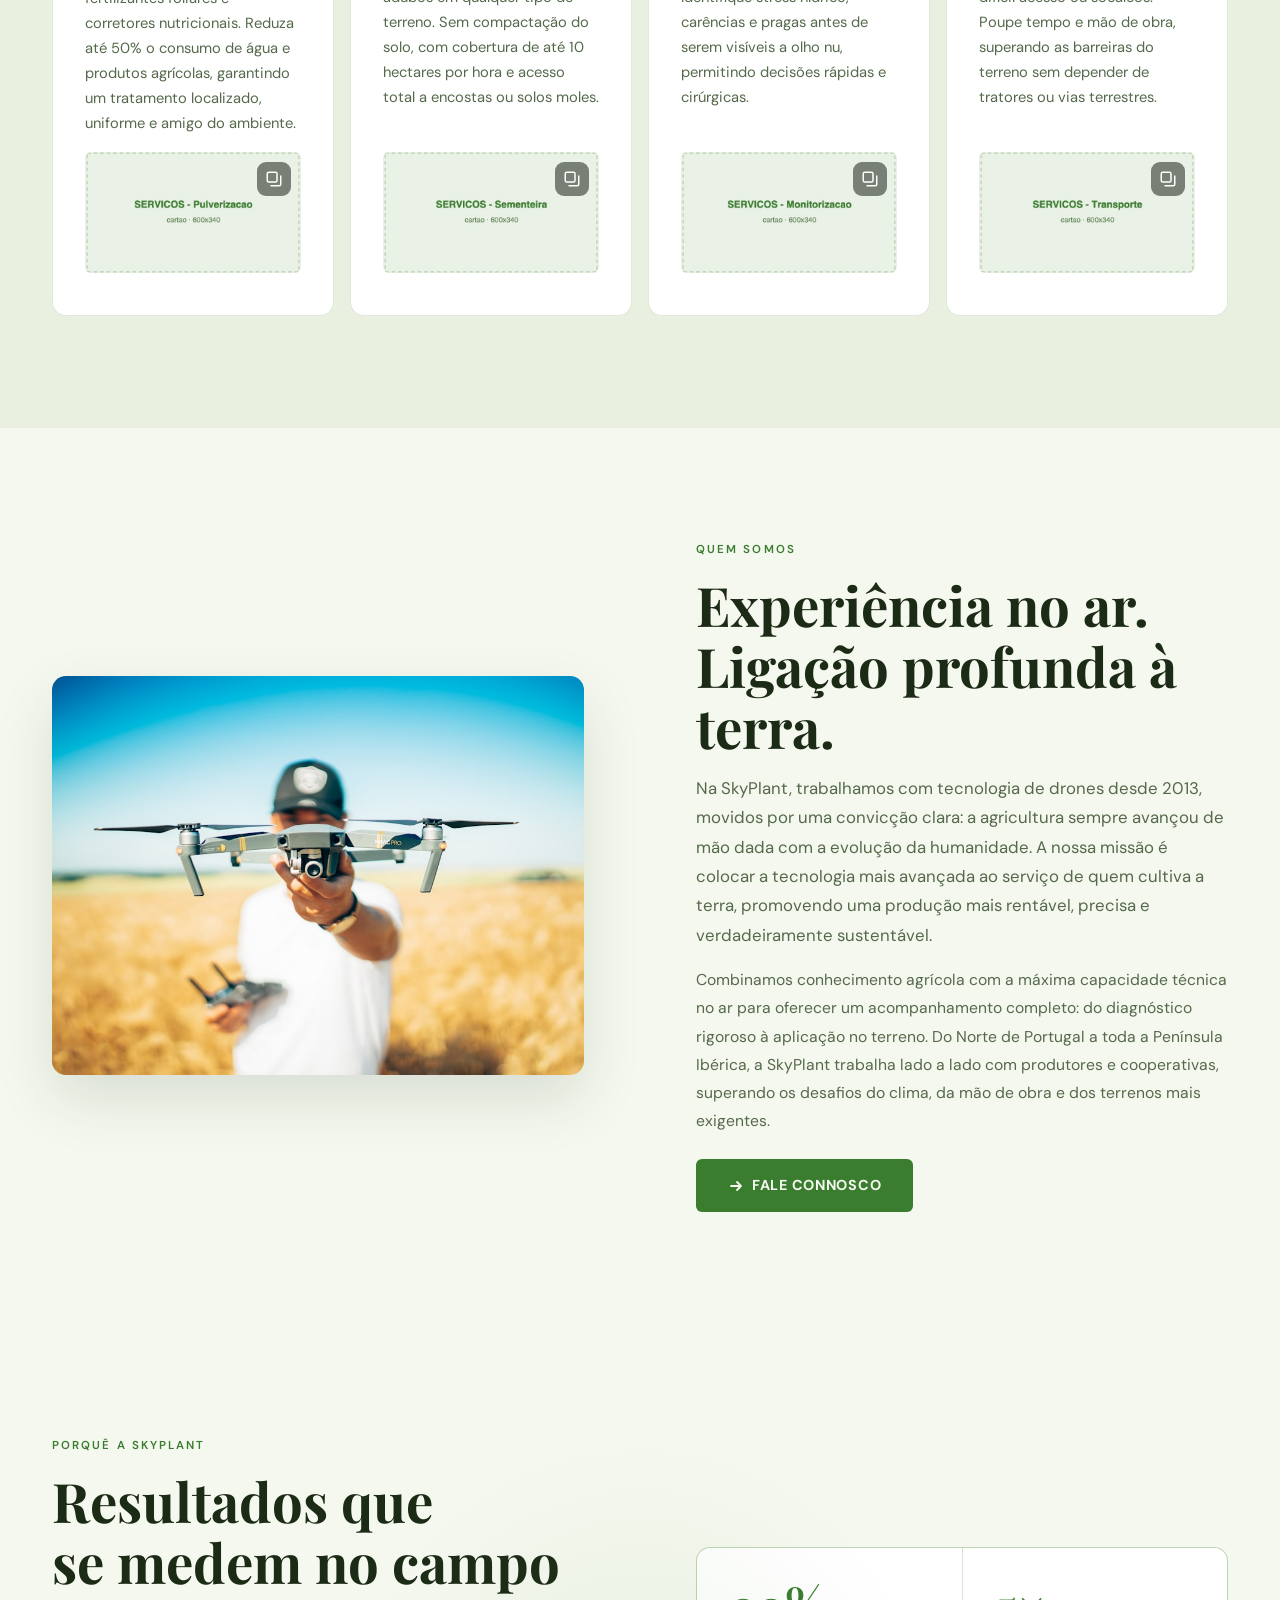
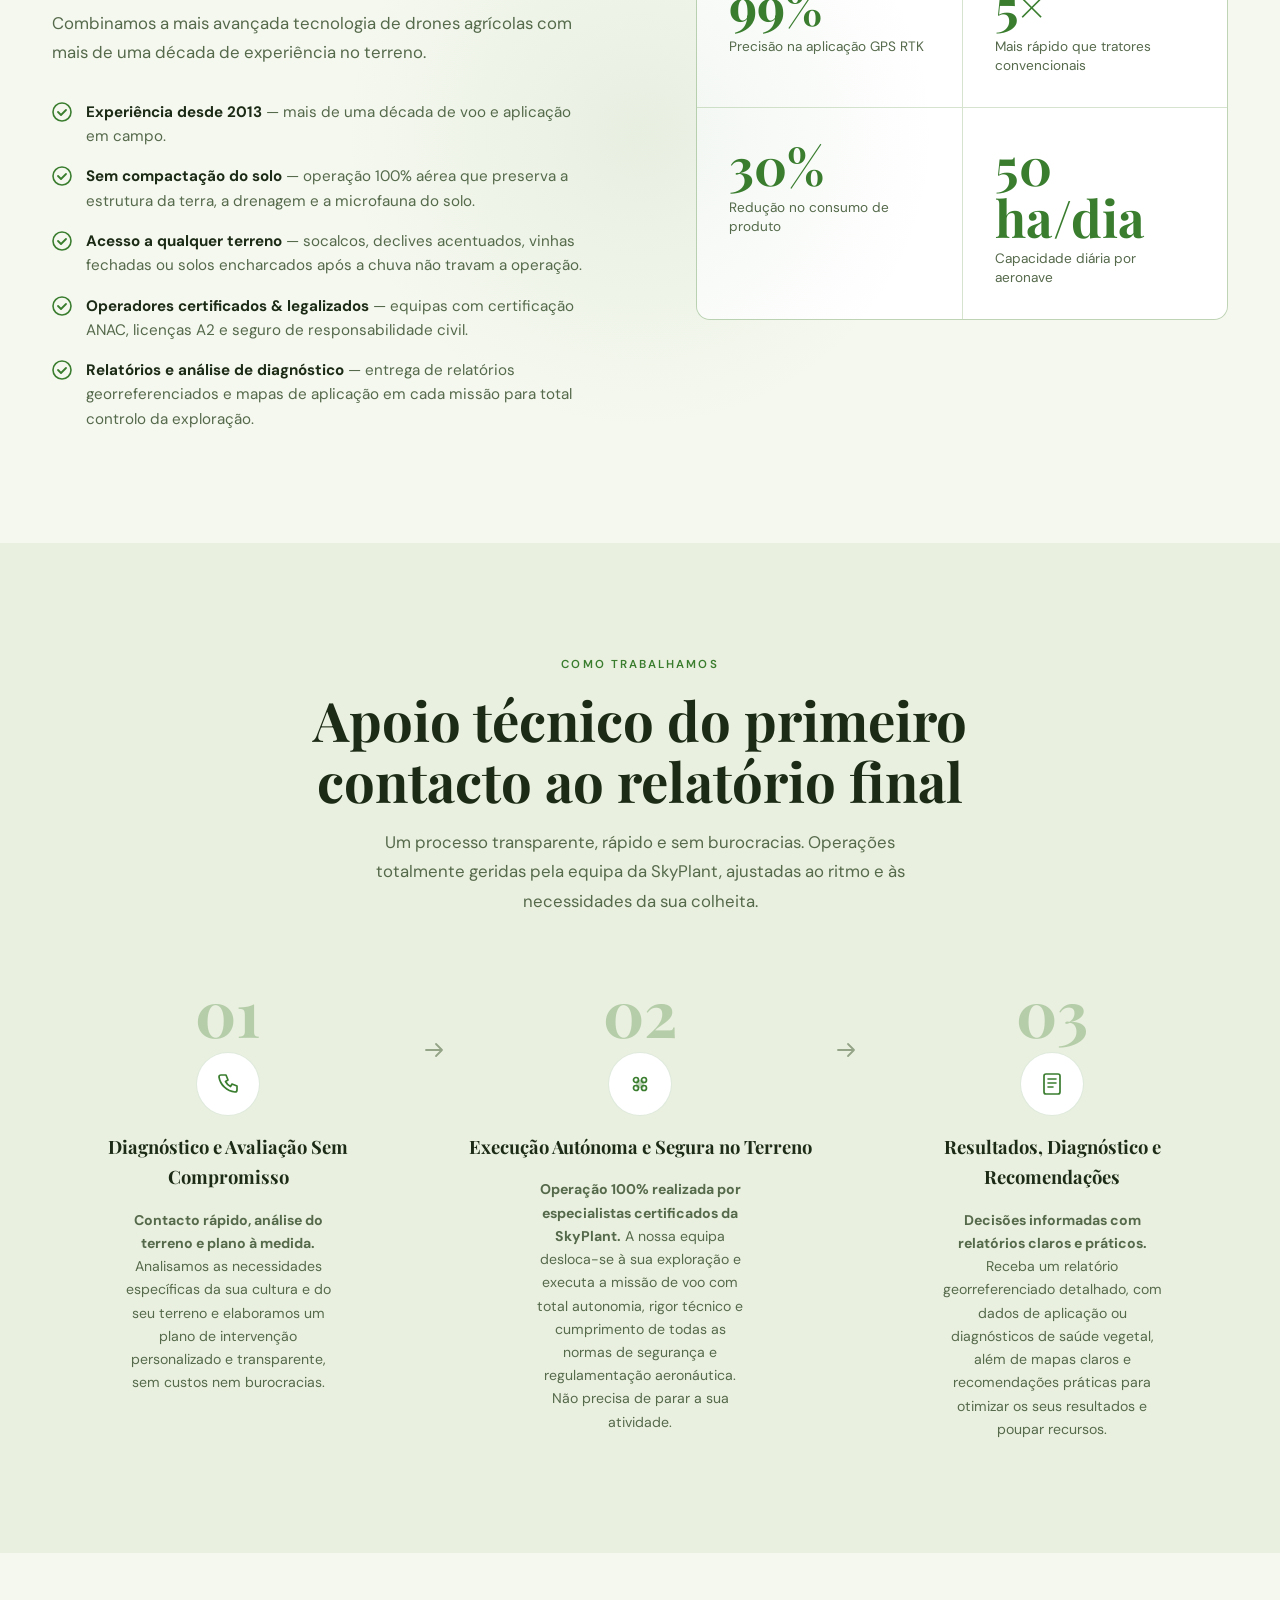
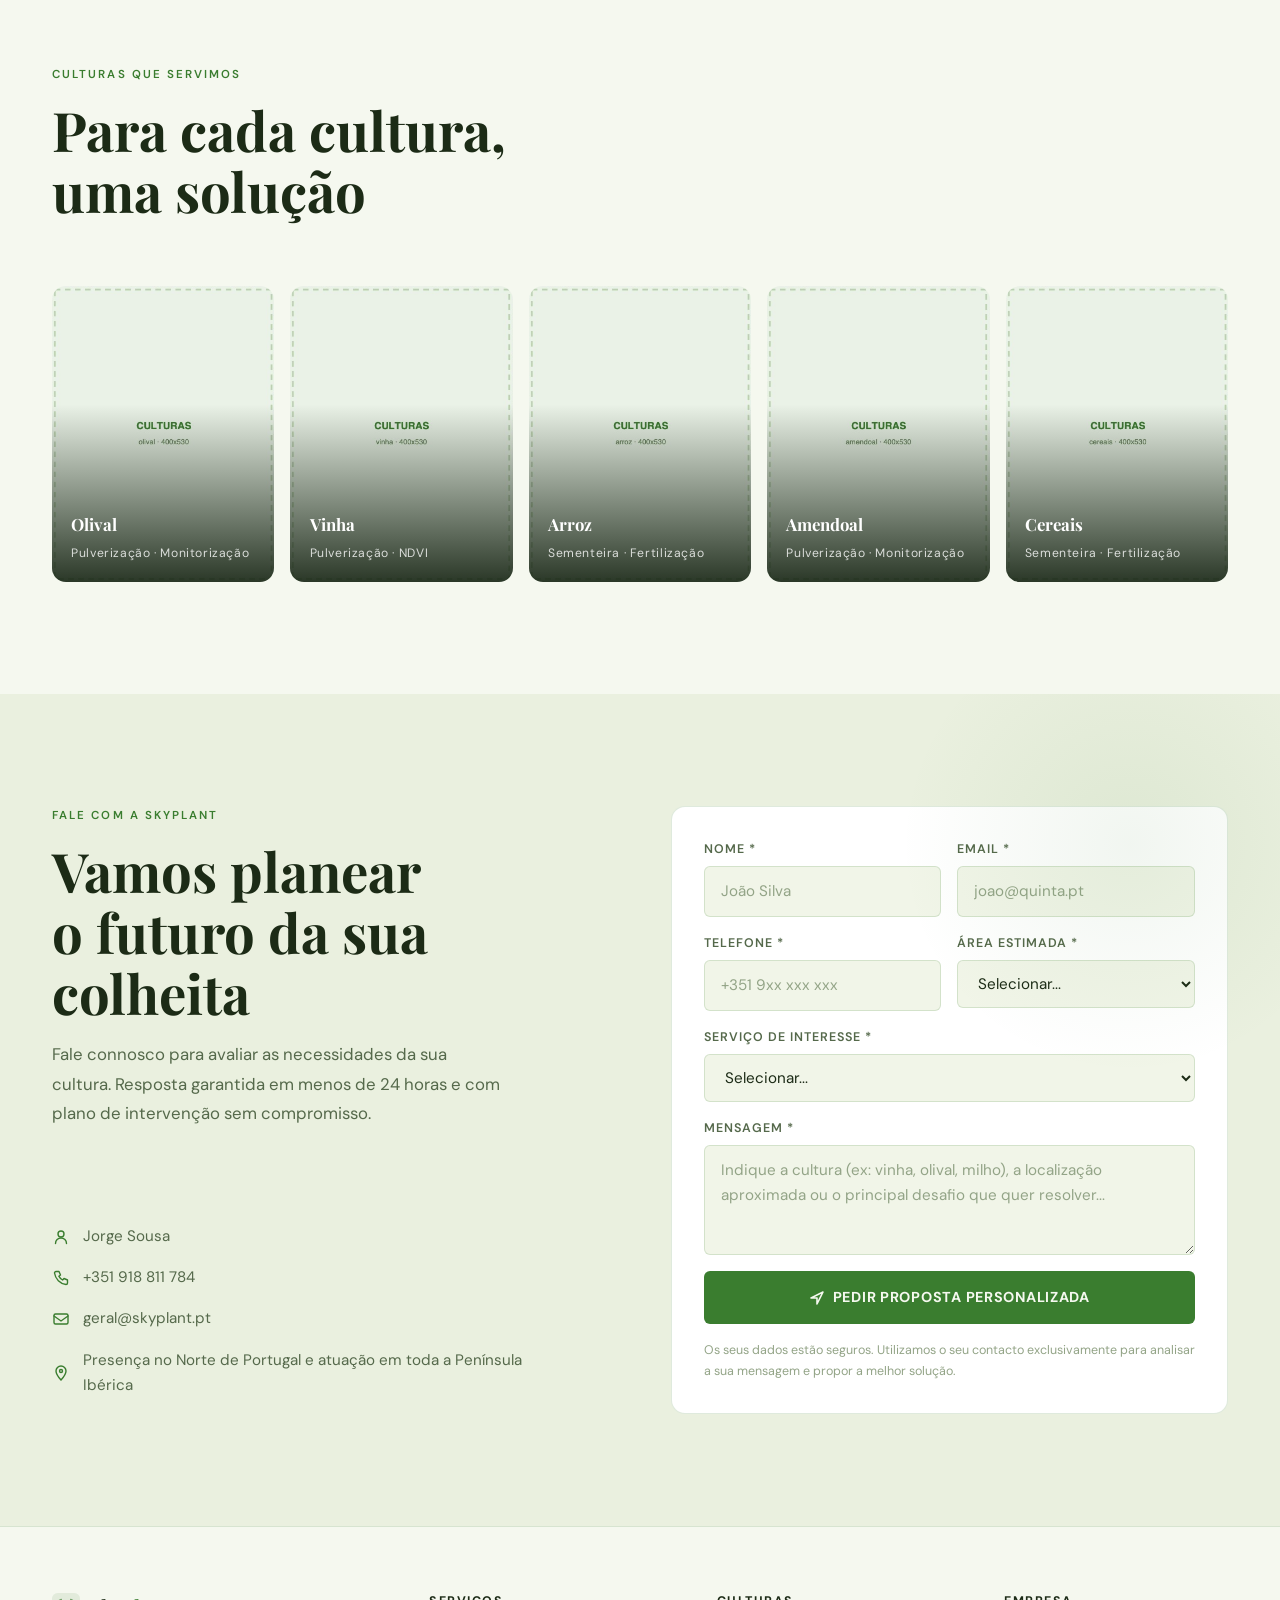
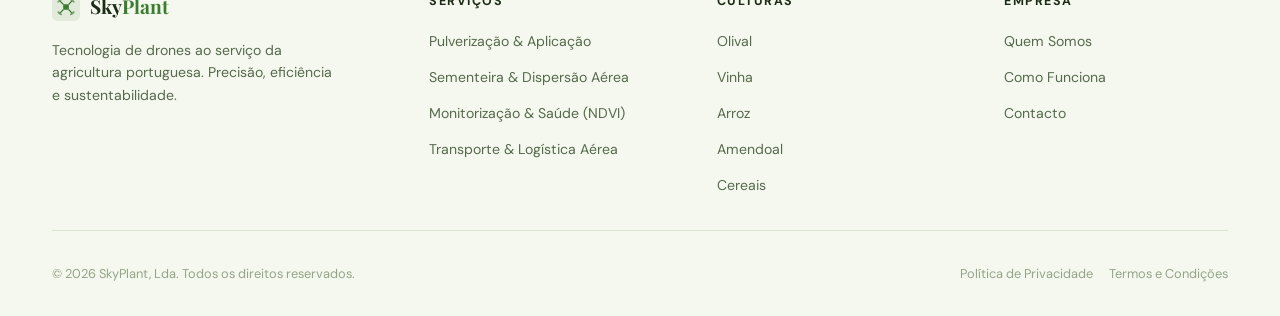
==== commit 647c2306: "final version" ====
--- a/index.html
+++ b/index.html
@@ -7,9 +7,9 @@
   <!-- ============================================================
        SEO / META — EDIT the canonical/og:url when you have a domain
        ============================================================ -->
-  <title>SkyPlant — Agricultura de Precisão com Drones em Portugal</title>
-  <meta name="description" content="SkyPlant — serviços profissionais de drones para agricultura: pulverização de precisão, sementeira e fertilização aérea, monitorização NDVI de culturas e transporte de carga aérea. Sediados no Porto, servimos todo o Portugal.">
-  <meta name="keywords" content="drones agricultura, pulverização precisão, sementeira aérea, fertilização aérea, monitorização culturas, NDVI, transporte de carga aérea, agricultura de precisão, Porto, Portugal">
+  <title>SkyPlant — Drones para Agricultura de Precisão | Portugal e Península Ibérica</title>
+  <meta name="description" content="SkyPlant — soluções aéreas de precisão para a agricultura desde 2013: pulverização e aplicação de precisão, sementeira e dispersão aérea, monitorização e saúde das culturas (NDVI) e transporte e logística aérea. Sediados no Norte de Portugal, servimos toda a Península Ibérica.">
+  <meta name="keywords" content="drones agricultura, drones agrícolas, pulverização precisão, aplicação de precisão, sementeira aérea, dispersão aérea, monitorização culturas, NDVI, saúde das culturas, transporte carga aérea, logística aérea, agricultura de precisão, agricultura sustentável, socalcos, Norte de Portugal, Portugal, Península Ibérica, Espanha">
   <meta name="author" content="SkyPlant, Lda.">
   <meta name="robots" content="index, follow">
   <meta name="theme-color" content="#3a7d2f">
@@ -17,18 +17,18 @@
 
   <!-- Open Graph (WhatsApp, Facebook, LinkedIn link previews) -->
   <meta property="og:site_name" content="SkyPlant">
-  <meta property="og:title" content="SkyPlant — Agricultura de Precisão com Drones">
-  <meta property="og:description" content="Tecnologia de drones ao serviço da agricultura portuguesa: pulverização, sementeira, monitorização NDVI e transporte de carga aérea.">
-  <meta property="og:image" content="https://images.unsplash.com/photo-1422651973727-50f085c0b26f?w=1200&h=630&fit=crop&q=80&auto=format">
+  <meta property="og:title" content="SkyPlant — Drones para Agricultura de Precisão">
+  <meta property="og:description" content="Soluções aéreas de precisão desde 2013: pulverização e aplicação, sementeira e dispersão aérea, monitorização e saúde das culturas (NDVI) e logística aérea. Norte de Portugal e toda a Península Ibérica.">
+  <meta property="og:image" content="https://brun95.github.io/drone-agro/assets/share/og-cover.jpg">
   <meta property="og:url" content="https://brun95.github.io/drone-agro/">
   <meta property="og:type" content="website">
   <meta property="og:locale" content="pt_PT">
 
   <!-- Twitter / X card -->
   <meta name="twitter:card" content="summary_large_image">
-  <meta name="twitter:title" content="SkyPlant — Agricultura de Precisão com Drones">
-  <meta name="twitter:description" content="Drones profissionais ao serviço da agricultura portuguesa.">
-  <meta name="twitter:image" content="https://images.unsplash.com/photo-1422651973727-50f085c0b26f?w=1200&h=630&fit=crop&q=80&auto=format">
+  <meta name="twitter:title" content="SkyPlant — Drones para Agricultura de Precisão">
+  <meta name="twitter:description" content="Soluções aéreas de precisão desde 2013. Norte de Portugal e toda a Península Ibérica.">
+  <meta name="twitter:image" content="https://brun95.github.io/drone-agro/assets/share/og-cover.jpg">
 
   <!-- Favicon (SVG inline — works on all modern browsers) -->
   <link rel="icon" type="image/svg+xml" href="assets/favicon.svg">
@@ -47,17 +47,33 @@
     "@context": "https://schema.org",
     "@type": "LocalBusiness",
     "name": "SkyPlant",
-    "description": "Serviços profissionais de drones para agricultura: pulverização de precisão, sementeira e fertilização aérea, monitorização NDVI de culturas e transporte de carga aérea.",
-    "image": "https://images.unsplash.com/photo-1422651973727-50f085c0b26f?w=1200&h=630&fit=crop&q=80&auto=format",
+    "description": "Soluções aéreas de precisão para a agricultura desde 2013: pulverização e aplicação de precisão, sementeira e dispersão aérea, monitorização e saúde das culturas (NDVI) e transporte e logística aérea. Sediados no Norte de Portugal, servimos toda a Península Ibérica.",
+    "image": "https://brun95.github.io/drone-agro/assets/share/og-cover.jpg",
     "url": "https://brun95.github.io/drone-agro/",
     "telephone": "+351918811784",
     "email": "geral@skyplant.pt",
+    "foundingDate": "2013",
     "address": {
       "@type": "PostalAddress",
       "addressLocality": "Porto",
+      "addressRegion": "Norte",
       "addressCountry": "PT"
     },
-    "areaServed": "Portugal",
+    "areaServed": [
+      { "@type": "Country", "name": "Portugal" },
+      { "@type": "Country", "name": "Espanha" },
+      { "@type": "Place", "name": "Península Ibérica" }
+    ],
+    "hasOfferCatalog": {
+      "@type": "OfferCatalog",
+      "name": "Serviços de drones agrícolas",
+      "itemListElement": [
+        { "@type": "Offer", "itemOffered": { "@type": "Service", "name": "Pulverização & Aplicação de Precisão" } },
+        { "@type": "Offer", "itemOffered": { "@type": "Service", "name": "Sementeira & Dispersão Aérea" } },
+        { "@type": "Offer", "itemOffered": { "@type": "Service", "name": "Monitorização & Saúde das Culturas (NDVI)" } },
+        { "@type": "Offer", "itemOffered": { "@type": "Service", "name": "Transporte & Logística Aérea" } }
+      ]
+    },
     "founder": { "@type": "Person", "name": "Jorge Sousa" }
   }
   </script>
@@ -133,7 +149,7 @@
     <!-- REPLACE IMAGE: Change the URL in background-image (in the style attribute below)
          to your hero photo. Ideal: aerial shot of Portuguese farmland, min 1920×1080px.
          You can also set it in css/style.css under .hero__bg { background-image: ... } -->
-    <div class="hero__bg" style="background-image: url('assets/hero-vineyard.jpg');" aria-hidden="true"></div>
+    <div class="hero__bg" style="background-image: url('assets/hero/hero-vineyard.jpg');" aria-hidden="true"></div>
     <div class="hero__overlay" aria-hidden="true"></div>
     <div class="hero__grain" aria-hidden="true"></div>
 
@@ -142,18 +158,18 @@
 
         <div class="hero__eyebrow reveal">
           <!-- EDIT: Short eyebrow label above the title -->
-          <span class="eyebrow">Agricultura de Precisão</span>
+          <span class="eyebrow">Soluções Aéreas para a Agricultura Ibérica</span>
         </div>
 
         <!-- EDIT: Main hero headline. Use <em> for italic accent on any word. -->
         <h1 class="hero__title reveal reveal-delay-1">
-          O futuro<br>da terra<br><em>está no ar.</em>
+          Drones no ar.<br><em>Rendimento na terra.</em>
         </h1>
 
         <!-- EDIT: Hero subtitle / description -->
         <p class="hero__sub reveal reveal-delay-2">
-          Drones profissionais ao serviço da agricultura portuguesa.
-          Mais produção, menos produto, zero compactação do solo.
+          Tratamentos rápidos, precisos e sustentáveis para qualquer tipo de terreno
+          ou cultura. Proteja a sua produção sem pisar o solo nem perder tempo.
         </p>
 
         <!-- EDIT: CTA button labels and links -->
@@ -161,10 +177,10 @@
           <a href="#contacto" class="btn-primary">
             <!-- Arrow icon -->
             <svg width="16" height="16" viewBox="0 0 16 16" fill="none" aria-hidden="true"><path d="M3 8h10M9 4l4 4-4 4" stroke="currentColor" stroke-width="1.8" stroke-linecap="round" stroke-linejoin="round"/></svg>
-            Pedir Orçamento Gratuito
+            Falar com Especialista
           </a>
           <a href="#servicos" class="btn-secondary">
-            Ver Serviços
+            Conhecer as Soluções
           </a>
         </div>
 
@@ -184,9 +200,9 @@
       <div class="section-header reveal">
         <span class="eyebrow">O que fazemos</span>
         <!-- EDIT: Section title -->
-        <h2 class="section-title" id="services-heading">Serviços especializados<br>para cada cultura</h2>
+        <h2 class="section-title" id="services-heading">Soluções Aéreas de Precisão<br>para o Seu Campo</h2>
         <!-- EDIT: Section lead text -->
-        <p class="section-lead">Tecnologia de ponta adaptada às necessidades reais do campo português — do olival ao arrozal.</p>
+        <p class="section-lead">Tecnologia de ponta e mais de uma década de experiência ao serviço da agricultura sustentável na Península Ibérica — da vinha em socalcos ao olival e cereais.</p>
       </div>
 
       <div class="services__grid">
@@ -195,8 +211,8 @@
         <!-- EDIT: Change title, description, and image for this service card -->
         <!-- data-gallery: pipe-separated image URLs shown in the lightbox. Swap these for real photos. -->
         <article class="service-card reveal reveal-delay-1" role="button" tabindex="0"
-          aria-label="Ver portfólio: Pulverização de Precisão"
-          data-gallery="https://picsum.photos/seed/skyplant-spray-1/1200/800|https://picsum.photos/seed/skyplant-spray-2/1200/800|https://picsum.photos/seed/skyplant-spray-3/1200/800|https://picsum.photos/seed/skyplant-spray-4/1200/800">
+          aria-label="Ver portfólio: Pulverização & Aplicação de Precisão"
+          data-gallery="assets/servicos/pulverizacao/galeria-1.jpg|assets/servicos/pulverizacao/galeria-2.jpg|assets/servicos/pulverizacao/galeria-3.jpg|assets/servicos/pulverizacao/galeria-4.jpg">
           <div class="service-card__icon" aria-hidden="true">
             <!-- Spray / droplets icon -->
             <svg viewBox="0 0 26 26" fill="none" xmlns="http://www.w3.org/2000/svg">
@@ -206,16 +222,17 @@
             </svg>
           </div>
           <!-- EDIT: Service name -->
-          <h3 class="service-card__title">Pulverização de Precisão</h3>
+          <h3 class="service-card__title">Pulverização &amp; Aplicação de Precisão</h3>
           <!-- EDIT: Service description -->
           <p class="service-card__desc">
-            Aplicação centimétrica de fitofármacos, fertilizantes foliares e bioestimulantes.
-            Reduz o desperdício em até 30% e elimina a exposição humana a químicos.
+            Aplicação precisa de produtos como bioestimulantes, fertilizantes foliares e
+            corretores nutricionais. Reduza até 50% o consumo de água e produtos agrícolas,
+            garantindo um tratamento localizado, uniforme e amigo do ambiente.
           </p>
           <!-- REPLACE IMAGE: Change the src URL below to your own service photo -->
           <div class="service-card__image">
             <img
-              src="https://picsum.photos/seed/drone-spray-crop/600/340"
+              src="assets/servicos/pulverizacao/card.jpg"
               alt="Drone a pulverizar culturas"
               loading="lazy"
               width="600" height="340"
@@ -226,8 +243,8 @@
         <!-- SERVICE 2 -->
         <!-- EDIT: Change title, description, and image for this service card -->
         <article class="service-card reveal reveal-delay-2" role="button" tabindex="0"
-          aria-label="Ver portfólio: Sementeira & Fertilização Aérea"
-          data-gallery="https://picsum.photos/seed/skyplant-seed-1/1200/800|https://picsum.photos/seed/skyplant-seed-2/1200/800|https://picsum.photos/seed/skyplant-seed-3/1200/800|https://picsum.photos/seed/skyplant-seed-4/1200/800">
+          aria-label="Ver portfólio: Sementeira & Dispersão Aérea"
+          data-gallery="assets/servicos/sementeira/galeria-1.jpg|assets/servicos/sementeira/galeria-2.jpg|assets/servicos/sementeira/galeria-3.jpg|assets/servicos/sementeira/galeria-4.jpg">
           <div class="service-card__icon" aria-hidden="true">
             <!-- Seeds / scatter icon -->
             <svg viewBox="0 0 26 26" fill="none" xmlns="http://www.w3.org/2000/svg">
@@ -237,15 +254,16 @@
               <path d="M13 9v4M7 18l3-3M19 18l-3-3" stroke="#3a7d2f" stroke-width="1.6" stroke-linecap="round"/>
             </svg>
           </div>
-          <h3 class="service-card__title">Sementeira & Fertilização Aérea</h3>
+          <h3 class="service-card__title">Sementeira &amp; Dispersão Aérea</h3>
           <p class="service-card__desc">
-            Distribuição uniforme de sementes e fertilizantes granulados em terrenos de
-            difícil acesso. Sem compactação do solo, 50 hectares por dia.
+            Distribuição rápida e uniforme de sementes (incluindo cápsulas biodegradáveis)
+            e adubos em qualquer tipo de terreno. Sem compactação do solo, com cobertura de
+            até 10 hectares por hora e acesso total a encostas ou solos moles.
           </p>
           <!-- REPLACE IMAGE: Change src below -->
           <div class="service-card__image">
             <img
-              src="https://picsum.photos/seed/drone-seed-field/600/340"
+              src="assets/servicos/sementeira/card.jpg"
               alt="Drone a semear campo agrícola"
               loading="lazy"
               width="600" height="340"
@@ -256,8 +274,8 @@
         <!-- SERVICE 3 -->
         <!-- EDIT: Change title, description, and image for this service card -->
         <article class="service-card reveal reveal-delay-3" role="button" tabindex="0"
-          aria-label="Ver portfólio: Monitorização de Culturas"
-          data-gallery="https://picsum.photos/seed/skyplant-ndvi-1/1200/800|https://picsum.photos/seed/skyplant-ndvi-2/1200/800|https://picsum.photos/seed/skyplant-ndvi-3/1200/800|https://picsum.photos/seed/skyplant-ndvi-4/1200/800">
+          aria-label="Ver portfólio: Monitorização & Saúde das Culturas"
+          data-gallery="assets/servicos/monitorizacao/galeria-1.jpg|assets/servicos/monitorizacao/galeria-2.jpg|assets/servicos/monitorizacao/galeria-3.jpg|assets/servicos/monitorizacao/galeria-4.jpg">
           <div class="service-card__icon" aria-hidden="true">
             <!-- NDVI / sensor icon -->
             <svg viewBox="0 0 26 26" fill="none" xmlns="http://www.w3.org/2000/svg">
@@ -266,15 +284,16 @@
               <rect x="18" y="13" width="4" height="5" rx="1" fill="#3a7d2f" opacity="0.7"/>
             </svg>
           </div>
-          <h3 class="service-card__title">Monitorização de Culturas</h3>
+          <h3 class="service-card__title">Monitorização &amp; Saúde das Culturas</h3>
           <p class="service-card__desc">
-            Imagens NDVI e multiespectral para detetar stress hídrico, pragas e
-            deficiências nutricionais. Relatórios em tempo real, decisões mais rápidas.
+            Diagnóstico antecipado através de mapas NDVI, câmaras multiespectrais e térmicas.
+            Identifique stress hídrico, carências e pragas antes de serem visíveis a olho nu,
+            permitindo decisões rápidas e cirúrgicas.
           </p>
           <!-- REPLACE IMAGE: Change src below -->
           <div class="service-card__image">
             <img
-              src="https://picsum.photos/seed/drone-ndvi-monitoring/600/340"
+              src="assets/servicos/monitorizacao/card.jpg"
               alt="Monitorização NDVI de cultura"
               loading="lazy"
               width="600" height="340"
@@ -285,8 +304,8 @@
         <!-- SERVICE 4 -->
         <!-- EDIT: Change title, description, and image for this service card -->
         <article class="service-card reveal reveal-delay-4" role="button" tabindex="0"
-          aria-label="Ver portfólio: Transporte de Carga Aérea"
-          data-gallery="https://picsum.photos/seed/skyplant-cargo-1/1200/800|https://picsum.photos/seed/skyplant-cargo-2/1200/800|https://picsum.photos/seed/skyplant-cargo-3/1200/800|https://picsum.photos/seed/skyplant-cargo-4/1200/800">
+          aria-label="Ver portfólio: Transporte & Logística Aérea"
+          data-gallery="assets/servicos/transporte/galeria-1.jpg|assets/servicos/transporte/galeria-2.jpg|assets/servicos/transporte/galeria-3.jpg|assets/servicos/transporte/galeria-4.jpg">
           <div class="service-card__icon" aria-hidden="true">
             <!-- Cargo / package icon -->
             <svg viewBox="0 0 26 26" fill="none" xmlns="http://www.w3.org/2000/svg">
@@ -294,16 +313,16 @@
               <path d="M5 7l8 4 8-4M13 11v11" stroke="#3a7d2f" stroke-width="1.6" stroke-linecap="round" stroke-linejoin="round"/>
             </svg>
           </div>
-          <h3 class="service-card__title">Transporte de Carga Aérea</h3>
+          <h3 class="service-card__title">Transporte &amp; Logística Aérea</h3>
           <p class="service-card__desc">
-            Entrega e movimentação de materiais, ferramentas e insumos agrícolas em zonas
-            remotas ou de difícil acesso. Cargas transportadas com rapidez e segurança,
-            sem depender de estradas, trilhos ou mão de obra adicional.
+            Movimentação e entrega rápida de insumos, ferramentas e cargas agrícolas em áreas
+            de difícil acesso ou socalcos. Poupe tempo e mão de obra, superando as barreiras do
+            terreno sem depender de tratores ou vias terrestres.
           </p>
           <!-- REPLACE IMAGE: Change src below -->
           <div class="service-card__image">
             <img
-              src="https://picsum.photos/seed/drone-cargo-transport/600/340"
+              src="assets/servicos/transporte/card.jpg"
               alt="Drone a transportar carga aérea"
               loading="lazy"
               width="600" height="340"
@@ -326,8 +345,8 @@
 
         <!-- Image -->
         <div class="about__media reveal">
-          <!-- REPLACE IMAGE: swap assets/about-team.jpg for your own team/field photo -->
-          <img src="assets/about-team.jpg" alt="Piloto da SkyPlant com drone agrícola no campo" loading="lazy" width="1000" height="750">
+          <!-- REPLACE IMAGE: swap assets/sobre/equipa.jpg for your own team/field photo -->
+          <img src="assets/sobre/equipa.jpg" alt="Piloto da SkyPlant com drone agrícola no campo" loading="lazy" width="1000" height="750">
         </div>
 
         <!-- Text -->
@@ -335,15 +354,15 @@
           <div class="section-header">
             <span class="eyebrow">Quem somos</span>
             <!-- EDIT: Section title -->
-            <h2 class="section-title" id="about-heading">Agrónomos e pilotos,<br>ao serviço da sua terra</h2>
+            <h2 class="section-title" id="about-heading">Experiência no ar.<br>Ligação profunda à terra.</h2>
           </div>
           <!-- EDIT: About text -->
-          <p class="section-lead">A SkyPlant nasceu para aproximar a tecnologia de drones da agricultura portuguesa — uma agricultura mais rentável, mais sustentável e menos dependente do esforço físico.</p>
+          <p class="section-lead">Na SkyPlant, trabalhamos com tecnologia de drones desde 2013, movidos por uma convicção clara: a agricultura sempre avançou de mão dada com a evolução da humanidade. A nossa missão é colocar a tecnologia mais avançada ao serviço de quem cultiva a terra, promovendo uma produção mais rentável, precisa e verdadeiramente sustentável.</p>
           <p class="about__text">
-            Combinamos conhecimento agronómico com operadores certificados pela ANAC para
-            oferecer um serviço completo: da primeira visita ao terreno até ao relatório final.
-            Trabalhamos lado a lado com agricultores, cooperativas e produtores de todo o país,
-            adaptando cada missão à realidade de cada cultura e de cada terreno.
+            Combinamos conhecimento agrícola com a máxima capacidade técnica no ar para oferecer
+            um acompanhamento completo: do diagnóstico rigoroso à aplicação no terreno. Do Norte
+            de Portugal a toda a Península Ibérica, a SkyPlant trabalha lado a lado com produtores
+            e cooperativas, superando os desafios do clima, da mão de obra e dos terrenos mais exigentes.
           </p>
           <a href="#contacto" class="btn-primary">
             <svg width="16" height="16" viewBox="0 0 16 16" fill="none" aria-hidden="true"><path d="M3 8h10M9 4l4 4-4 4" stroke="currentColor" stroke-width="1.8" stroke-linecap="round" stroke-linejoin="round"/></svg>
@@ -371,7 +390,7 @@
             <!-- EDIT: Section title -->
             <h2 class="section-title" id="stats-heading">Resultados que<br>se medem no campo</h2>
             <!-- EDIT: Section lead text -->
-            <p class="section-lead">Combinamos tecnologia de drones de última geração com conhecimento agronómico profundo para maximizar a sua produção.</p>
+            <p class="section-lead">Combinamos a mais avançada tecnologia de drones agrícolas com mais de uma década de experiência no terreno.</p>
           </div>
 
           <!-- EDIT: Add or remove benefit items as needed -->
@@ -381,28 +400,35 @@
                 <circle cx="10" cy="10" r="9" stroke="currentColor" stroke-width="1.6"/>
                 <path d="M6 10l3 3 5-5" stroke="currentColor" stroke-width="1.8" stroke-linecap="round" stroke-linejoin="round"/>
               </svg>
-              <p><strong>Sem compactação do solo</strong> — drones nunca tocam o terreno, preservando a estrutura e a microfauna.</p>
+              <p><strong>Experiência desde 2013</strong> — mais de uma década de voo e aplicação em campo.</p>
             </li>
             <li class="stats__benefit reveal reveal-delay-2">
               <svg class="stats__benefit-icon" viewBox="0 0 20 20" fill="none" aria-hidden="true">
                 <circle cx="10" cy="10" r="9" stroke="currentColor" stroke-width="1.6"/>
                 <path d="M6 10l3 3 5-5" stroke="currentColor" stroke-width="1.8" stroke-linecap="round" stroke-linejoin="round"/>
               </svg>
-              <p><strong>Terrenos de difícil acesso</strong> — declives acentuados, zonas húmidas e áreas remotas não são obstáculo.</p>
+              <p><strong>Sem compactação do solo</strong> — operação 100% aérea que preserva a estrutura da terra, a drenagem e a microfauna do solo.</p>
             </li>
             <li class="stats__benefit reveal reveal-delay-3">
               <svg class="stats__benefit-icon" viewBox="0 0 20 20" fill="none" aria-hidden="true">
                 <circle cx="10" cy="10" r="9" stroke="currentColor" stroke-width="1.6"/>
                 <path d="M6 10l3 3 5-5" stroke="currentColor" stroke-width="1.8" stroke-linecap="round" stroke-linejoin="round"/>
               </svg>
-              <p><strong>Operadores certificados ANAC</strong> — todos os pilotos têm licença A2 e seguro de responsabilidade civil.</p>
+              <p><strong>Acesso a qualquer terreno</strong> — socalcos, declives acentuados, vinhas fechadas ou solos encharcados após a chuva não travam a operação.</p>
             </li>
             <li class="stats__benefit reveal reveal-delay-4">
               <svg class="stats__benefit-icon" viewBox="0 0 20 20" fill="none" aria-hidden="true">
                 <circle cx="10" cy="10" r="9" stroke="currentColor" stroke-width="1.6"/>
                 <path d="M6 10l3 3 5-5" stroke="currentColor" stroke-width="1.8" stroke-linecap="round" stroke-linejoin="round"/>
               </svg>
-              <p><strong>Relatórios detalhados</strong> — após cada missão recebe um relatório georreferenciado completo.</p>
+              <p><strong>Operadores certificados &amp; legalizados</strong> — equipas com certificação ANAC, licenças A2 e seguro de responsabilidade civil.</p>
+            </li>
+            <li class="stats__benefit reveal reveal-delay-4">
+              <svg class="stats__benefit-icon" viewBox="0 0 20 20" fill="none" aria-hidden="true">
+                <circle cx="10" cy="10" r="9" stroke="currentColor" stroke-width="1.6"/>
+                <path d="M6 10l3 3 5-5" stroke="currentColor" stroke-width="1.8" stroke-linecap="round" stroke-linejoin="round"/>
+              </svg>
+              <p><strong>Relatórios e análise de diagnóstico</strong> — entrega de relatórios georreferenciados e mapas de aplicação em cada missão para total controlo da exploração.</p>
             </li>
           </ul>
         </div>
@@ -442,11 +468,11 @@
     <div class="container">
 
       <div class="section-header reveal" style="align-items:center; text-align:center;">
-        <span class="eyebrow">O processo</span>
+        <span class="eyebrow">Como Trabalhamos</span>
         <!-- EDIT: Section title -->
-        <h2 class="section-title" id="how-heading">Simples como voar</h2>
+        <h2 class="section-title" id="how-heading">Apoio técnico do primeiro<br>contacto ao relatório final</h2>
         <!-- EDIT: Section lead text -->
-        <p class="section-lead" style="text-align:center; margin:0 auto;">Do primeiro contacto ao relatório final em 3 passos. Sem burocracia, sem surpresas.</p>
+        <p class="section-lead" style="text-align:center; margin:0 auto;">Um processo transparente, rápido e sem burocracias. Operações totalmente geridas pela equipa da SkyPlant, ajustadas ao ritmo e às necessidades da sua colheita.</p>
       </div>
 
       <div class="how__steps" role="list">
@@ -461,8 +487,8 @@
               <path d="M8 5h4l2 5-2.5 1.5c1 2 3 4 5 5L18 14l5 2v4c0 1.1-.9 2-2 2A18 18 0 015 7c0-1.1.9-2 2-2z" stroke="#3a7d2f" stroke-width="1.7" stroke-linecap="round" stroke-linejoin="round"/>
             </svg>
           </div>
-          <h3 class="how__step-title">Pedido & Visita</h3>
-          <p class="how__step-desc">Contacta-nos, visitamos a propriedade e elaboramos um plano de missão personalizado sem custos.</p>
+          <h3 class="how__step-title">Diagnóstico e Avaliação Sem Compromisso</h3>
+          <p class="how__step-desc"><strong>Contacto rápido, análise do terreno e plano à medida.</strong> Analisamos as necessidades específicas da sua cultura e do seu terreno e elaboramos um plano de intervenção personalizado e transparente, sem custos nem burocracias.</p>
         </div>
 
         <!-- Arrow -->
@@ -484,8 +510,8 @@
               <circle cx="18" cy="18" r="2.5" stroke="#3a7d2f" stroke-width="1.7"/>
             </svg>
           </div>
-          <h3 class="how__step-title">Missão de Voo</h3>
-          <p class="how__step-desc">A nossa equipa executa a missão com total autonomia e segurança, respeitando toda a regulamentação ANAC.</p>
+          <h3 class="how__step-title">Execução Autónoma e Segura no Terreno</h3>
+          <p class="how__step-desc"><strong>Operação 100% realizada por especialistas certificados da SkyPlant.</strong> A nossa equipa desloca-se à sua exploração e executa a missão de voo com total autonomia, rigor técnico e cumprimento de todas as normas de segurança e regulamentação aeronáutica. Não precisa de parar a sua atividade.</p>
         </div>
 
         <!-- Arrow -->
@@ -504,8 +530,8 @@
               <path d="M10 9h8M10 13h8M10 17h5" stroke="#3a7d2f" stroke-width="1.6" stroke-linecap="round"/>
             </svg>
           </div>
-          <h3 class="how__step-title">Relatório & Dados</h3>
-          <p class="how__step-desc">Recebe um relatório georreferenciado completo com mapas, análises e recomendações agronómicas.</p>
+          <h3 class="how__step-title">Resultados, Diagnóstico e Recomendações</h3>
+          <p class="how__step-desc"><strong>Decisões informadas com relatórios claros e práticos.</strong> Receba um relatório georreferenciado detalhado, com dados de aplicação ou diagnósticos de saúde vegetal, além de mapas claros e recomendações práticas para otimizar os seus resultados e poupar recursos.</p>
         </div>
 
       </div>
@@ -531,7 +557,7 @@
         <!-- CULTURE 1 — Olival -->
         <!-- REPLACE IMAGE: Change background-image URL to your own olive grove photo -->
         <article class="culture-card reveal reveal-delay-1" role="listitem">
-          <div class="culture-card__bg" style="background-image: url('https://picsum.photos/seed/olival-portugal/400/530');"></div>
+          <div class="culture-card__bg" style="background-image: url('assets/culturas/olival.jpg');"></div>
           <div class="culture-card__overlay"></div>
           <div class="culture-card__content">
             <!-- EDIT: Crop name and subtitle -->
@@ -543,7 +569,7 @@
         <!-- CULTURE 2 — Vinha -->
         <!-- REPLACE IMAGE: Change background-image URL to your own vineyard photo -->
         <article class="culture-card reveal reveal-delay-2" role="listitem">
-          <div class="culture-card__bg" style="background-image: url('https://picsum.photos/seed/vinha-douro/400/530');"></div>
+          <div class="culture-card__bg" style="background-image: url('assets/culturas/vinha.jpg');"></div>
           <div class="culture-card__overlay"></div>
           <div class="culture-card__content">
             <h3 class="culture-card__name">Vinha</h3>
@@ -554,7 +580,7 @@
         <!-- CULTURE 3 — Arroz -->
         <!-- REPLACE IMAGE: Change background-image URL to your own rice field photo -->
         <article class="culture-card reveal reveal-delay-3" role="listitem">
-          <div class="culture-card__bg" style="background-image: url('https://picsum.photos/seed/arrozal-ribatejo/400/530');"></div>
+          <div class="culture-card__bg" style="background-image: url('assets/culturas/arroz.jpg');"></div>
           <div class="culture-card__overlay"></div>
           <div class="culture-card__content">
             <h3 class="culture-card__name">Arroz</h3>
@@ -565,7 +591,7 @@
         <!-- CULTURE 4 — Amendoal -->
         <!-- REPLACE IMAGE: Change background-image URL to your own almond grove photo -->
         <article class="culture-card reveal reveal-delay-4" role="listitem">
-          <div class="culture-card__bg" style="background-image: url('https://picsum.photos/seed/amendoal-alentejo/400/530');"></div>
+          <div class="culture-card__bg" style="background-image: url('assets/culturas/amendoal.jpg');"></div>
           <div class="culture-card__overlay"></div>
           <div class="culture-card__content">
             <h3 class="culture-card__name">Amendoal</h3>
@@ -576,7 +602,7 @@
         <!-- CULTURE 5 — Cereais -->
         <!-- REPLACE IMAGE: Change background-image URL to your own cereal field photo -->
         <article class="culture-card reveal reveal-delay-5" role="listitem">
-          <div class="culture-card__bg" style="background-image: url('https://picsum.photos/seed/cereais-alentejo/400/530');"></div>
+          <div class="culture-card__bg" style="background-image: url('assets/culturas/cereais.jpg');"></div>
           <div class="culture-card__overlay"></div>
           <div class="culture-card__content">
             <h3 class="culture-card__name">Cereais</h3>
@@ -601,23 +627,23 @@
       </div>
       <div class="gallery__grid" role="list">
         <figure class="gallery__item gallery__item--tall reveal" role="listitem">
-          <img src="https://picsum.photos/seed/gallery-drone-tall/400/700" alt="Drone em voo sobre olival" loading="lazy" width="400" height="700">
+          <img src="assets/galeria/destaque-vertical.jpg" alt="Drone em voo sobre olival" loading="lazy" width="400" height="700">
           <figcaption class="gallery__caption">Missão de pulverização — Olival, Alentejo</figcaption>
         </figure>
         <figure class="gallery__item reveal reveal-delay-1" role="listitem">
-          <img src="https://picsum.photos/seed/gallery-vinha-1/600/340" alt="Monitorização NDVI de vinha" loading="lazy" width="600" height="340">
+          <img src="assets/galeria/ndvi-vinha.jpg" alt="Monitorização NDVI de vinha" loading="lazy" width="600" height="340">
           <figcaption class="gallery__caption">Mapeamento NDVI — Vinha, Douro</figcaption>
         </figure>
         <figure class="gallery__item reveal reveal-delay-2" role="listitem">
-          <img src="https://picsum.photos/seed/gallery-cereal/600/340" alt="Sementeira aérea em cerealíferas" loading="lazy" width="600" height="340">
+          <img src="assets/galeria/sementeira-cereais.jpg" alt="Sementeira aérea em cerealíferas" loading="lazy" width="600" height="340">
           <figcaption class="gallery__caption">Sementeira aérea — Cereais, Ribatejo</figcaption>
         </figure>
         <figure class="gallery__item gallery__item--wide reveal reveal-delay-1" role="listitem">
-          <img src="https://picsum.photos/seed/gallery-aerial-wide/900/400" alt="Vista aérea de campos agrícolas" loading="lazy" width="900" height="400">
+          <img src="assets/galeria/vista-aerea.jpg" alt="Vista aérea de campos agrícolas" loading="lazy" width="900" height="400">
           <figcaption class="gallery__caption">Vista aérea — propriedade de 80 ha, Beja</figcaption>
         </figure>
         <figure class="gallery__item reveal reveal-delay-2" role="listitem">
-          <img src="https://picsum.photos/seed/gallery-arroz/400/400" alt="Fertilização de arrozal" loading="lazy" width="400" height="400">
+          <img src="assets/galeria/fertilizacao-arroz.jpg" alt="Fertilização de arrozal" loading="lazy" width="400" height="400">
           <figcaption class="gallery__caption">Fertilização aérea — Arroz, Lezíria</figcaption>
         </figure>
       </div>
@@ -645,7 +671,7 @@
           </blockquote>
           <div class="testimonial-card__footer">
             <div class="testimonial-card__avatar">
-              <img src="https://picsum.photos/seed/farmer-manuel/80/80" alt="Foto de Manuel Costa" loading="lazy" width="80" height="80">
+              <img src="assets/testemunhos/manuel.jpg" alt="Foto de Manuel Costa" loading="lazy" width="80" height="80">
             </div>
             <div>
               <p class="testimonial-card__name">Manuel Costa</p>
@@ -661,7 +687,7 @@
           </blockquote>
           <div class="testimonial-card__footer">
             <div class="testimonial-card__avatar">
-              <img src="https://picsum.photos/seed/farmer-ana/80/80" alt="Foto de Ana Ferreira" loading="lazy" width="80" height="80">
+              <img src="assets/testemunhos/ana.jpg" alt="Foto de Ana Ferreira" loading="lazy" width="80" height="80">
             </div>
             <div>
               <p class="testimonial-card__name">Ana Ferreira</p>
@@ -677,7 +703,7 @@
           </blockquote>
           <div class="testimonial-card__footer">
             <div class="testimonial-card__avatar">
-              <img src="https://picsum.photos/seed/farmer-joao/80/80" alt="Foto de João Rodrigues" loading="lazy" width="80" height="80">
+              <img src="assets/testemunhos/joao.jpg" alt="Foto de João Rodrigues" loading="lazy" width="80" height="80">
             </div>
             <div>
               <p class="testimonial-card__name">João Rodrigues</p>
@@ -702,11 +728,11 @@
         <!-- Left: info -->
         <div class="contact__info reveal">
           <div class="section-header">
-            <span class="eyebrow">Contacto</span>
+            <span class="eyebrow">Fale com a SkyPlant</span>
             <!-- EDIT: Section title -->
-            <h2 class="section-title" id="contact-heading">Vamos falar<br>sobre a sua terra</h2>
+            <h2 class="section-title" id="contact-heading">Vamos planear<br>o futuro da sua colheita</h2>
             <!-- EDIT: Contact section description -->
-            <p class="section-lead">Pedido de orçamento gratuito. Respondemos em menos de 24 horas.</p>
+            <p class="section-lead">Fale connosco para avaliar as necessidades da sua cultura. Resposta garantida em menos de 24 horas e com plano de intervenção sem compromisso.</p>
           </div>
 
           <!-- EDIT: Change name, phone, email, and address below -->
@@ -733,7 +759,7 @@
               <!-- Location icon -->
               <svg viewBox="0 0 18 18" fill="none" aria-hidden="true"><path d="M9 2a5 5 0 015 5c0 3.5-5 9-5 9S4 10.5 4 7a5 5 0 015-5z" stroke="currentColor" stroke-width="1.4"/><circle cx="9" cy="7" r="1.5" stroke="currentColor" stroke-width="1.4"/></svg>
               <!-- EDIT: Address / service area -->
-              <span>Porto, Portugal</span>
+              <span>Presença no Norte de Portugal e atuação em toda a Península Ibérica</span>
             </li>
           </ul>
         </div>
@@ -778,10 +804,10 @@
             <label for="servico">Serviço de interesse *</label>
             <select id="servico" name="servico" required>
               <option value="">Selecionar...</option>
-              <option value="pulverizacao">Pulverização de Precisão</option>
-              <option value="sementeira">Sementeira Aérea</option>
-              <option value="monitorizacao">Monitorização NDVI / Multiespectral</option>
-              <option value="transporte">Transporte de Carga Aérea</option>
+              <option value="pulverizacao">Pulverização & Aplicação de Precisão</option>
+              <option value="sementeira">Sementeira & Dispersão Aérea</option>
+              <option value="monitorizacao">Monitorização & Saúde das Culturas (NDVI)</option>
+              <option value="transporte">Transporte & Logística Aérea</option>
               <option value="outro">Outro / Não sei ainda</option>
             </select>
           </div>
@@ -789,20 +815,20 @@
           <div class="form-group">
             <label for="mensagem">Mensagem *</label>
             <!-- EDIT: Textarea placeholder -->
-            <textarea id="mensagem" name="mensagem" placeholder="Descreva a sua exploração agrícola e o que pretende..." required></textarea>
+            <textarea id="mensagem" name="mensagem" placeholder="Indique a cultura (ex: vinha, olival, milho), a localização aproximada ou o principal desafio que quer resolver..." required></textarea>
           </div>
 
           <!-- EDIT: Button label -->
           <button type="submit" class="btn-primary" style="width:100%; justify-content:center;">
             <svg width="16" height="16" viewBox="0 0 16 16" fill="none" aria-hidden="true"><path d="M2 8l12-6-6 12V8H2z" stroke="currentColor" stroke-width="1.6" stroke-linecap="round" stroke-linejoin="round"/></svg>
-            Enviar Pedido de Orçamento
+            Pedir Proposta Personalizada
           </button>
 
           <!-- Inline status message (validation errors / mailto feedback) -->
           <p class="form-status" role="status" aria-live="polite" hidden></p>
 
           <!-- EDIT: Privacy note text -->
-          <p class="form-note">Os seus dados são utilizados apenas para responder ao seu pedido. Não partilhamos informação com terceiros.</p>
+          <p class="form-note">Os seus dados estão seguros. Utilizamos o seu contacto exclusivamente para analisar a sua mensagem e propor a melhor solução.</p>
 
         </form>
       </div>
@@ -861,10 +887,10 @@
         <div class="footer__col">
           <h4>Serviços</h4>
           <ul>
-            <li><a href="#servicos">Pulverização de Precisão</a></li>
-            <li><a href="#servicos">Sementeira Aérea</a></li>
-            <li><a href="#servicos">Monitorização NDVI</a></li>
-            <li><a href="#contacto">Pedir Orçamento</a></li>
+            <li><a href="#servicos">Pulverização & Aplicação</a></li>
+            <li><a href="#servicos">Sementeira & Dispersão Aérea</a></li>
+            <li><a href="#servicos">Monitorização & Saúde (NDVI)</a></li>
+            <li><a href="#servicos">Transporte & Logística Aérea</a></li>
           </ul>
         </div>
 
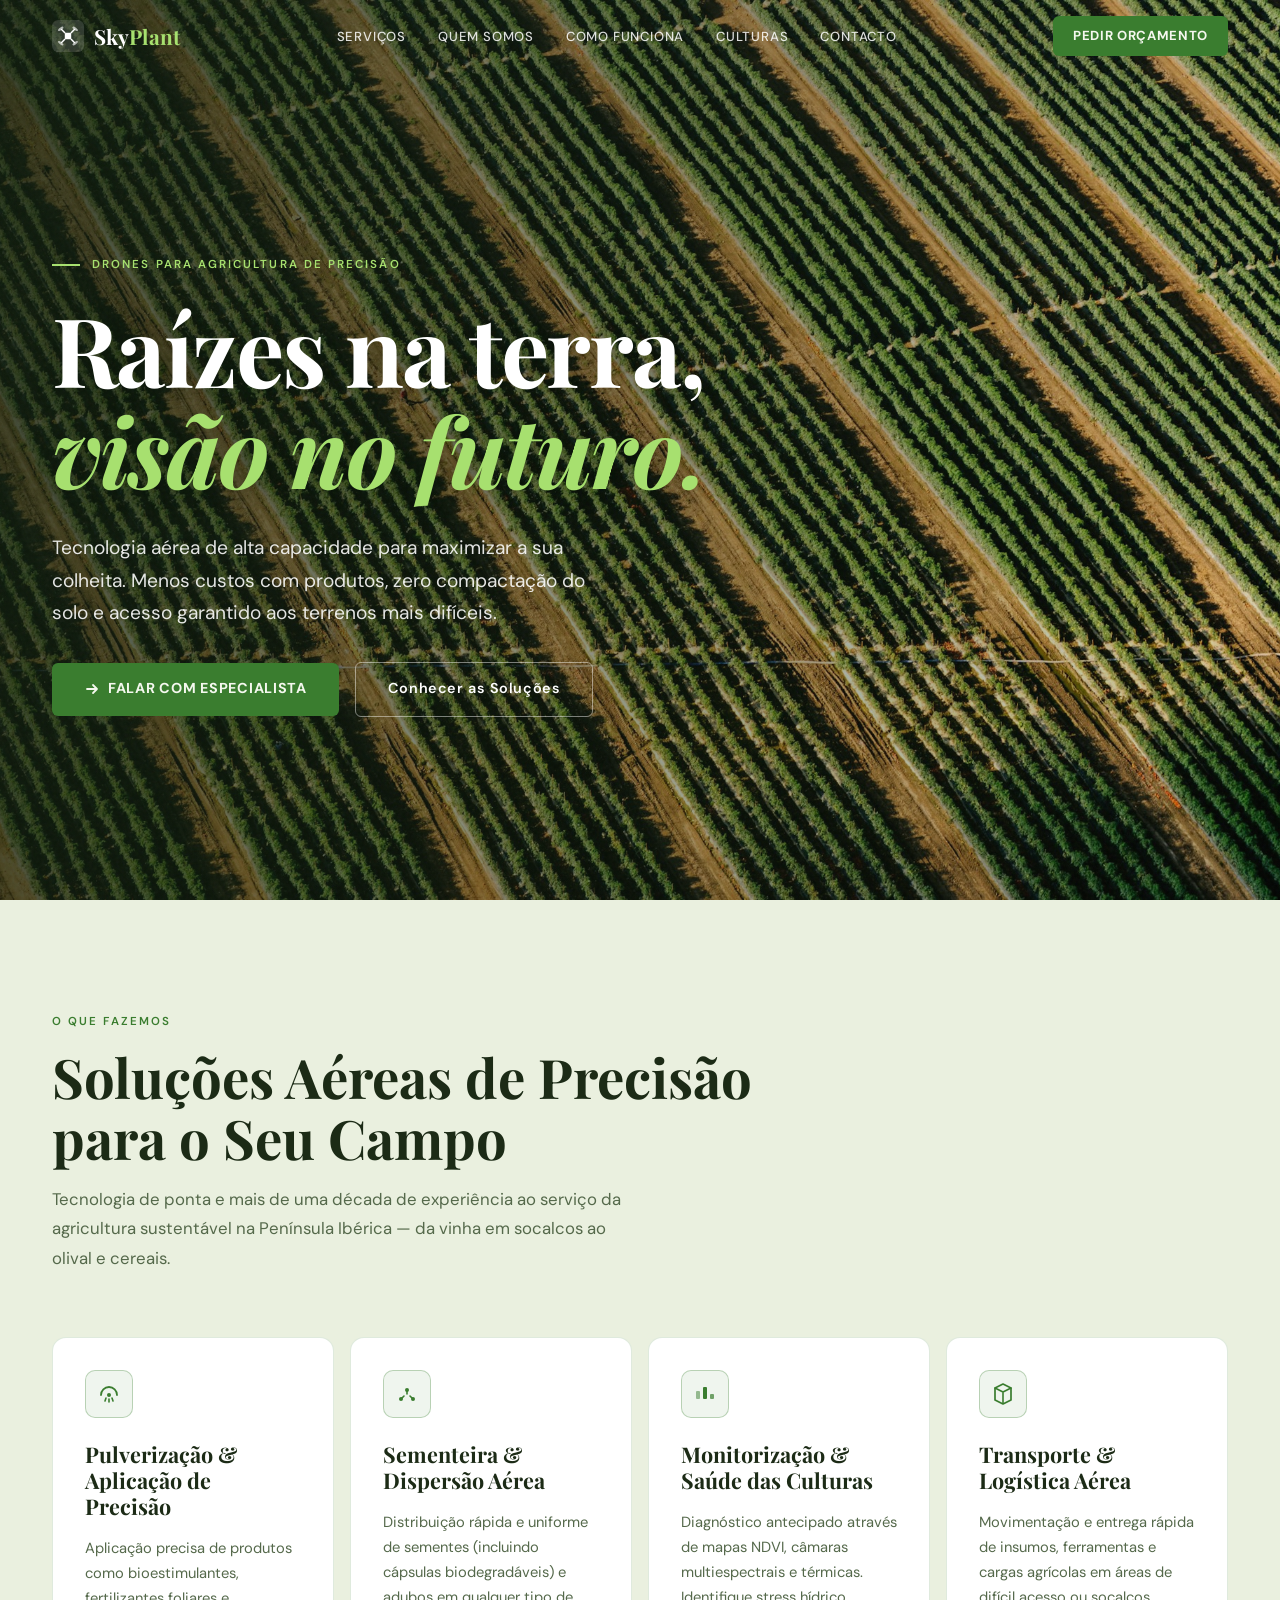
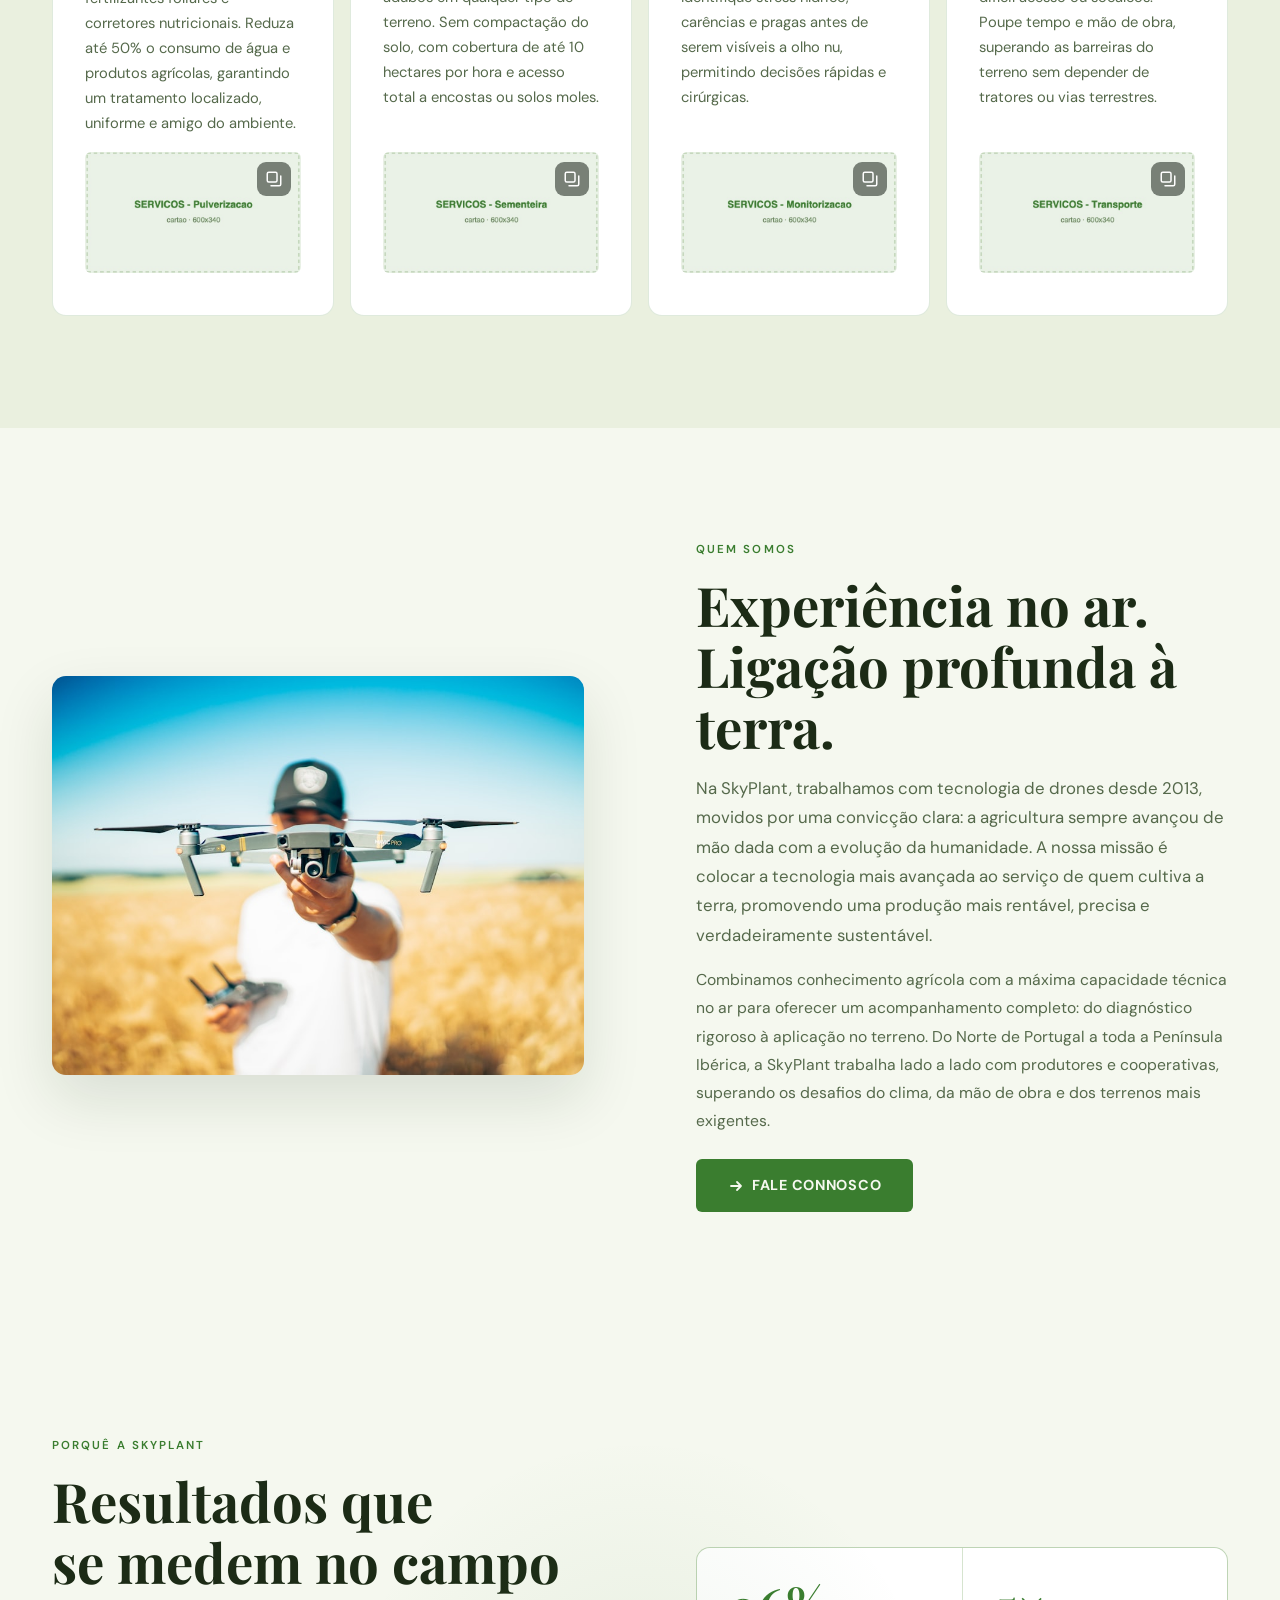
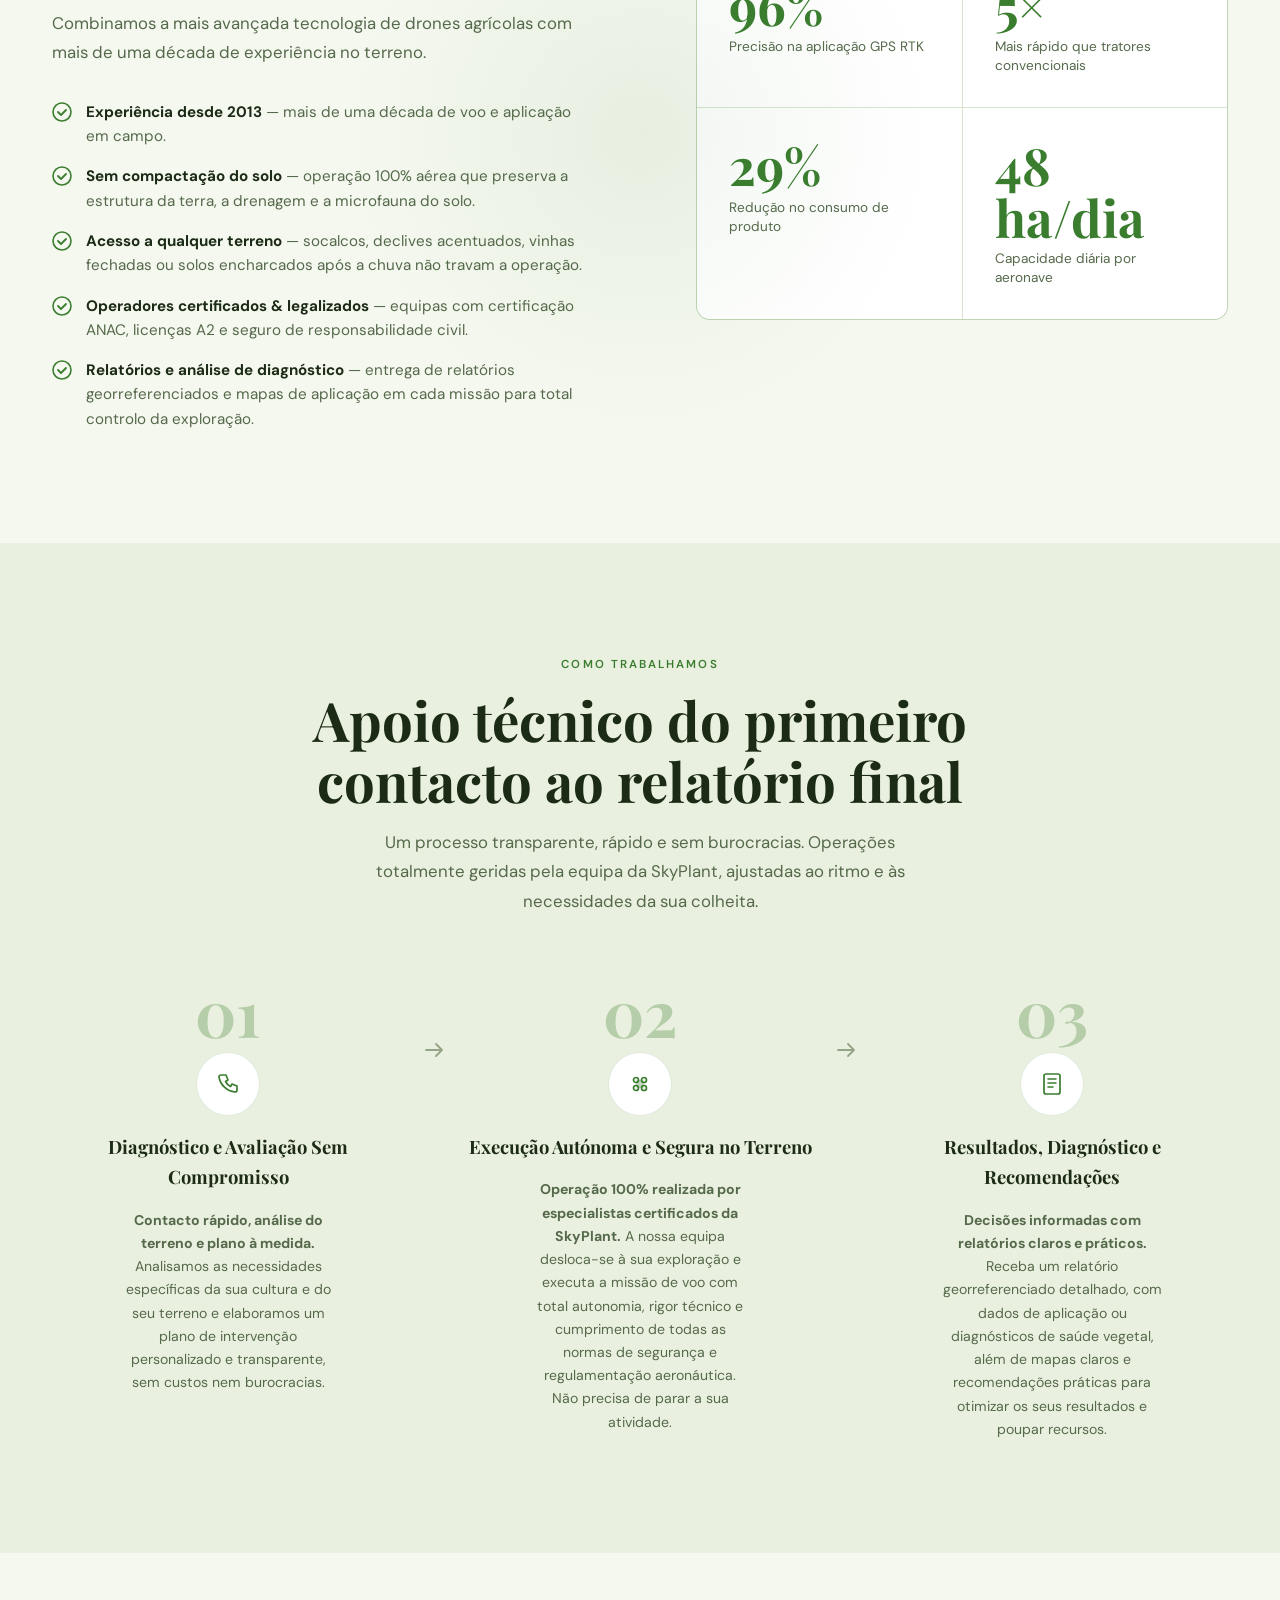
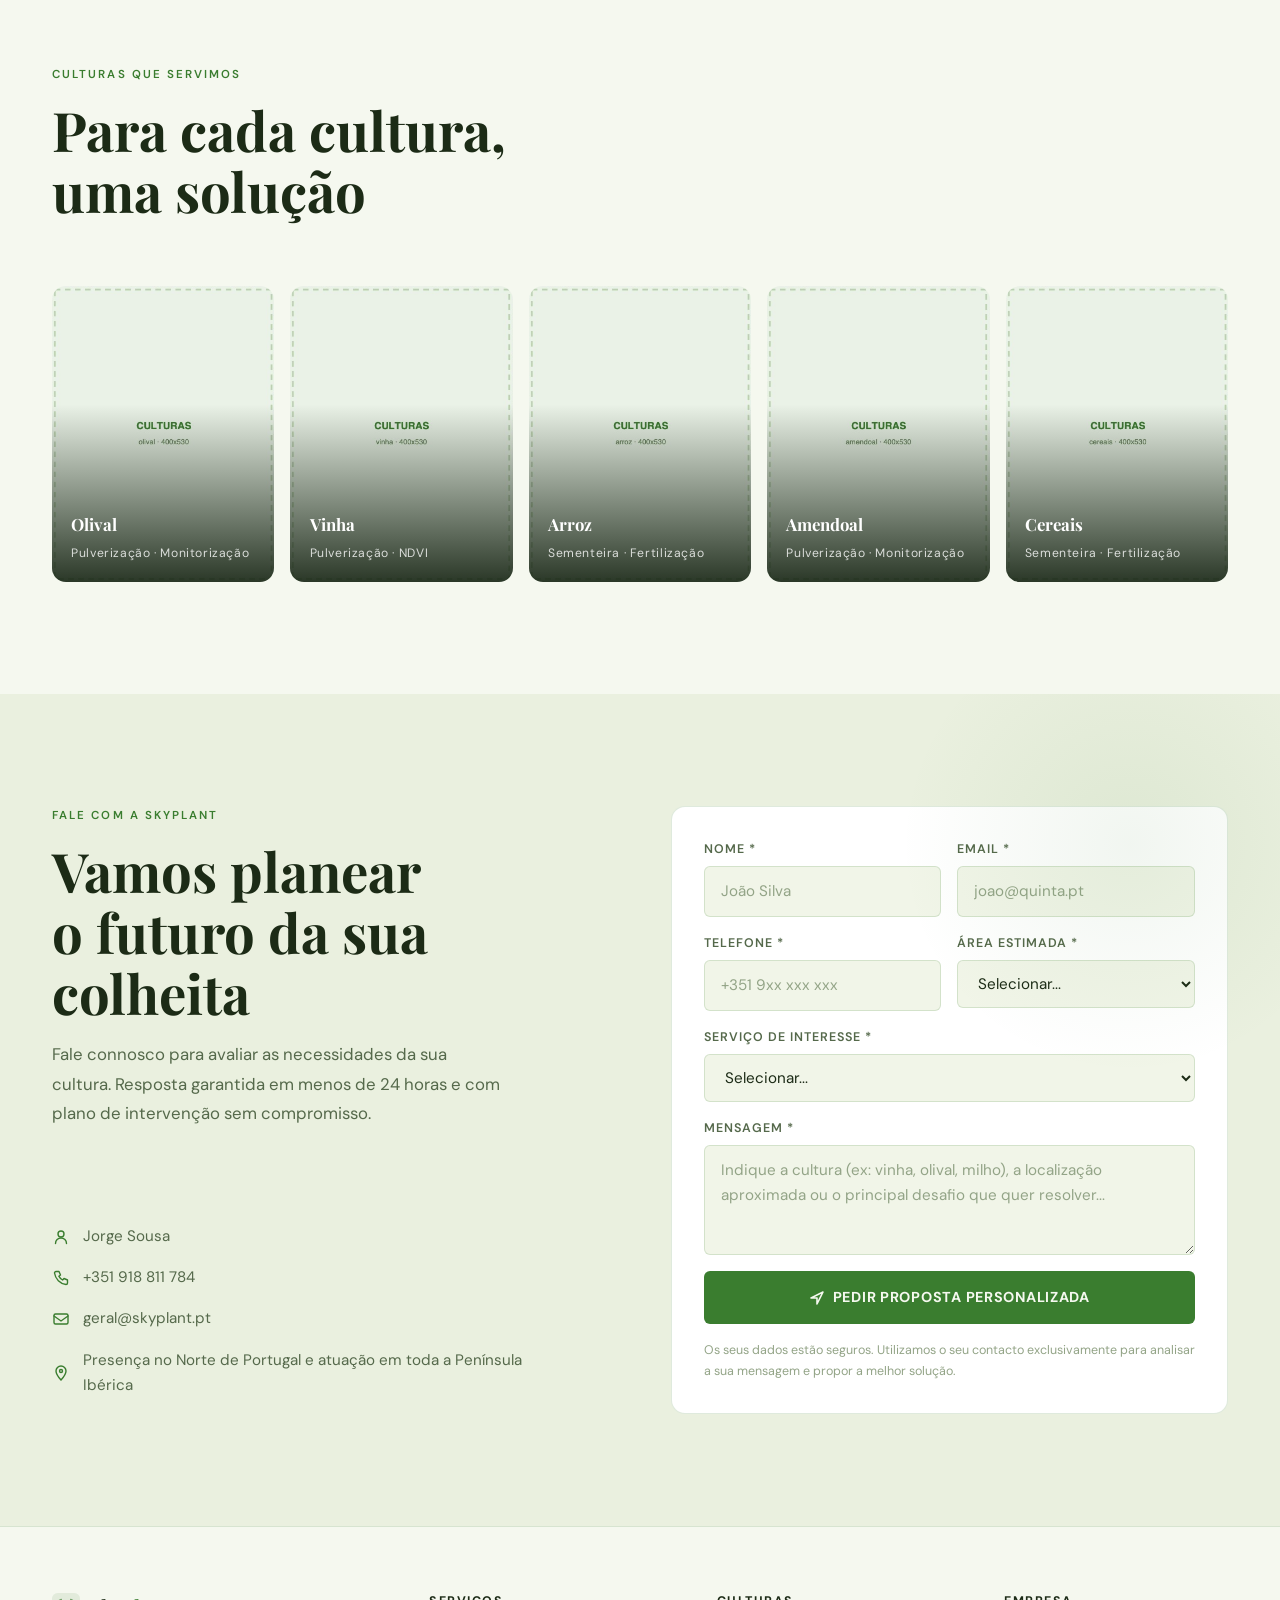
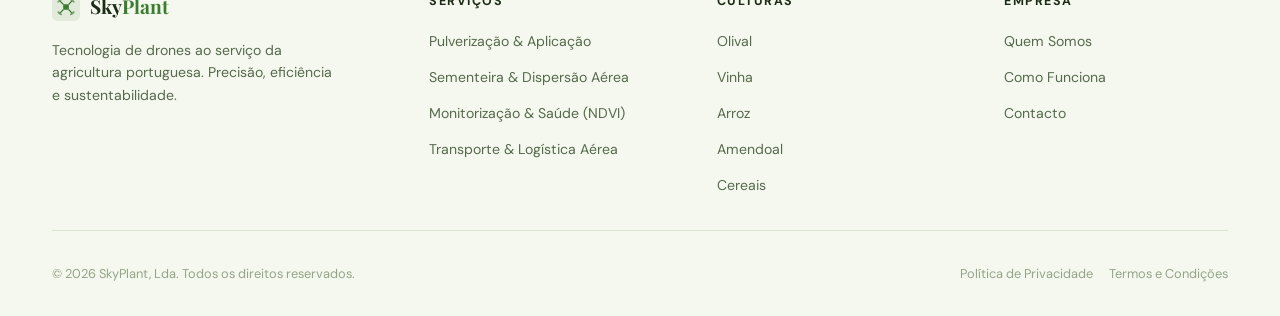
==== commit c3332dd0: "update in hero section" ====
--- a/index.html
+++ b/index.html
@@ -158,18 +158,19 @@
 
         <div class="hero__eyebrow reveal">
           <!-- EDIT: Short eyebrow label above the title -->
-          <span class="eyebrow">Soluções Aéreas para a Agricultura Ibérica</span>
+          <span class="eyebrow">Drones para Agricultura de Precisão</span>
         </div>
 
         <!-- EDIT: Main hero headline. Use <em> for italic accent on any word. -->
         <h1 class="hero__title reveal reveal-delay-1">
-          Drones no ar.<br><em>Rendimento na terra.</em>
+          Raízes na terra,<br><em>visão no futuro.</em>
         </h1>
 
         <!-- EDIT: Hero subtitle / description -->
         <p class="hero__sub reveal reveal-delay-2">
-          Tratamentos rápidos, precisos e sustentáveis para qualquer tipo de terreno
-          ou cultura. Proteja a sua produção sem pisar o solo nem perder tempo.
+          Tecnologia aérea de alta capacidade para maximizar a sua colheita.
+          Menos custos com produtos, zero compactação do solo e acesso garantido
+          aos terrenos mais difíceis.
         </p>
 
         <!-- EDIT: CTA button labels and links -->
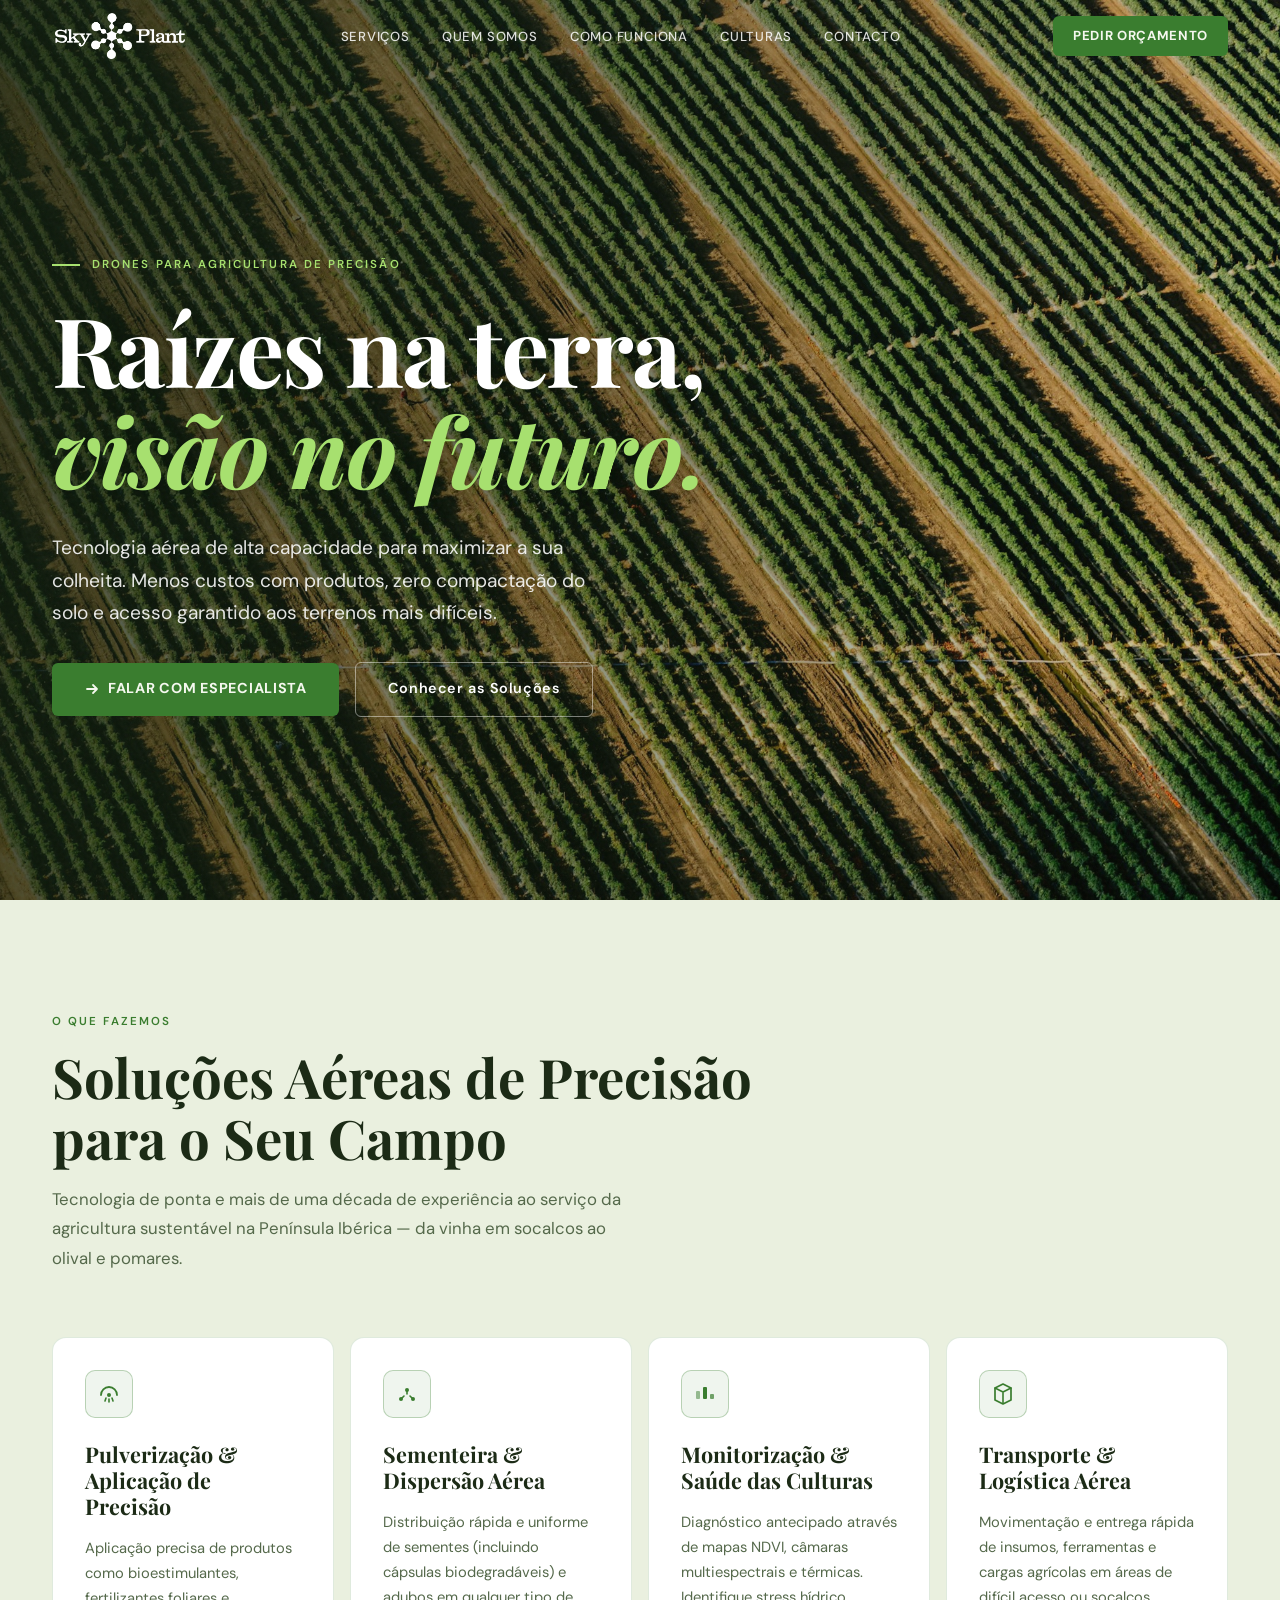
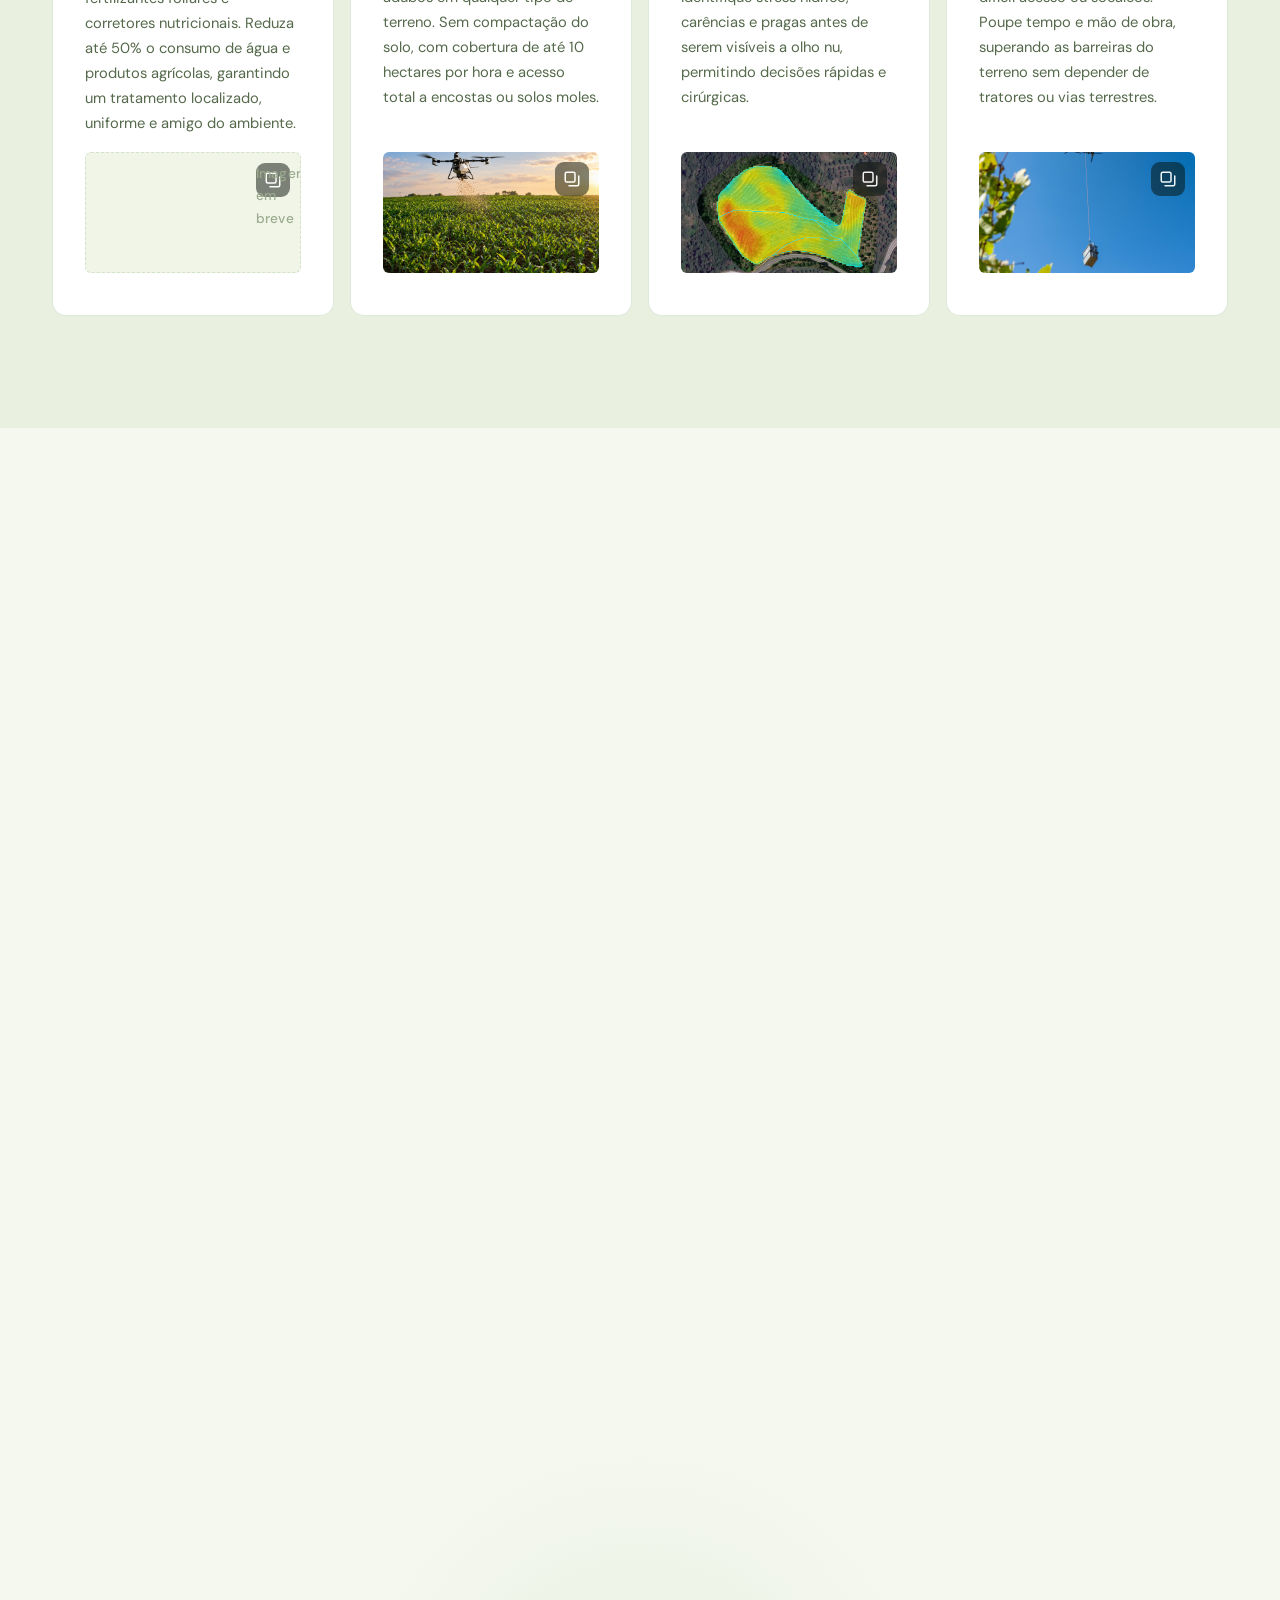
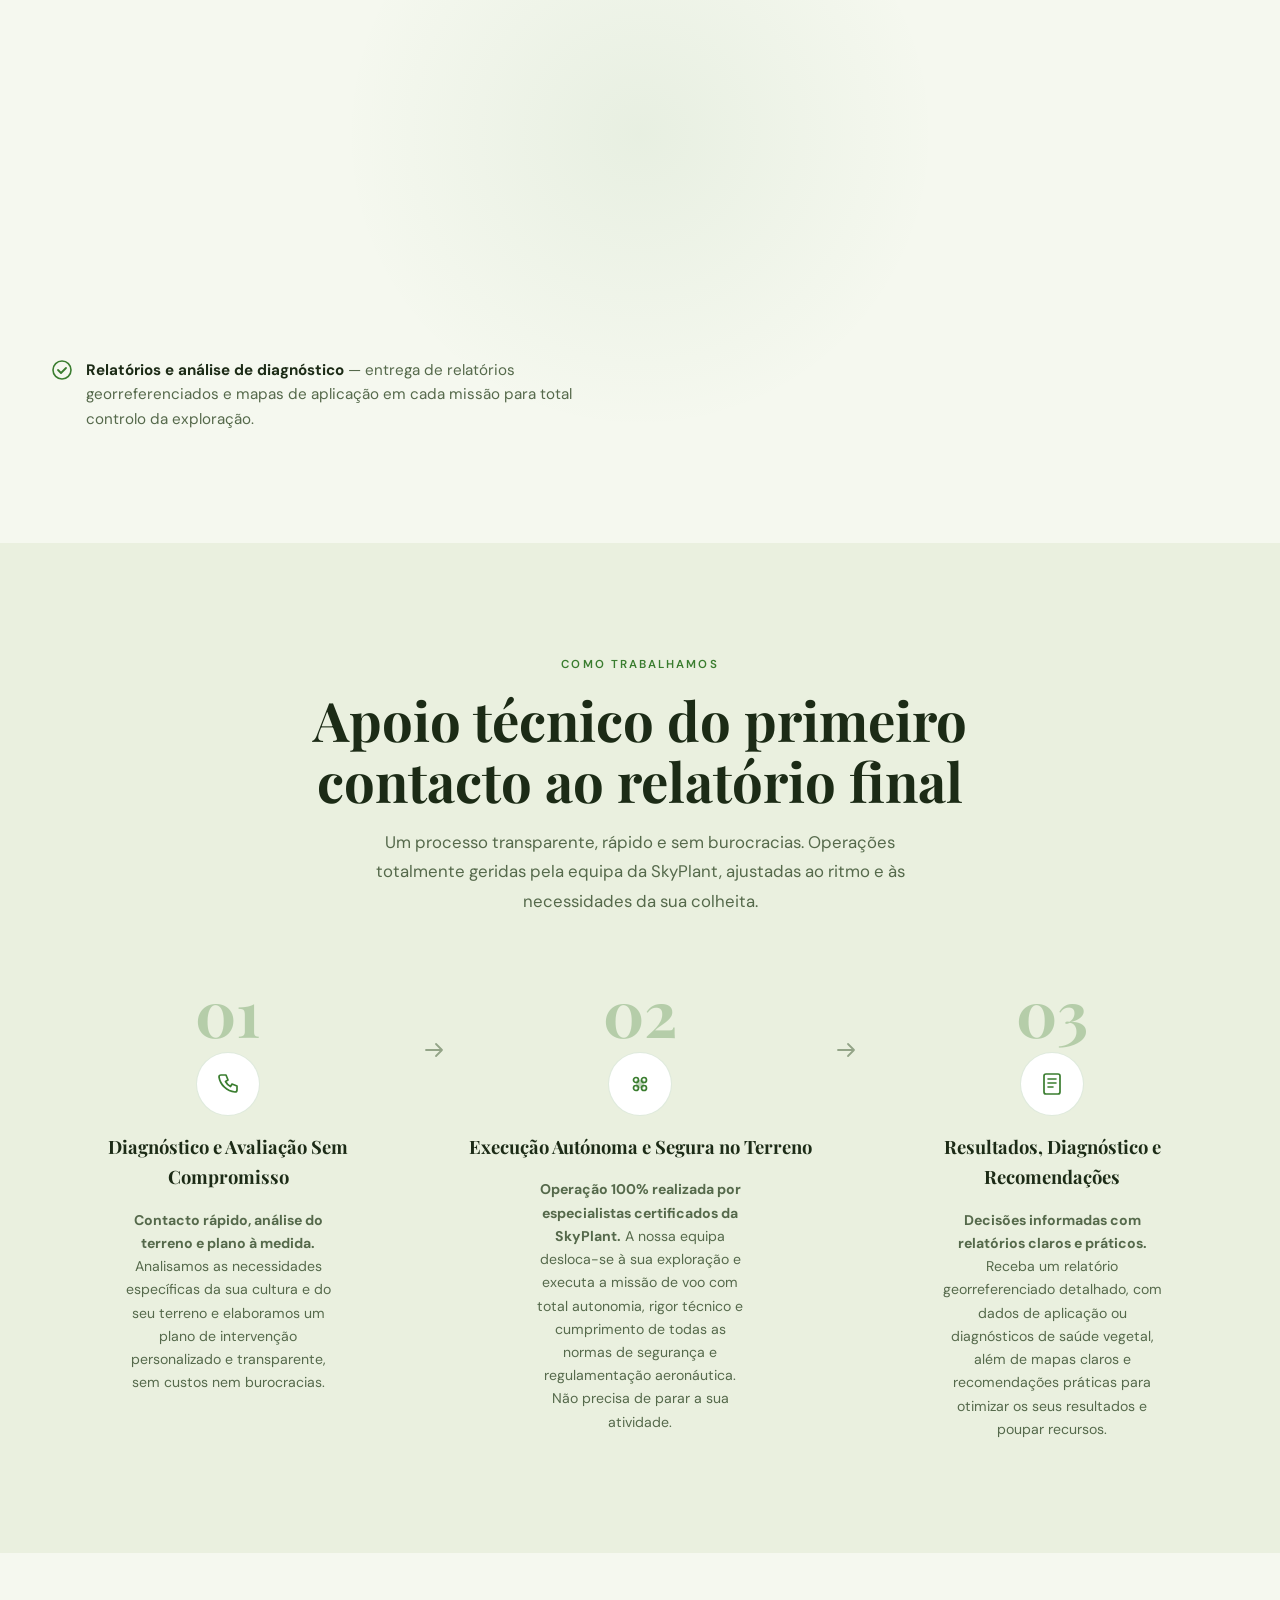
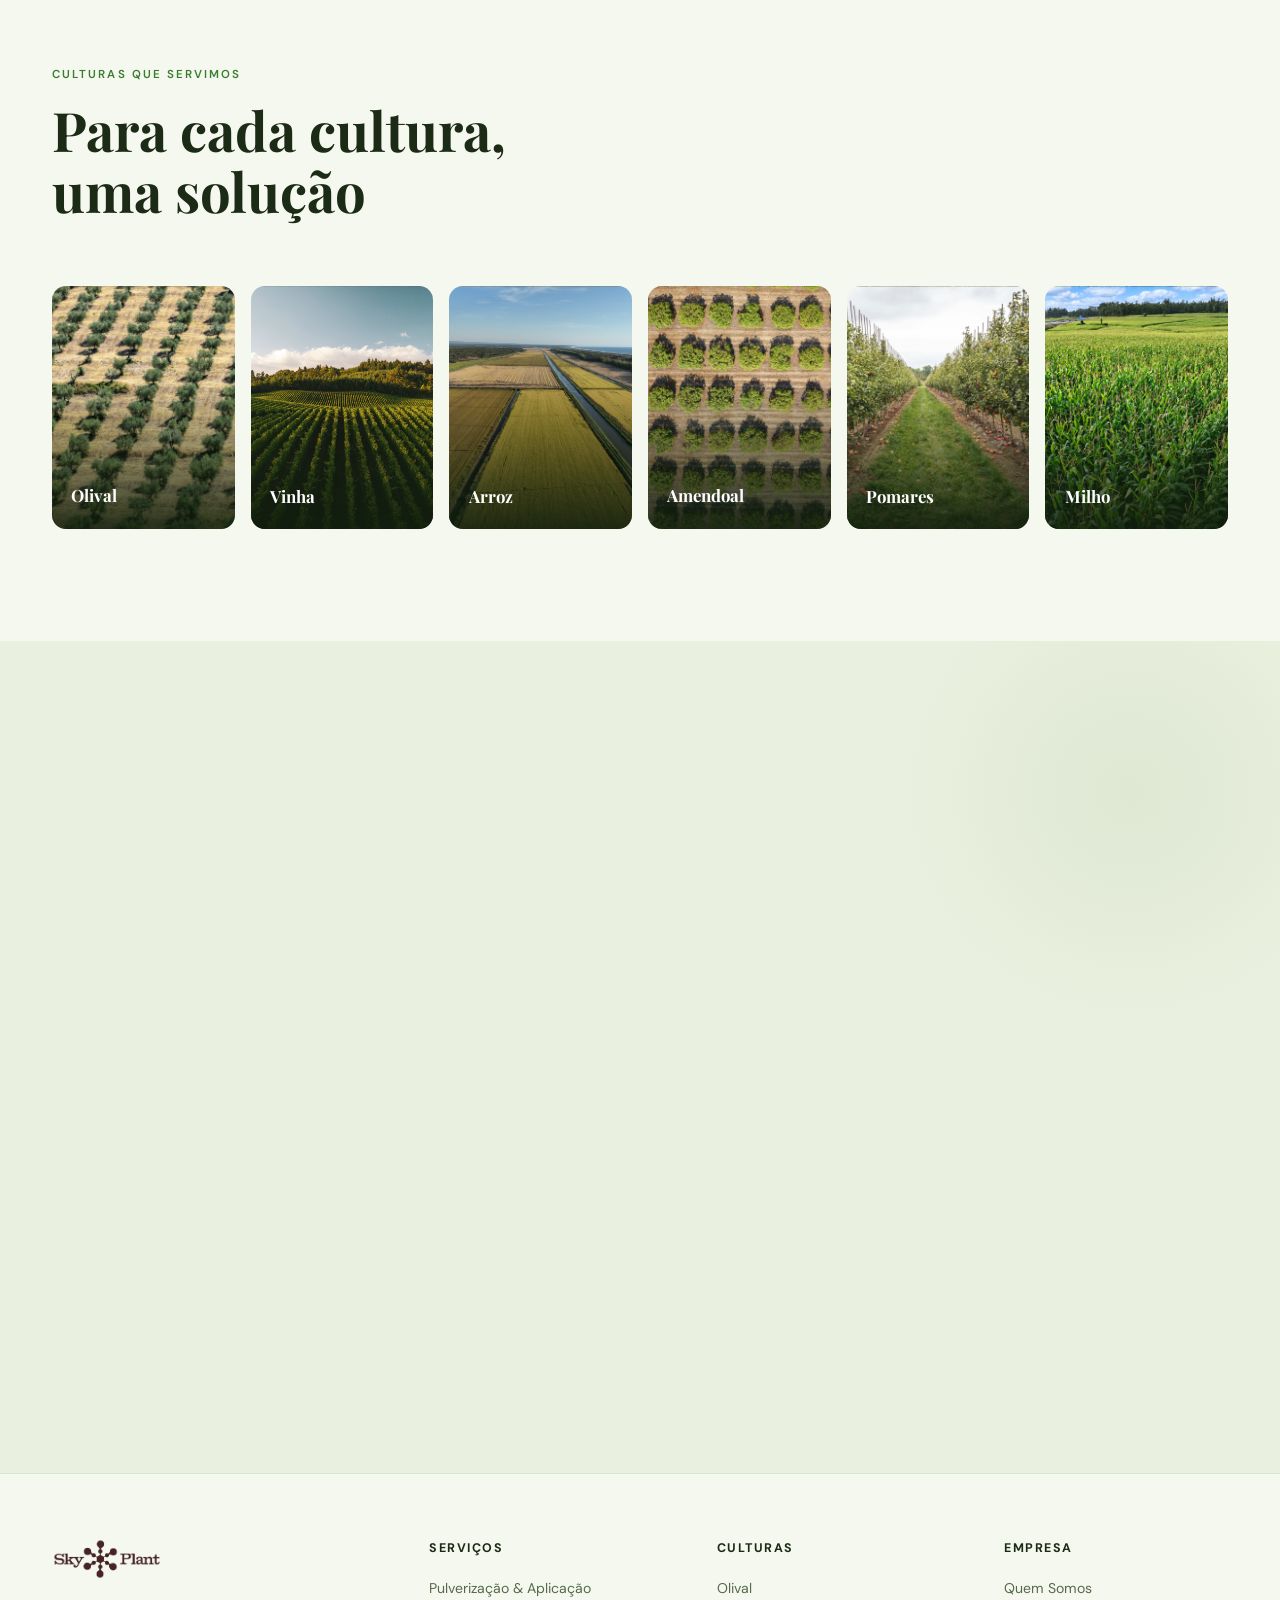
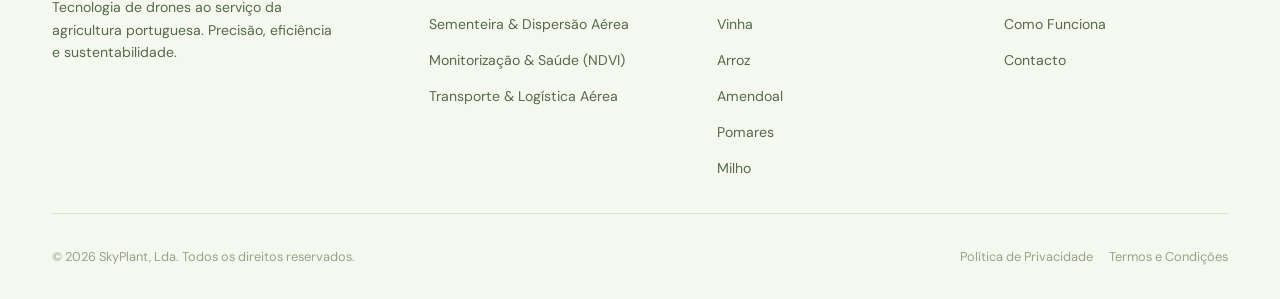
==== commit 073e48d0: "final version" ====
--- a/index.html
+++ b/index.html
@@ -30,8 +30,9 @@
   <meta name="twitter:description" content="Soluções aéreas de precisão desde 2013. Norte de Portugal e toda a Península Ibérica.">
   <meta name="twitter:image" content="https://brun95.github.io/drone-agro/assets/share/og-cover.jpg">
 
-  <!-- Favicon (SVG inline — works on all modern browsers) -->
-  <link rel="icon" type="image/svg+xml" href="assets/favicon.svg">
+  <!-- Favicon -->
+  <link rel="icon" type="image/png" href="assets/icon.png">
+  <link rel="apple-touch-icon" href="assets/icon.png">
 
   <!-- Google Fonts — single request for both fonts -->
   <!-- EDIT: To change fonts, swap out the family names here AND update --font-display / --font-body in css/style.css -->
@@ -51,7 +52,7 @@
     "image": "https://brun95.github.io/drone-agro/assets/share/og-cover.jpg",
     "url": "https://brun95.github.io/drone-agro/",
     "telephone": "+351918811784",
-    "email": "geral@skyplant.pt",
+    "email": "comercial@skyplant.pt",
     "foundingDate": "2013",
     "address": {
       "@type": "PostalAddress",
@@ -90,21 +91,7 @@
 
         <!-- Logo -->
         <a href="#" class="nav__logo" aria-label="SkyPlant — Página inicial">
-          <!-- Inline SVG drone logo -->
-          <svg viewBox="0 0 40 40" fill="none" xmlns="http://www.w3.org/2000/svg" aria-hidden="true">
-            <rect width="40" height="40" rx="8" fill="currentColor" fill-opacity="0.14"/>
-            <rect x="16" y="16" width="8" height="8" rx="1.5" fill="currentColor"/>
-            <line x1="12" y1="12" x2="16" y2="16" stroke="currentColor" stroke-width="1.8" stroke-linecap="round"/>
-            <line x1="28" y1="12" x2="24" y2="16" stroke="currentColor" stroke-width="1.8" stroke-linecap="round"/>
-            <line x1="12" y1="28" x2="16" y2="24" stroke="currentColor" stroke-width="1.8" stroke-linecap="round"/>
-            <line x1="28" y1="28" x2="24" y2="24" stroke="currentColor" stroke-width="1.8" stroke-linecap="round"/>
-            <ellipse cx="11" cy="11" rx="4" ry="1.6" fill="currentColor" opacity="0.65" transform="rotate(-35 11 11)"/>
-            <ellipse cx="29" cy="11" rx="4" ry="1.6" fill="currentColor" opacity="0.65" transform="rotate(35 29 11)"/>
-            <ellipse cx="11" cy="29" rx="4" ry="1.6" fill="currentColor" opacity="0.65" transform="rotate(35 11 29)"/>
-            <ellipse cx="29" cy="29" rx="4" ry="1.6" fill="currentColor" opacity="0.65" transform="rotate(-35 29 29)"/>
-          </svg>
-          <!-- EDIT: Company name -->
-          <span class="logo-word">Sky<span>Plant</span></span>
+          <img src="assets/logo.png" alt="SkyPlant" class="logo-img">
         </a>
 
         <!-- Desktop nav links -->
@@ -203,7 +190,7 @@
         <!-- EDIT: Section title -->
         <h2 class="section-title" id="services-heading">Soluções Aéreas de Precisão<br>para o Seu Campo</h2>
         <!-- EDIT: Section lead text -->
-        <p class="section-lead">Tecnologia de ponta e mais de uma década de experiência ao serviço da agricultura sustentável na Península Ibérica — da vinha em socalcos ao olival e cereais.</p>
+        <p class="section-lead">Tecnologia de ponta e mais de uma década de experiência ao serviço da agricultura sustentável na Península Ibérica — da vinha em socalcos ao olival e pomares.</p>
       </div>
 
       <div class="services__grid">
@@ -264,7 +251,7 @@
           <!-- REPLACE IMAGE: Change src below -->
           <div class="service-card__image">
             <img
-              src="assets/servicos/sementeira/card.jpg"
+              src="assets/servicos/sementeira/card.png"
               alt="Drone a semear campo agrícola"
               loading="lazy"
               width="600" height="340"
@@ -294,7 +281,7 @@
           <!-- REPLACE IMAGE: Change src below -->
           <div class="service-card__image">
             <img
-              src="assets/servicos/monitorizacao/card.jpg"
+              src="assets/servicos/monitorizacao/card.png"
               alt="Monitorização NDVI de cultura"
               loading="lazy"
               width="600" height="340"
@@ -558,56 +545,61 @@
         <!-- CULTURE 1 — Olival -->
         <!-- REPLACE IMAGE: Change background-image URL to your own olive grove photo -->
         <article class="culture-card reveal reveal-delay-1" role="listitem">
-          <div class="culture-card__bg" style="background-image: url('assets/culturas/olival.jpg');"></div>
+          <div class="culture-card__bg" data-bg="assets/culturas/olival"></div>
           <div class="culture-card__overlay"></div>
           <div class="culture-card__content">
             <!-- EDIT: Crop name and subtitle -->
             <h3 class="culture-card__name">Olival</h3>
-            <span class="culture-card__sub">Pulverização · Monitorização</span>
           </div>
         </article>
 
         <!-- CULTURE 2 — Vinha -->
         <!-- REPLACE IMAGE: Change background-image URL to your own vineyard photo -->
         <article class="culture-card reveal reveal-delay-2" role="listitem">
-          <div class="culture-card__bg" style="background-image: url('assets/culturas/vinha.jpg');"></div>
+          <div class="culture-card__bg" data-bg="assets/culturas/vinha"></div>
           <div class="culture-card__overlay"></div>
           <div class="culture-card__content">
             <h3 class="culture-card__name">Vinha</h3>
-            <span class="culture-card__sub">Pulverização · NDVI</span>
           </div>
         </article>
 
         <!-- CULTURE 3 — Arroz -->
         <!-- REPLACE IMAGE: Change background-image URL to your own rice field photo -->
         <article class="culture-card reveal reveal-delay-3" role="listitem">
-          <div class="culture-card__bg" style="background-image: url('assets/culturas/arroz.jpg');"></div>
+          <div class="culture-card__bg" data-bg="assets/culturas/arroz"></div>
           <div class="culture-card__overlay"></div>
           <div class="culture-card__content">
             <h3 class="culture-card__name">Arroz</h3>
-            <span class="culture-card__sub">Sementeira · Fertilização</span>
           </div>
         </article>
 
         <!-- CULTURE 4 — Amendoal -->
         <!-- REPLACE IMAGE: Change background-image URL to your own almond grove photo -->
         <article class="culture-card reveal reveal-delay-4" role="listitem">
-          <div class="culture-card__bg" style="background-image: url('assets/culturas/amendoal.jpg');"></div>
+          <div class="culture-card__bg" data-bg="assets/culturas/amendoal"></div>
           <div class="culture-card__overlay"></div>
           <div class="culture-card__content">
             <h3 class="culture-card__name">Amendoal</h3>
-            <span class="culture-card__sub">Pulverização · Monitorização</span>
-          </div>
-        </article>
-
-        <!-- CULTURE 5 — Cereais -->
-        <!-- REPLACE IMAGE: Change background-image URL to your own cereal field photo -->
+          </div>
+        </article>
+
+        <!-- CULTURE 5 — Pomares -->
+        <!-- REPLACE IMAGE: Change background-image URL to your own orchard photo -->
         <article class="culture-card reveal reveal-delay-5" role="listitem">
-          <div class="culture-card__bg" style="background-image: url('assets/culturas/cereais.jpg');"></div>
+          <div class="culture-card__bg" data-bg="assets/culturas/pomares"></div>
           <div class="culture-card__overlay"></div>
           <div class="culture-card__content">
-            <h3 class="culture-card__name">Cereais</h3>
-            <span class="culture-card__sub">Sementeira · Fertilização</span>
+            <h3 class="culture-card__name">Pomares</h3>
+          </div>
+        </article>
+
+        <!-- CULTURE 6 — Milho -->
+        <!-- REPLACE IMAGE: Change background-image URL to your own maize field photo -->
+        <article class="culture-card reveal reveal-delay-6" role="listitem">
+          <div class="culture-card__bg" data-bg="assets/culturas/milho"></div>
+          <div class="culture-card__overlay"></div>
+          <div class="culture-card__content">
+            <h3 class="culture-card__name">Milho</h3>
           </div>
         </article>
 
@@ -754,7 +746,7 @@
               <!-- Email icon -->
               <svg viewBox="0 0 18 18" fill="none" aria-hidden="true"><rect x="2" y="4" width="14" height="10" rx="1.5" stroke="currentColor" stroke-width="1.4"/><path d="M2 6l7 5 7-5" stroke="currentColor" stroke-width="1.4" stroke-linecap="round"/></svg>
               <!-- EDIT: Email address -->
-              <a href="mailto:geral@skyplant.pt">geral@skyplant.pt</a>
+              <a href="mailto:comercial@skyplant.pt">comercial@skyplant.pt</a>
             </li>
             <li class="contact__detail">
               <!-- Location icon -->
@@ -848,19 +840,7 @@
         <!-- Brand column -->
         <div class="footer__brand">
           <a href="#" class="footer__logo" aria-label="SkyPlant — Início">
-            <svg viewBox="0 0 40 40" fill="none" xmlns="http://www.w3.org/2000/svg" aria-hidden="true">
-              <rect width="40" height="40" rx="8" fill="rgba(58,125,47,0.10)"/>
-              <rect x="16" y="16" width="8" height="8" rx="1.5" fill="#3a7d2f"/>
-              <line x1="12" y1="12" x2="16" y2="16" stroke="#3a7d2f" stroke-width="1.8" stroke-linecap="round"/>
-              <line x1="28" y1="12" x2="24" y2="16" stroke="#3a7d2f" stroke-width="1.8" stroke-linecap="round"/>
-              <line x1="12" y1="28" x2="16" y2="24" stroke="#3a7d2f" stroke-width="1.8" stroke-linecap="round"/>
-              <line x1="28" y1="28" x2="24" y2="24" stroke="#3a7d2f" stroke-width="1.8" stroke-linecap="round"/>
-              <ellipse cx="11" cy="11" rx="4" ry="1.6" fill="#3a7d2f" opacity="0.65" transform="rotate(-35 11 11)"/>
-              <ellipse cx="29" cy="11" rx="4" ry="1.6" fill="#3a7d2f" opacity="0.65" transform="rotate(35 29 11)"/>
-              <ellipse cx="11" cy="29" rx="4" ry="1.6" fill="#3a7d2f" opacity="0.65" transform="rotate(35 11 29)"/>
-              <ellipse cx="29" cy="29" rx="4" ry="1.6" fill="#3a7d2f" opacity="0.65" transform="rotate(-35 29 29)"/>
-            </svg>
-            <span class="logo-word">Sky<span>Plant</span></span>
+            <img src="assets/logo.png" alt="SkyPlant" class="logo-img">
           </a>
           <!-- EDIT: Footer tagline -->
           <p class="footer__tagline">Tecnologia de drones ao serviço da agricultura portuguesa. Precisão, eficiência e sustentabilidade.</p>
@@ -903,7 +883,8 @@
             <li><a href="#culturas">Vinha</a></li>
             <li><a href="#culturas">Arroz</a></li>
             <li><a href="#culturas">Amendoal</a></li>
-            <li><a href="#culturas">Cereais</a></li>
+            <li><a href="#culturas">Pomares</a></li>
+            <li><a href="#culturas">Milho</a></li>
           </ul>
         </div>
 
--- a/css/style.css
+++ b/css/style.css
@@ -146,6 +146,7 @@
 .reveal-delay-3 { transition-delay: 0.3s; }
 .reveal-delay-4 { transition-delay: 0.4s; }
 .reveal-delay-5 { transition-delay: 0.5s; }
+.reveal-delay-6 { transition-delay: 0.6s; }
 
 /* ----------------------------------------------------------
    NAVIGATION
@@ -188,21 +189,17 @@
   color: #fff;               /* light over the hero; flips dark when scrolled */
 }
 
-.nav__logo svg {
-  width: 32px;
-  height: 32px;
+.nav__logo .logo-img {
+  height: 52px;
+  width: auto;
   flex-shrink: 0;
-  color: #fff;               /* logo mark uses currentColor — see index.html */
-}
-
-.nav__logo .logo-word span {
-  color: #a7e06f;            /* bright leaf-green pops over the dark hero */
+  display: block;
+  filter: brightness(0) invert(1);   /* dark wordmark → white over the hero */
 }
 
 /* Once scrolled onto the light page, the nav bar flips to dark ink */
-.nav.scrolled .nav__logo,
-.nav.scrolled .nav__logo svg { color: var(--clr-text); }
-.nav.scrolled .nav__logo .logo-word span { color: var(--clr-accent); }
+.nav.scrolled .nav__logo { color: var(--clr-text); }
+.nav.scrolled .nav__logo .logo-img { filter: none; }   /* back to the natural dark wordmark */
 .nav.scrolled .nav__links a { color: var(--clr-text-muted); }
 .nav.scrolled .nav__links a:hover { color: var(--clr-text); }
 .nav.scrolled .nav__hamburger span { background: var(--clr-text); }
@@ -596,6 +593,24 @@
   transform: scale(1.04);
 }
 
+/* Fallback shown when a card's photo is missing (empty folder / not yet added).
+   JS adds .is-empty after exhausting the image-load attempts. */
+.service-card__image.is-empty {
+  display: flex;
+  align-items: center;
+  justify-content: center;
+  background: var(--clr-surface-2, #eef3e6);
+  border: 1px dashed var(--clr-border);
+}
+
+.service-card__image.is-empty::after {
+  content: "Imagem em breve";
+  color: var(--clr-text-dim);
+  font-size: 0.85rem;
+  font-weight: 500;
+  letter-spacing: 0.01em;
+}
+
 .service-card__title {
   font-family: var(--font-display);
   font-size: 1.35rem;
@@ -804,7 +819,7 @@
 
 .cultures__grid {
   display: grid;
-  grid-template-columns: repeat(5, 1fr);
+  grid-template-columns: repeat(6, 1fr);
   gap: var(--space-sm);
 }
 
@@ -1186,8 +1201,7 @@
   color: var(--clr-text);
 }
 
-.footer__logo svg { width: 28px; height: 28px; }
-.footer__logo .logo-word span { color: var(--clr-accent); }
+.footer__logo .logo-img { height: 42px; width: auto; display: block; }
 
 .footer__tagline {
   font-size: 0.88rem;
@@ -1341,8 +1355,6 @@
   .how__arrow { display: none; }
 
   .cultures__grid { grid-template-columns: repeat(3, 1fr); }
-  .cultures__grid .culture-card:nth-child(4),
-  .cultures__grid .culture-card:nth-child(5) { display: none; }
 
   .gallery__grid { grid-template-columns: 1fr 1fr; }
   .gallery__item--tall { grid-row: span 1; }
@@ -1385,8 +1397,6 @@
   .stats__numbers { grid-template-columns: 1fr 1fr; }
 
   .cultures__grid { grid-template-columns: repeat(2, 1fr); }
-  .cultures__grid .culture-card:nth-child(4) { display: block; }
-  .cultures__grid .culture-card:nth-child(5) { display: none; }
 
   .gallery__grid { grid-template-columns: 1fr; }
   .gallery__item--tall,
@@ -1418,9 +1428,8 @@
   box-shadow: 0 1px 0 var(--clr-border);
 }
 
-.legal-page .nav__logo,
-.legal-page .nav__logo svg { color: var(--clr-text); }
-.legal-page .nav__logo .logo-word span { color: var(--clr-accent); }
+.legal-page .nav__logo { color: var(--clr-text); }
+.legal-page .nav__logo .logo-img { filter: none; }   /* natural dark wordmark on the light legal nav */
 .legal-page .nav__links a { color: var(--clr-text-muted); }
 .legal-page .nav__links a:hover { color: var(--clr-text); }
 .legal-page .nav__hamburger span { background: var(--clr-text); }
